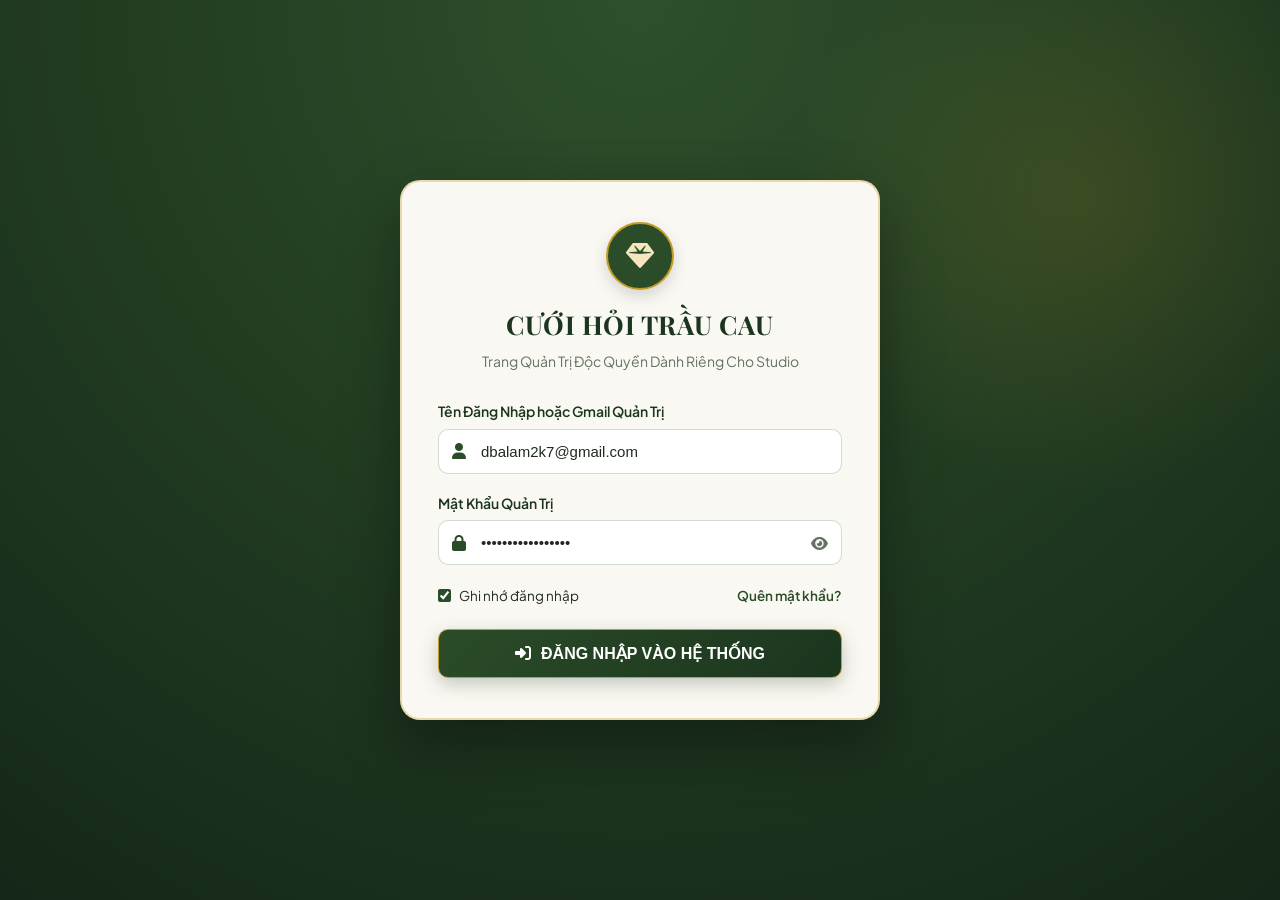
==== admin.html @ cc09a1e0 "feat: complete non-tech admin portal with dashboard, Excel export, Canva album editor, Gmail SMTP OT" ====
<!DOCTYPE html>
<html lang="vi">
<head>
    <meta charset="UTF-8">
    <meta name="viewport" content="width=device-width, initial-scale=1.0">
    <title>Trang Quản Trị Độc Quyền — Cưới Hỏi Trầu Cau Since 2012</title>
    <link rel="icon" href="https://cuoihoitraucau.com/favicon.ico" type="image/x-icon">

    <!-- Google Fonts -->
    <link rel="preconnect" href="https://fonts.googleapis.com">
    <link rel="preconnect" href="https://fonts.gstatic.com" crossorigin>
    <link href="https://fonts.googleapis.com/css2?family=Cinzel:wght@400;600;700;800&family=Playfair+Display:ital,wght@0,400;0,600;0,700;1,400&family=Plus+Jakarta+Sans:wght@300;400;500;600;700&display=swap" rel="stylesheet">

    <!-- FontAwesome 6 Icons -->
    <link rel="stylesheet" href="https://cdnjs.cloudflare.com/ajax/libs/font-awesome/6.5.1/css/all.min.css">

    <!-- SheetJS (XLSX) CDN for Excel Export -->
    <script src="https://cdn.jsdelivr.net/npm/xlsx@0.18.5/dist/xlsx.full.min.js"></script>

    <!-- Admin CSS -->
    <link rel="stylesheet" href="css/admin.css">
</head>
<body>

    <!-- ==========================================================================
         SCREEN 1: AUTHENTICATION (LOGIN & FORGOT PASSWORD VIA GMAIL OTP)
         ========================================================================== -->
    <div id="authScreen" class="auth-wrapper" style="display: flex;">
        <div class="auth-card">
            <!-- Box Đăng Nhập -->
            <div id="loginBox">
                <div class="auth-header">
                    <div class="auth-logo">
                        <i class="fas fa-gem"></i>
                    </div>
                    <h1 class="auth-title">CƯỚI HỎI TRẦU CAU</h1>
                    <p class="auth-subtitle">Trang Quản Trị Độc Quyền Dành Riêng Cho Studio</p>
                </div>

                <form id="loginForm">
                    <div class="auth-form-group">
                        <label class="auth-label" for="loginUsername">Tên Đăng Nhập hoặc Gmail Quản Trị</label>
                        <div class="auth-input-wrap">
                            <i class="fas fa-user auth-input-icon"></i>
                            <input type="text" id="loginUsername" class="auth-input" value="dbalam2k7@gmail.com" required placeholder="Nhập tên đăng nhập hoặc email">
                        </div>
                    </div>

                    <div class="auth-form-group">
                        <label class="auth-label" for="loginPassword">Mật Khẩu Quản Trị</label>
                        <div class="auth-input-wrap">
                            <i class="fas fa-lock auth-input-icon"></i>
                            <input type="password" id="loginPassword" class="auth-input" value="Admin@TrauCau2026" required placeholder="Nhập mật khẩu">
                            <button type="button" class="auth-toggle-pwd" onclick="togglePasswordVisibility('loginPassword', this)">
                                <i class="fas fa-eye"></i>
                            </button>
                        </div>
                    </div>

                    <div class="auth-footer-links" style="margin-bottom: 22px;">
                        <label style="display: flex; align-items: center; gap: 8px; font-size: 13.5px; cursor: pointer;">
                            <input type="checkbox" checked style="accent-color: var(--adm-green);"> Ghi nhớ đăng nhập
                        </label>
                        <a href="javascript:void(0)" onclick="showForgotStep('forgotStepEmail')" class="auth-link">Quên mật khẩu?</a>
                    </div>

                    <button type="submit" class="auth-btn-primary">
                        <i class="fas fa-sign-in-alt"></i> ĐĂNG NHẬP VÀO HỆ THỐNG
                    </button>
                </form>
            </div>

            <!-- Box Quên Mật Khẩu (Flow 3 Bước: Nhập Mail -> Nhập OTP -> Đổi MK) -->
            <div id="forgotBox" style="display: none;">
                <!-- Bước 1: Nhập Email -->
                <div id="forgotStepEmail">
                    <div class="auth-header">
                        <div class="auth-logo" style="background: #FAF3DE; color: var(--adm-gold-dark);">
                            <i class="fas fa-envelope-open-text"></i>
                        </div>
                        <h2 class="auth-title" style="font-size: 22px;">Khôi Phục Mật Khẩu</h2>
                        <p class="auth-subtitle">Mã OTP 6 số sẽ được gửi qua Gmail SMTP đến hộp thư của bạn</p>
                    </div>

                    <form id="forgotForm">
                        <div class="auth-form-group">
                            <label class="auth-label">Email Nhận Mã Xác Thực OTP</label>
                            <div class="auth-input-wrap">
                                <i class="fas fa-envelope auth-input-icon"></i>
                                <input type="email" id="forgotEmail" class="auth-input" value="dbalam2k7@gmail.com" required placeholder="Nhập hòm thư Gmail">
                            </div>
                            <small class="help-text"><i class="fas fa-info-circle"></i> Sử dụng tài khoản Gmail quản trị đang kết nối SMTP.</small>
                        </div>

                        <button type="submit" class="auth-btn-primary" style="margin-top: 20px;">
                            <i class="fas fa-paper-plane"></i> GỬI MÃ XÁC THỰC OTP
                        </button>

                        <div style="text-align: center; margin-top: 18px;">
                            <a href="javascript:void(0)" onclick="showForgotStep('login')" class="auth-link"><i class="fas fa-arrow-left"></i> Quay lại Đăng Nhập</a>
                        </div>
                    </form>
                </div>

                <!-- Bước 2: Nhập OTP -->
                <div id="forgotStepOTP" style="display: none;">
                    <div class="auth-header">
                        <div class="auth-logo" style="background: #E0F2FE; color: #0284C7;">
                            <i class="fas fa-shield-alt"></i>
                        </div>
                        <h2 class="auth-title" style="font-size: 22px;">Nhập Mã OTP 6 Số</h2>
                        <p class="auth-subtitle">Đã gửi mã đến: <strong id="otpTargetEmailSpan" style="color: var(--adm-green);">dbalam2k7@gmail.com</strong></p>
                    </div>

                    <form id="otpVerifyForm">
                        <div class="auth-form-group" style="text-align: center;">
                            <input type="text" id="otpInput" class="otp-digit-input" style="width: 220px; letter-spacing: 8px;" maxlength="6" placeholder="------" required autofocus>
                            <small class="help-text" style="display: block; margin-top: 10px;">Mã OTP có hiệu lực trong vòng 5 phút (300 giây).</small>
                        </div>

                        <button type="submit" class="auth-btn-primary">
                            <i class="fas fa-check-circle"></i> XÁC NHẬN MÃ OTP
                        </button>

                        <div style="text-align: center; margin-top: 18px;">
                            <a href="javascript:void(0)" onclick="showForgotStep('forgotStepEmail')" class="auth-link">Gửi lại mã khác</a>
                        </div>
                    </form>
                </div>

                <!-- Bước 3: Đặt Mật Khẩu Mới -->
                <div id="forgotStepNewPass" style="display: none;">
                    <div class="auth-header">
                        <div class="auth-logo" style="background: #DCFCE7; color: #16A34A;">
                            <i class="fas fa-key"></i>
                        </div>
                        <h2 class="auth-title" style="font-size: 22px;">Đặt Mật Khẩu Mới</h2>
                        <p class="auth-subtitle">Chọn mật khẩu dễ nhớ nhưng an toàn cho cô chủ</p>
                    </div>

                    <form id="resetPasswordForm">
                        <div class="auth-form-group">
                            <label class="auth-label">Mật Khẩu Mới</label>
                            <div class="auth-input-wrap">
                                <i class="fas fa-lock auth-input-icon"></i>
                                <input type="password" id="newPassword" class="auth-input" placeholder="Tối thiểu 6 ký tự" required>
                            </div>
                        </div>

                        <div class="auth-form-group">
                            <label class="auth-label">Xác Nhận Mật Khẩu Mới</label>
                            <div class="auth-input-wrap">
                                <i class="fas fa-check auth-input-icon"></i>
                                <input type="password" id="confirmNewPassword" class="auth-input" placeholder="Nhập lại mật khẩu mới" required>
                            </div>
                        </div>

                        <button type="submit" class="auth-btn-primary" style="margin-top: 16px;">
                            <i class="fas fa-save"></i> LƯU MẬT KHẨU & ĐĂNG NHẬP
                        </button>
                    </form>
                </div>
            </div>
        </div>
    </div>

    <!-- ==========================================================================
         SCREEN 2: MAIN ADMIN APPLICATION (SIDEBAR + DASHBOARD & WORKSPACES)
         ========================================================================== -->
    <div id="adminApp" class="admin-app" style="display: none;">
        <!-- Left Sidebar Navigation -->
        <aside class="admin-sidebar" id="adminSidebar">
            <div class="sidebar-brand">
                <div class="sidebar-logo-icon">
                    <i class="fas fa-ring"></i>
                </div>
                <div>
                    <div class="sidebar-title">TRẦU CAU</div>
                    <div class="sidebar-tagline">Quản Trị Studio Cưới</div>
                </div>
            </div>

            <div class="sidebar-user-card">
                <div class="sidebar-avatar">TC</div>
                <div>
                    <div class="sidebar-user-name">Cô Chủ Trầu Cau</div>
                    <div class="sidebar-user-status">Đang hoạt động</div>
                </div>
            </div>

            <nav class="sidebar-nav">
                <span class="nav-heading">Kinh Doanh & Khách Hàng</span>
                <button class="nav-item-btn active" onclick="switchTab('tabDashboard', this)">
                    <i class="fas fa-chart-pie"></i> Bàn Làm Việc
                </button>
                <button class="nav-item-btn" onclick="switchTab('tabLeads', this)">
                    <i class="fas fa-envelope-open-text"></i> Đơn Tư Vấn Của Khách
                    <span id="badgeLeadsCount" class="nav-badge" style="display: none;">0</span>
                </button>

                <span class="nav-heading" style="margin-top: 12px;">Sản Phẩm & Album</span>
                <button class="nav-item-btn" onclick="switchTab('tabProducts', this)">
                    <i class="fas fa-archway"></i> Mẫu Cưới Lookbook
                </button>
                <button class="nav-item-btn" onclick="switchTab('tabCanva', this)">
                    <i class="fas fa-palette"></i> Soạn Album Canva
                </button>
                <button class="nav-item-btn" onclick="switchTab('tabBlogs', this)">
                    <i class="fas fa-newspaper"></i> Cẩm Nang Cưới
                </button>

                <span class="nav-heading" style="margin-top: 12px;">Hệ Thống & Kết Nối</span>
                <button class="nav-item-btn" onclick="switchTab('tabSettings', this)">
                    <i class="fas fa-cog"></i> Cài Đặt, SMTP & Sheet
                </button>
            </nav>

            <div class="sidebar-footer">
                <button class="btn-sidebar-logout" onclick="handleLogout()">
                    <i class="fas fa-sign-out-alt"></i> Đăng xuất
                </button>
                <span style="font-size: 11px; color: rgba(255,255,255,0.4);">v2.4 Pro</span>
            </div>
        </aside>

        <!-- Main Workspace Area -->
        <main class="admin-main">
            <!-- Topbar Sticky Header -->
            <header class="admin-topbar">
                <div class="topbar-left">
                    <button class="mobile-menu-toggle" onclick="toggleMobileSidebar()">
                        <i class="fas fa-bars"></i>
                    </button>
                    <h2 id="topbarPageTitle" class="topbar-page-title">Bàn Làm Việc & Báo Cáo Kinh Doanh</h2>
                </div>

                <div class="topbar-right">
                    <button onclick="exportLeadsToExcel()" class="btn-topbar-action btn-excel-export" title="Xuất file Excel phân tích kinh doanh">
                        <i class="fas fa-file-excel"></i> Xuất Báo Cáo Excel
                    </button>
                    <button onclick="openGoogleSheet()" class="btn-topbar-action btn-gsheet-link" title="Mở bảng tính Google Sheets lưu trữ đơn">
                        <i class="fas fa-table"></i> Mở Google Sheet
                    </button>
                    <a href="index.html" target="_blank" class="btn-topbar-action btn-topbar-outline" title="Xem giao diện khách hàng">
                        <i class="fas fa-external-link-alt"></i> Xem Website
                    </a>
                </div>
            </header>

            <!-- Page Body / Dynamic Tabs -->
            <div class="admin-body">
                
                <!-- ==========================================
                     TAB 1: BÀN LÀM VIỆC & DASHBOARD
                     ========================================== -->
                <div id="tabDashboard" class="admin-tab-pane active">
                    <!-- KPI Cards Row -->
                    <div class="dashboard-kpi-grid">
                        <div class="kpi-card">
                            <div>
                                <div class="kpi-title">Tổng Đơn Đăng Ký</div>
                                <div class="kpi-value" id="kpiTotalLeads">0</div>
                                <div class="kpi-sub"><i class="fas fa-arrow-up"></i> Tăng 18% so với tháng trước</div>
                            </div>
                            <div class="kpi-icon blue"><i class="fas fa-inbox"></i></div>
                        </div>

                        <div class="kpi-card">
                            <div>
                                <div class="kpi-title">Đơn Mới Cần Gọi</div>
                                <div class="kpi-value" id="kpiNewLeads" style="color: #E11D48;">0</div>
                                <div class="kpi-sub" style="color: #E11D48;"><i class="fas fa-bell"></i> Ưu tiên gọi trong 30 phút</div>
                            </div>
                            <div class="kpi-icon rose"><i class="fas fa-phone-volume"></i></div>
                        </div>

                        <div class="kpi-card">
                            <div>
                                <div class="kpi-title">Đã Chốt Hợp Đồng / Cọc</div>
                                <div class="kpi-value" id="kpiDeposited" style="color: #16A34A;">0</div>
                                <div class="kpi-sub"><i class="fas fa-heart"></i> Tỷ lệ chốt cọc ~ 68%</div>
                            </div>
                            <div class="kpi-icon green"><i class="fas fa-handshake"></i></div>
                        </div>

                        <div class="kpi-card">
                            <div>
                                <div class="kpi-title">Mẫu Cưới Trưng Bày</div>
                                <div class="kpi-value">12</div>
                                <div class="kpi-sub" style="color: var(--adm-gold-dark);"><i class="fas fa-star"></i> Bộ sưu tập Lookbook</div>
                            </div>
                            <div class="kpi-icon gold"><i class="fas fa-award"></i></div>
                        </div>
                    </div>

                    <!-- Actions & Sync Bar -->
                    <div class="dashboard-actions-row">
                        <div class="actions-left">
                            <button onclick="exportLeadsToExcel()" class="btn-excel-export">
                                <i class="fas fa-file-excel"></i> Xuất Toàn Bộ Đơn Ra File Excel (.xlsx)
                            </button>
                            <button onclick="openGoogleSheet()" class="btn-gsheet-link">
                                <i class="fas fa-table"></i> Mở Bảng Google Sheet (1E1LB3...)
                            </button>
                        </div>
                        <div>
                            <span style="font-size: 13.5px; color: var(--adm-text-muted);">
                                <i class="fas fa-sync-alt"></i> Tự động đồng bộ: <strong>Google Sheets & Gmail SMTP</strong>
                            </span>
                        </div>
                    </div>

                    <!-- Charts Row -->
                    <div class="dashboard-charts-grid">
                        <!-- Chart 1: Xu Hướng Nhận Đơn -->
                        <div class="chart-card">
                            <div class="card-header">
                                <h3 class="card-title">Xu Hướng Khách Đặt Lịch (6 Tháng Gần Nhất)</h3>
                                <span style="font-size: 13px; color: var(--adm-text-muted);">Mùa cưới 2026</span>
                            </div>
                            <div class="chart-visual-box">
                                <div class="chart-bar-group">
                                    <div class="chart-bar-pill" style="height: 45%;"></div>
                                    <span class="chart-bar-label">T5</span>
                                </div>
                                <div class="chart-bar-group">
                                    <div class="chart-bar-pill" style="height: 60%;"></div>
                                    <span class="chart-bar-label">T6</span>
                                </div>
                                <div class="chart-bar-group">
                                    <div class="chart-bar-pill" style="height: 50%;"></div>
                                    <span class="chart-bar-label">T7</span>
                                </div>
                                <div class="chart-bar-group">
                                    <div class="chart-bar-pill" style="height: 75%;"></div>
                                    <span class="chart-bar-label">T8</span>
                                </div>
                                <div class="chart-bar-group">
                                    <div class="chart-bar-pill" style="height: 90%; background: linear-gradient(180deg, #E11D48 0%, #2B4C28 100%);"></div>
                                    <span class="chart-bar-label" style="font-weight:700; color:var(--adm-green);">T9 (Nay)</span>
                                </div>
                                <div class="chart-bar-group">
                                    <div class="chart-bar-pill" style="height: 85%; opacity: 0.5;"></div>
                                    <span class="chart-bar-label">T10 (Dự kiến)</span>
                                </div>
                            </div>
                        </div>

                        <!-- Chart 2: Phân Bố Dịch Vụ -->
                        <div class="chart-card">
                            <div class="card-header">
                                <h3 class="card-title">Gói Dịch Vụ Khách Quan Tâm</h3>
                            </div>
                            <div class="service-distribution-list">
                                <div class="distribution-item">
                                    <div class="distribution-header">
                                        <span>Trang Trí Gia Tiên</span>
                                        <strong id="distGiaTienCount">0 đơn</strong>
                                    </div>
                                    <div class="distribution-bar-bg">
                                        <div id="distGiaTien" class="distribution-bar-fill" style="width: 0%; background: #2B4C28;"></div>
                                    </div>
                                </div>

                                <div class="distribution-item">
                                    <div class="distribution-header">
                                        <span>Mâm Quả Cưới Hỏi</span>
                                        <strong id="distMamQuaCount">0 đơn</strong>
                                    </div>
                                    <div class="distribution-bar-bg">
                                        <div id="distMamQua" class="distribution-bar-fill" style="width: 0%; background: #C59B27;"></div>
                                    </div>
                                </div>

                                <div class="distribution-item">
                                    <div class="distribution-header">
                                        <span>Rạp Cưới & Bàn Ghế</span>
                                        <strong id="distRapCuoiCount">0 đơn</strong>
                                    </div>
                                    <div class="distribution-bar-bg">
                                        <div id="distRapCuoi" class="distribution-bar-fill" style="width: 0%; background: #0284C7;"></div>
                                    </div>
                                </div>

                                <div class="distribution-item">
                                    <div class="distribution-header">
                                        <span>Xe Hoa Rước Dâu</span>
                                        <strong id="distXeHoaCount">0 đơn</strong>
                                    </div>
                                    <div class="distribution-bar-bg">
                                        <div id="distXeHoa" class="distribution-bar-fill" style="width: 0%; background: #E11D48;"></div>
                                    </div>
                                </div>
                            </div>
                        </div>
                    </div>

                    <!-- 5 Đơn Gần Nhất -->
                    <div class="table-card">
                        <div class="table-toolbar">
                            <h3 class="card-title" style="margin: 0;"><i class="fas fa-clock"></i> Khách Đăng Ký Tư Vấn Gần Nhất</h3>
                            <button onclick="switchTab('tabLeads')" class="btn-topbar-action btn-topbar-outline">
                                Xem Tất Cả Đơn <i class="fas fa-arrow-right"></i>
                            </button>
                        </div>
                        <div class="table-responsive">
                            <table class="adm-table">
                                <thead>
                                    <tr>
                                        <th>Cặp Đôi / Ngày Nhận</th>
                                        <th>SĐT / Zalo</th>
                                        <th>Ngày Cưới</th>
                                        <th>Dịch Vụ Quan Tâm</th>
                                        <th>Trạng Thái</th>
                                        <th>Hành Động</th>
                                    </tr>
                                </thead>
                                <tbody id="dashboardRecentLeads">
                                    <!-- Render via JS -->
                                </tbody>
                            </table>
                        </div>
                    </div>
                </div>

                <!-- ==========================================
                     TAB 2: QUẢN LÝ ĐƠN TƯ VẤN (LEADS & BOOKING)
                     ========================================== -->
                <div id="tabLeads" class="admin-tab-pane">
                    <div class="table-card">
                        <div class="table-toolbar">
                            <div class="table-filter-pills">
                                <button class="filter-pill active" onclick="filterLeadsByStatus('all', this)">Tất Cả</button>
                                <button class="filter-pill" onclick="filterLeadsByStatus('Mới nhận', this)">Mới Nhận</button>
                                <button class="filter-pill" onclick="filterLeadsByStatus('Đang tư vấn', this)">Đang Tư Vấn</button>
                                <button class="filter-pill" onclick="filterLeadsByStatus('Đã chốt cọc', this)">Đã Chốt Cọc</button>
                                <button class="filter-pill" onclick="filterLeadsByStatus('Hoàn thành', this)">Hoàn Thành</button>
                            </div>

                            <div style="display: flex; gap: 12px; align-items: center;">
                                <div class="search-box">
                                    <i class="fas fa-search search-icon"></i>
                                    <input type="text" id="leadSearchInput" class="search-input" placeholder="Tìm tên, SĐT, quận..." oninput="renderLeadsTable()">
                                </div>
                                <button onclick="exportLeadsToExcel()" class="btn-excel-export" style="padding: 9px 16px; font-size: 13.5px;">
                                    <i class="fas fa-file-excel"></i> Xuất Excel
                                </button>
                            </div>
                        </div>

                        <div class="table-responsive">
                            <table class="adm-table">
                                <thead>
                                    <tr>
                                        <th>STT</th>
                                        <th>Cặp Đôi / Liên Hệ</th>
                                        <th>Số Điện Thoại / Zalo</th>
                                        <th>Ngày Cưới & Địa Điểm</th>
                                        <th>Dịch Vụ & Ngân Sách</th>
                                        <th>Trạng Thái</th>
                                        <th>Tâm Tình / Ghi Chú</th>
                                        <th>Xóa</th>
                                    </tr>
                                </thead>
                                <tbody id="leadsTableBody">
                                    <!-- Render qua js/admin.js -->
                                </tbody>
                            </table>
                        </div>
                    </div>
                </div>

                <!-- ==========================================
                     TAB 3: QUẢN LÝ MẪU CƯỚI (LOOKBOOK)
                     ========================================== -->
                <div id="tabProducts" class="admin-tab-pane">
                    <div class="table-card">
                        <div class="table-toolbar">
                            <div style="display: flex; gap: 12px; align-items: center;">
                                <h3 class="card-title" style="margin:0;">Bộ Sưu Tập Mẫu Cưới Đang Trưng Bày</h3>
                            </div>
                            <button onclick="editProductModal('new')" class="btn-topbar-action btn-topbar-gold">
                                <i class="fas fa-plus"></i> Thêm Mẫu Cưới Mới
                            </button>
                        </div>

                        <div class="table-responsive">
                            <table class="adm-table">
                                <thead>
                                    <tr>
                                        <th>Ảnh</th>
                                        <th>Tên Tác Phẩm</th>
                                        <th>Phân Loại</th>
                                        <th>Mức Giá Tham Khảo</th>
                                        <th>Không Gian Phù Hợp</th>
                                        <th>Thao Tác</th>
                                    </tr>
                                </thead>
                                <tbody id="productsTableBody">
                                    <!-- Render qua JS -->
                                </tbody>
                            </table>
                        </div>
                    </div>
                </div>

                <!-- ==========================================
                     TAB 4: SOẠN THẢO ALBUM ẢNH CANVA-STYLE
                     ========================================== -->
                <div id="tabCanva" class="admin-tab-pane">
                    <div class="canva-editor-card">
                        <div class="card-header" style="margin-bottom: 12px;">
                            <div>
                                <h3 class="card-title">Bộ Soạn Thảo Album Ảnh Cưới Phong Cách Canva</h3>
                                <p style="font-size: 13.5px; color: var(--adm-text-muted); margin-top: 4px;">
                                    Tự do chọn bố cục cao cấp, phóng to/thu nhỏ (Zoom), kéo tâm ảnh (Pan) và kéo thả ảnh mà không sợ vỡ giao diện website.
                                </p>
                            </div>
                            <button onclick="saveCanvaAlbum()" class="btn-topbar-action btn-topbar-gold" style="padding: 12px 24px;">
                                <i class="fas fa-save"></i> LƯU ALBUM & XUẤT BẢN
                            </button>
                        </div>

                        <!-- 1. Chọn Preset Bố Cục -->
                        <div style="font-weight: 700; font-size: 14px; margin-bottom: 10px; color: var(--adm-green-deep);">
                            1. Chọn Kiểu Bố Cục Album (Layout Preset):
                        </div>
                        <div class="preset-selector-row">
                            <button class="preset-btn active" onclick="selectCanvaPreset('magazine', this)">
                                <i class="fas fa-columns preset-icon"></i>
                                <div class="preset-name">Kiểu Tạp Chí 2 Cột</div>
                                <div class="preset-desc">1 ảnh chân dung 3:4 lớn bên trái + 2 ảnh chi tiết bên phải. Chuẩn tạp chí cưới cao cấp.</div>
                            </button>

                            <button class="preset-btn" onclick="selectCanvaPreset('grid2x2', this)">
                                <i class="fas fa-th-large preset-icon"></i>
                                <div class="preset-name">Kiểu Lưới Cân Đối 2x2</div>
                                <div class="preset-desc">4 ảnh vuông đối xứng hoàn hảo, phù hợp bộ ảnh mâm quả rồng phụng.</div>
                            </button>

                            <button class="preset-btn" onclick="selectCanvaPreset('mosaic', this)">
                                <i class="fas fa-cubes preset-icon"></i>
                                <div class="preset-name">Kiểu Nghệ Thuật Mosaic</div>
                                <div class="preset-desc">1 ảnh đại cảnh ngang 16:9 phía trên + 3 ảnh đứng nghệ thuật bên dưới.</div>
                            </button>

                            <button class="preset-btn" onclick="selectCanvaPreset('panorama', this)">
                                <i class="fas fa-image preset-icon"></i>
                                <div class="preset-name">Kiểu Toàn Cảnh Vòm Cong</div>
                                <div class="preset-desc">1 ảnh panorama 21:9 hoành tráng dành cho các đại tiệc tư gia biệt thự.</div>
                            </button>
                        </div>

                        <!-- 2. Khung Vẽ Canvas Trực Quan -->
                        <div style="font-weight: 700; font-size: 14px; margin-bottom: 10px; color: var(--adm-green-deep);">
                            2. Khung Căn Chỉnh Trực Quan (Kéo chuột chỉnh Zoom hoặc di chuyển tâm ảnh):
                        </div>
                        <div class="canva-board" id="canvaBoard">
                            <!-- Render dynamic layout via JS -->
                        </div>

                        <!-- 3. Thư Viện Ảnh (Kéo thả lên khung) -->
                        <div class="canva-library-wrap">
                            <div class="library-header">
                                <div class="library-title"><i class="fas fa-images"></i> Thư Viện Ảnh Của Cô (Nhấp giữ & kéo thả ảnh vào khung trên):</div>
                                <small style="color: var(--adm-text-muted);">Hỗ trợ file ảnh JPG, PNG, WEBP từ máy tính/điện thoại</small>
                            </div>
                            <div class="library-grid" id="canvaLibraryGrid">
                                <!-- Render qua JS -->
                            </div>
                        </div>
                    </div>
                </div>

                <!-- ==========================================
                     TAB 5: CẨM NANG CƯỚI (BLOGS)
                     ========================================== -->
                <div id="tabBlogs" class="admin-tab-pane">
                    <div class="table-card">
                        <div class="table-toolbar">
                            <h3 class="card-title" style="margin: 0;">Danh Sách Bài Viết Cẩm Nang Cưới</h3>
                            <button class="btn-topbar-action btn-topbar-gold" onclick="showToast('Mở trình soạn thảo bài viết mới', 'info')">
                                <i class="fas fa-pen-nib"></i> Viết Bài Mới
                            </button>
                        </div>
                        <div class="table-responsive">
                            <table class="adm-table">
                                <thead>
                                    <tr>
                                        <th>Ảnh Bìa</th>
                                        <th>Tiêu Đề Bài Viết</th>
                                        <th>Chuyên Mục</th>
                                        <th>Thời Gian Đọc</th>
                                        <th>Tác Giả</th>
                                        <th>Thao Tác</th>
                                    </tr>
                                </thead>
                                <tbody>
                                    <tr>
                                        <td><img src="https://images.unsplash.com/photo-1519741497674-611481863552?auto=format&fit=crop&w=120&q=80" style="width:70px; height:50px; object-fit:cover; border-radius:6px;"></td>
                                        <td><strong>Nghi thức Lễ Gia Tiên chuẩn phong tục Sài Gòn xưa và nay</strong></td>
                                        <td><span class="status-badge new">Nghi Lễ Gia Tiên</span></td>
                                        <td>6 phút đọc</td>
                                        <td>Nghệ Nhân Trầu Cau</td>
                                        <td>
                                            <button class="btn-table-action"><i class="fas fa-edit"></i></button>
                                        </td>
                                    </tr>
                                    <tr>
                                        <td><img src="https://images.unsplash.com/photo-1511285560929-80b456fea0bc?auto=format&fit=crop&w=120&q=80" style="width:70px; height:50px; object-fit:cover; border-radius:6px;"></td>
                                        <td><strong>Ý nghĩa 6 mâm quả cưới hỏi truyền thống Nam Bộ</strong></td>
                                        <td><span class="status-badge deposited">Mâm Quả</span></td>
                                        <td>5 phút đọc</td>
                                        <td>Nghệ Nhân Trầu Cau</td>
                                        <td>
                                            <button class="btn-table-action"><i class="fas fa-edit"></i></button>
                                        </td>
                                    </tr>
                                </tbody>
                            </table>
                        </div>
                    </div>
                </div>

                <!-- ==========================================
                     TAB 6: CÀI ĐẶT HỆ THỐNG, SMTP & GOOGLE SHEETS
                     ========================================== -->
                <div id="tabSettings" class="admin-tab-pane">
                    <form onsubmit="saveSettings(event)">
                        <div class="settings-grid">
                            <!-- Cột 1: Cấu Hình Gmail SMTP Gửi Thư -->
                            <div class="settings-card">
                                <h3 class="card-title" style="margin-bottom: 16px;">
                                    <i class="fas fa-envelope" style="color: var(--adm-gold);"></i> 1. Cấu Hình Gửi Mail (Gmail SMTP)
                                </h3>
                                <p style="font-size: 13px; color: var(--adm-text-muted); margin-bottom: 18px;">
                                    Hệ thống dùng tài khoản này để gửi mã OTP khôi phục mật khẩu và gửi email thông báo khi có khách đặt lịch.
                                </p>

                                <div class="form-group">
                                    <label class="form-label">Máy Chủ SMTP</label>
                                    <input type="text" id="cfgSmtpHost" class="form-control" value="smtp.gmail.com">
                                </div>

                                <div class="form-group">
                                    <label class="form-label">Cổng Kết Nối (Port)</label>
                                    <input type="text" id="cfgSmtpPort" class="form-control" value="465">
                                </div>

                                <div class="form-group">
                                    <label class="form-label">Tài Khoản Gmail Gửi Thư</label>
                                    <input type="email" id="cfgSmtpUser" class="form-control" value="dbalam2k7@gmail.com" required>
                                    <small class="help-text">Hiện đang dùng tài khoản tạm của bạn. Sau này có thể đổi sang email cô bất cứ lúc nào!</small>
                                </div>

                                <div class="form-group">
                                    <label class="form-label">Mật Khẩu Ứng Dụng Google (App Password)</label>
                                    <input type="password" id="cfgSmtpPass" class="form-control" placeholder="Mã 16 chữ số do Google cấp">
                                    <small class="help-text">Tạo tại: myaccount.google.com -> Bảo mật -> Mật khẩu ứng dụng.</small>
                                </div>

                                <div class="form-group">
                                    <label class="form-label">Email Nhận Thông Báo Khách Mới & Mã OTP</label>
                                    <input type="email" id="cfgNotifyEmail" class="form-control" value="dbalam2k7@gmail.com">
                                </div>

                                <div style="display: flex; gap: 10px; margin-top: 14px;">
                                    <button type="button" onclick="testSendSMTP()" class="btn-topbar-action btn-topbar-outline">
                                        <i class="fas fa-paper-plane"></i> Gửi Thử Email Nghiệm Thu
                                    </button>
                                </div>
                            </div>

                            <!-- Cột 2: Cấu Hình Google Sheets & Storage -->
                            <div class="settings-card">
                                <h3 class="card-title" style="margin-bottom: 16px;">
                                    <i class="fas fa-table" style="color: #0F9D58;"></i> 2. Cấu Hình Lưu Đơn Vào Google Sheets
                                </h3>

                                <div class="form-group">
                                    <label class="form-label">Đường Dẫn Bảng Tính Google Sheet</label>
                                    <input type="url" id="cfgGSheetUrl" class="form-control" value="https://docs.google.com/spreadsheets/d/1E1LB3DhIMPzQkCb49Ee9di4rhtuq1CWD36ItG5Y6gzE/edit?usp=sharing" readonly>
                                    <small class="help-text">File Google Sheet chính của bạn đã được gắn cố định.</small>
                                </div>

                                <div class="form-group">
                                    <label class="form-label">URL Ứng Dụng Web (Google Apps Script Webhook)</label>
                                    <input type="url" id="cfgGSheetWebhook" class="form-control" placeholder="https://script.google.com/macros/s/.../exec">
                                    <small class="help-text">Dán URL Webhook sau khi triển khai file <code>google-apps-script.js</code>.</small>
                                </div>

                                <div style="background: #F8FAFC; border: 1px solid #CBD5E1; border-radius: 8px; padding: 14px; margin-bottom: 18px;">
                                    <div style="font-weight: 700; font-size: 13px; color: #1E293B; margin-bottom: 6px;">
                                        <i class="fas fa-lightbulb" style="color: var(--adm-gold);"></i> Cách Kích Hoạt Trong 1 Phút:
                                    </div>
                                    <ol style="font-size: 12.5px; color: #475569; padding-left: 18px; line-height: 1.5;">
                                        <li>Mở file <code>google-apps-script.js</code> có sẵn trong thư mục dự án.</li>
                                        <li>Vào Google Sheet -> Tiện ích mở rộng -> Apps Script -> Dán mã vào.</li>
                                        <li>Bấm Triển khai (Deploy) -> Ứng dụng web (Web app) -> Chọn quyền "Bất kỳ ai".</li>
                                        <li>Copy link URL và dán vào ô bên trên!</li>
                                    </ol>
                                </div>

                                <hr style="border: 0; border-top: 1px solid var(--adm-border); margin: 20px 0;">

                                <h3 class="card-title" style="margin-bottom: 14px;">
                                    <i class="fas fa-cloud" style="color: var(--adm-green);"></i> 3. Phương Án Lưu Trữ Ảnh (Storage)
                                </h3>

                                <div class="form-group">
                                    <label class="form-label">Kho Lưu Trữ Hình Ảnh Album</label>
                                    <select id="cfgStorageMode" class="form-control">
                                        <option value="local">Lưu Trực Tiếp & Nén Thông Minh (Miễn phí 100% - Dùng Ngay)</option>
                                        <option value="cloudinary">Cloudinary CDN (Miễn phí 25GB vĩnh viễn - Tối ưu nhất cho ảnh cưới)</option>
                                        <option value="imgbb">ImgBB API (Miễn phí không giới hạn ảnh)</option>
                                    </select>
                                    <small class="help-text">Hiện đang chạy chế độ Lưu Trực Tiếp cực kỳ mượt mà.</small>
                                </div>
                            </div>
                        </div>

                        <!-- Nút Lưu Chung -->
                        <div style="margin-top: 24px; text-align: right;">
                            <button type="submit" class="btn-topbar-action btn-topbar-gold" style="padding: 12px 28px; font-size: 15px;">
                                <i class="fas fa-save"></i> LƯU TOÀN BỘ CÀI ĐẶT
                            </button>
                        </div>
                    </form>
                </div>

            </div>
        </main>
    </div>

    <!-- Modal Chỉnh Sửa Mẫu Cưới -->
    <div id="productEditModal" class="adm-modal-overlay" style="display: none;">
        <div class="adm-modal-box">
            <div class="modal-header">
                <h3 class="modal-title">Chỉnh Sửa Thông Số Mẫu Cưới</h3>
                <button class="modal-close-btn" onclick="closeProductModal()">&times;</button>
            </div>
            <div>
                <div class="form-group">
                    <label class="form-label">Tên Tác Phẩm Cưới</label>
                    <input type="text" class="form-control" value="Gia Tiên Song Hỷ Đỏ Nhung">
                </div>
                <div class="form-group">
                    <label class="form-label">Mức Giá Tham Khảo</label>
                    <input type="text" class="form-control" value="Chỉ từ 3.500.000đ">
                </div>
                <div class="form-group">
                    <label class="form-label">Không Gian Phù Hợp</label>
                    <input type="text" class="form-control" value="Tư gia nhà phố ngang 3.5m – 5.5m">
                </div>
                <div class="form-group">
                    <label class="form-label">Chất Liệu Hoa</label>
                    <input type="text" class="form-control" value="100% Hoa lụa cao cấp nhập khẩu hoặc Hoa tươi Đà Lạt tuyển chọn">
                </div>
                <div style="text-align: right; margin-top: 20px;">
                    <button class="btn-topbar-action btn-topbar-outline" onclick="closeProductModal()">Hủy Bỏ</button>
                    <button class="btn-topbar-action btn-topbar-gold" onclick="closeProductModal(); showToast('Đã lưu thông số mẫu cưới thành công!', 'success');">Lưu Lại</button>
                </div>
            </div>
        </div>
    </div>

    <!-- Scripts -->
    <script src="js/projects-data.js"></script>
    <script src="js/admin.js"></script>
</body>
</html>
---- css/admin.css ----
/**
 * =========================================================================
 * CƯỚI HỎI TRẦU CAU — ADMIN MANAGEMENT PANEL STYLESHEET
 * Luxury Royal Wedding Theme & Non-Tech Friendly High Usability
 * =========================================================================
 */

:root {
    --adm-green-deep: #1B351E;
    --adm-green: #2B4C28;
    --adm-green-light: #3D6639;
    --adm-green-subtle: #EBF2EA;
    --adm-gold: #C59B27;
    --adm-gold-light: #F4E7BF;
    --adm-gold-dark: #9A7618;
    --adm-ivory: #FAF8F2;
    --adm-bg: #F4F2EC;
    --adm-card-bg: #FFFFFF;
    --adm-text-main: #1F2A1E;
    --adm-text-muted: #667264;
    --adm-border: rgba(43, 76, 40, 0.12);
    --adm-border-focus: #C59B27;
    
    --adm-shadow-sm: 0 2px 8px rgba(27, 53, 30, 0.05);
    --adm-shadow-md: 0 8px 24px rgba(27, 53, 30, 0.08);
    --adm-shadow-lg: 0 16px 40px rgba(27, 53, 30, 0.12);
    --adm-radius: 12px;
    --adm-radius-lg: 18px;
    --adm-radius-pill: 50px;
    
    --adm-font-serif: 'Playfair Display', serif;
    --adm-font-sans: 'Plus Jakarta Sans', sans-serif;
}

* {
    margin: 0;
    padding: 0;
    box-sizing: border-box;
}

body {
    font-family: var(--adm-font-sans);
    background-color: var(--adm-bg);
    color: var(--adm-text-main);
    line-height: 1.6;
    font-size: 15px;
    -webkit-font-smoothing: antialiased;
}

/* ==========================================================================
   1. AUTHENTICATION & LOGIN / FORGOT PASSWORD MODAL SCREEN
   ========================================================================== */
.auth-wrapper {
    min-height: 100vh;
    display: flex;
    align-items: center;
    justify-content: center;
    padding: 24px;
    background: radial-gradient(circle at top, #2E502B 0%, #152718 100%);
    position: relative;
    overflow: hidden;
}

.auth-wrapper::before {
    content: '';
    position: absolute;
    width: 600px;
    height: 600px;
    background: radial-gradient(circle, rgba(197, 155, 39, 0.15) 0%, transparent 70%);
    top: -100px;
    right: -100px;
    pointer-events: none;
}

.auth-card {
    background: #FAF8F2;
    border: 2px solid rgba(197, 155, 39, 0.35);
    border-radius: 20px;
    width: 100%;
    max-width: 480px;
    padding: 40px 36px;
    box-shadow: 0 25px 60px rgba(0, 0, 0, 0.35);
    position: relative;
    z-index: 2;
}

.auth-header {
    text-align: center;
    margin-bottom: 28px;
}

.auth-logo {
    display: inline-flex;
    align-items: center;
    justify-content: center;
    width: 68px;
    height: 68px;
    background: var(--adm-green);
    color: var(--adm-gold-light);
    border-radius: 50%;
    font-size: 28px;
    margin-bottom: 14px;
    border: 2px solid var(--adm-gold);
    box-shadow: 0 6px 16px rgba(0,0,0,0.15);
}

.auth-title {
    font-family: var(--adm-font-serif);
    font-size: 26px;
    color: var(--adm-green-deep);
    font-weight: 700;
    letter-spacing: 0.5px;
}

.auth-subtitle {
    color: var(--adm-text-muted);
    font-size: 14px;
    margin-top: 4px;
}

.auth-form-group {
    margin-bottom: 18px;
}

.auth-label {
    display: block;
    font-weight: 600;
    color: var(--adm-green-deep);
    margin-bottom: 6px;
    font-size: 14px;
}

.auth-input-wrap {
    position: relative;
}

.auth-input {
    width: 100%;
    padding: 13px 16px;
    padding-left: 42px;
    border: 1.5px solid rgba(43, 76, 40, 0.2);
    border-radius: 10px;
    background: #FFFFFF;
    font-size: 15px;
    color: var(--adm-text-main);
    transition: all 0.25s ease;
}

.auth-input:focus {
    outline: none;
    border-color: var(--adm-gold);
    box-shadow: 0 0 0 3px rgba(197, 155, 39, 0.2);
}

.auth-input-icon {
    position: absolute;
    left: 14px;
    top: 50%;
    transform: translateY(-50%);
    color: var(--adm-green);
    font-size: 16px;
}

.auth-toggle-pwd {
    position: absolute;
    right: 14px;
    top: 50%;
    transform: translateY(-50%);
    background: none;
    border: none;
    color: var(--adm-text-muted);
    cursor: pointer;
    font-size: 15px;
}

.auth-btn-primary {
    width: 100%;
    padding: 14px;
    background: linear-gradient(135deg, var(--adm-green) 0%, var(--adm-green-deep) 100%);
    color: #FFFFFF;
    border: 1px solid var(--adm-gold);
    border-radius: 10px;
    font-size: 16px;
    font-weight: 600;
    cursor: pointer;
    box-shadow: 0 6px 18px rgba(27, 53, 30, 0.25);
    transition: all 0.25s ease;
    display: flex;
    align-items: center;
    justify-content: center;
    gap: 10px;
}

.auth-btn-primary:hover {
    background: linear-gradient(135deg, var(--adm-green-light) 0%, var(--adm-green) 100%);
    transform: translateY(-1px);
    box-shadow: 0 8px 22px rgba(27, 53, 30, 0.3);
}

.auth-footer-links {
    margin-top: 20px;
    display: flex;
    justify-content: space-between;
    align-items: center;
    font-size: 13.5px;
}

.auth-link {
    color: var(--adm-green);
    text-decoration: none;
    font-weight: 600;
    transition: color 0.2s;
}

.auth-link:hover {
    color: var(--adm-gold-dark);
    text-decoration: underline;
}

.otp-box-grid {
    display: flex;
    gap: 10px;
    justify-content: center;
    margin: 16px 0;
}

.otp-digit-input {
    width: 48px;
    height: 56px;
    text-align: center;
    font-size: 24px;
    font-weight: 700;
    color: var(--adm-green-deep);
    border: 2px solid rgba(43, 76, 40, 0.25);
    border-radius: 8px;
    background: #FFFFFF;
}

.otp-digit-input:focus {
    outline: none;
    border-color: var(--adm-gold);
    box-shadow: 0 0 0 3px rgba(197, 155, 39, 0.25);
}

/* ==========================================================================
   2. MAIN ADMIN APP LAYOUT (SIDEBAR + CONTENT)
   ========================================================================== */
.admin-app {
    display: flex;
    min-height: 100vh;
}

/* Sidebar */
.admin-sidebar {
    width: 275px;
    background: var(--adm-green-deep);
    color: #FFFFFF;
    display: flex;
    flex-direction: column;
    position: fixed;
    top: 0;
    bottom: 0;
    left: 0;
    z-index: 100;
    border-right: 1px solid rgba(197, 155, 39, 0.25);
    transition: transform 0.3s ease;
}

.sidebar-brand {
    padding: 24px 20px;
    display: flex;
    align-items: center;
    gap: 14px;
    border-bottom: 1px solid rgba(255, 255, 255, 0.08);
}

.sidebar-logo-icon {
    width: 44px;
    height: 44px;
    background: rgba(197, 155, 39, 0.2);
    border: 1.5px solid var(--adm-gold);
    border-radius: 10px;
    display: flex;
    align-items: center;
    justify-content: center;
    color: var(--adm-gold-light);
    font-size: 20px;
}

.sidebar-title {
    font-family: var(--adm-font-serif);
    font-size: 18px;
    font-weight: 700;
    letter-spacing: 0.5px;
    color: #FFFFFF;
}

.sidebar-tagline {
    font-size: 11.5px;
    color: var(--adm-gold-light);
    text-transform: uppercase;
    letter-spacing: 1px;
}

.sidebar-user-card {
    padding: 18px 20px;
    display: flex;
    align-items: center;
    gap: 12px;
    background: rgba(255, 255, 255, 0.04);
    border-bottom: 1px solid rgba(255, 255, 255, 0.06);
}

.sidebar-avatar {
    width: 42px;
    height: 42px;
    border-radius: 50%;
    background: #C59B27;
    color: #1B351E;
    display: flex;
    align-items: center;
    justify-content: center;
    font-weight: bold;
    font-size: 18px;
}

.sidebar-user-name {
    font-weight: 600;
    font-size: 14px;
    color: #FFFFFF;
}

.sidebar-user-status {
    font-size: 12px;
    color: #A3CF9D;
    display: flex;
    align-items: center;
    gap: 6px;
}

.sidebar-user-status::before {
    content: '';
    width: 8px;
    height: 8px;
    background: #4ADE80;
    border-radius: 50%;
}

.sidebar-nav {
    flex: 1;
    padding: 18px 12px;
    overflow-y: auto;
    display: flex;
    flex-direction: column;
    gap: 6px;
}

.nav-heading {
    font-size: 11px;
    text-transform: uppercase;
    letter-spacing: 1px;
    color: rgba(255, 255, 255, 0.4);
    padding: 10px 14px 4px;
    font-weight: 700;
}

.nav-item-btn {
    display: flex;
    align-items: center;
    gap: 14px;
    padding: 12px 16px;
    border-radius: 10px;
    color: rgba(255, 255, 255, 0.85);
    background: none;
    border: none;
    width: 100%;
    text-align: left;
    font-size: 14.5px;
    font-weight: 500;
    cursor: pointer;
    transition: all 0.2s ease;
}

.nav-item-btn i {
    font-size: 17px;
    width: 22px;
    color: var(--adm-gold-light);
    opacity: 0.85;
}

.nav-item-btn:hover {
    background: rgba(255, 255, 255, 0.08);
    color: #FFFFFF;
}

.nav-item-btn.active {
    background: linear-gradient(90deg, rgba(197, 155, 39, 0.25) 0%, rgba(197, 155, 39, 0.05) 100%);
    color: #FFFFFF;
    font-weight: 600;
    border-left: 3px solid var(--adm-gold);
}

.nav-item-btn.active i {
    color: var(--adm-gold);
    opacity: 1;
}

.nav-badge {
    margin-left: auto;
    padding: 3px 8px;
    border-radius: 20px;
    font-size: 11.5px;
    font-weight: 700;
    background: #E11D48;
    color: #FFFFFF;
}

.sidebar-footer {
    padding: 16px 20px;
    border-top: 1px solid rgba(255, 255, 255, 0.08);
    display: flex;
    align-items: center;
    justify-content: space-between;
}

.btn-sidebar-logout {
    display: flex;
    align-items: center;
    gap: 8px;
    background: none;
    border: none;
    color: rgba(255, 255, 255, 0.7);
    font-size: 13.5px;
    cursor: pointer;
    transition: color 0.2s;
}

.btn-sidebar-logout:hover {
    color: #FF8080;
}

/* Main Content Wrapper */
.admin-main {
    flex: 1;
    margin-left: 275px;
    display: flex;
    flex-direction: column;
    min-height: 100vh;
}

/* Topbar */
.admin-topbar {
    height: 72px;
    background: #FFFFFF;
    border-bottom: 1px solid var(--adm-border);
    padding: 0 32px;
    display: flex;
    align-items: center;
    justify-content: space-between;
    position: sticky;
    top: 0;
    z-index: 90;
}

.topbar-left {
    display: flex;
    align-items: center;
    gap: 16px;
}

.mobile-menu-toggle {
    display: none;
    background: none;
    border: none;
    font-size: 20px;
    color: var(--adm-green-deep);
    cursor: pointer;
}

.topbar-page-title {
    font-family: var(--adm-font-serif);
    font-size: 22px;
    font-weight: 700;
    color: var(--adm-green-deep);
}

.topbar-right {
    display: flex;
    align-items: center;
    gap: 16px;
}

.btn-topbar-action {
    display: inline-flex;
    align-items: center;
    gap: 8px;
    padding: 9px 18px;
    border-radius: 8px;
    font-size: 13.5px;
    font-weight: 600;
    text-decoration: none;
    cursor: pointer;
    transition: all 0.2s;
}

.btn-topbar-outline {
    border: 1.5px solid var(--adm-green);
    color: var(--adm-green);
    background: transparent;
}

.btn-topbar-outline:hover {
    background: var(--adm-green-subtle);
}

.btn-topbar-gold {
    background: var(--adm-gold);
    color: #1B351E;
    border: 1px solid var(--adm-gold-dark);
}

.btn-topbar-gold:hover {
    background: #D4AF37;
}

/* Page Content Body */
.admin-body {
    padding: 32px;
    flex: 1;
}

.admin-tab-pane {
    display: none;
}

.admin-tab-pane.active {
    display: block;
    animation: fadeIn 0.3s ease;
}

@keyframes fadeIn {
    from { opacity: 0; transform: translateY(6px); }
    to { opacity: 1; transform: translateY(0); }
}

/* ==========================================================================
   3. DASHBOARD STATS & KPI CARDS
   ========================================================================== */
.dashboard-kpi-grid {
    display: grid;
    grid-template-columns: repeat(4, 1fr);
    gap: 20px;
    margin-bottom: 28px;
}

.kpi-card {
    background: #FFFFFF;
    border: 1px solid var(--adm-border);
    border-radius: var(--adm-radius);
    padding: 22px;
    box-shadow: var(--adm-shadow-sm);
    display: flex;
    align-items: flex-start;
    justify-content: space-between;
    transition: transform 0.2s, box-shadow 0.2s;
}

.kpi-card:hover {
    transform: translateY(-2px);
    box-shadow: var(--adm-shadow-md);
}

.kpi-title {
    font-size: 13.5px;
    color: var(--adm-text-muted);
    font-weight: 600;
    margin-bottom: 8px;
    text-transform: uppercase;
    letter-spacing: 0.5px;
}

.kpi-value {
    font-size: 32px;
    font-family: var(--adm-font-serif);
    font-weight: 700;
    color: var(--adm-green-deep);
    line-height: 1.1;
}

.kpi-sub {
    font-size: 12.5px;
    margin-top: 8px;
    color: #16A34A;
    display: flex;
    align-items: center;
    gap: 4px;
    font-weight: 500;
}

.kpi-icon {
    width: 48px;
    height: 48px;
    border-radius: 12px;
    display: flex;
    align-items: center;
    justify-content: center;
    font-size: 22px;
}

.kpi-icon.green { background: #EBF2EA; color: #2B4C28; }
.kpi-icon.gold { background: #FAF3DE; color: #9A7618; }
.kpi-icon.blue { background: #E0F2FE; color: #0284C7; }
.kpi-icon.rose { background: #FFE4E6; color: #E11D48; }

/* Dashboard Actions Bar */
.dashboard-actions-row {
    background: #FFFFFF;
    border: 1px solid var(--adm-border);
    border-radius: var(--adm-radius);
    padding: 16px 20px;
    display: flex;
    align-items: center;
    justify-content: space-between;
    margin-bottom: 28px;
    box-shadow: var(--adm-shadow-sm);
    flex-wrap: wrap;
    gap: 14px;
}

.actions-left {
    display: flex;
    align-items: center;
    gap: 12px;
}

.btn-excel-export {
    display: inline-flex;
    align-items: center;
    gap: 9px;
    background: #107C41;
    color: #FFFFFF;
    border: none;
    padding: 11px 20px;
    border-radius: 8px;
    font-size: 14.5px;
    font-weight: 600;
    cursor: pointer;
    box-shadow: 0 4px 12px rgba(16, 124, 65, 0.25);
    transition: all 0.2s;
}

.btn-excel-export:hover {
    background: #0B6A36;
    transform: translateY(-1px);
    box-shadow: 0 6px 16px rgba(16, 124, 65, 0.35);
}

.btn-gsheet-link {
    display: inline-flex;
    align-items: center;
    gap: 9px;
    background: #F8FAFC;
    color: #0F172A;
    border: 1.5px solid #CBD5E1;
    padding: 10px 18px;
    border-radius: 8px;
    font-size: 14px;
    font-weight: 600;
    text-decoration: none;
    cursor: pointer;
    transition: all 0.2s;
}

.btn-gsheet-link:hover {
    background: #F1F5F9;
    border-color: #94A3B8;
}

.btn-gsheet-link i {
    color: #0F9D58;
    font-size: 17px;
}

/* Charts Grid */
.dashboard-charts-grid {
    display: grid;
    grid-template-columns: 2fr 1fr;
    gap: 24px;
    margin-bottom: 28px;
}

.chart-card {
    background: #FFFFFF;
    border: 1px solid var(--adm-border);
    border-radius: var(--adm-radius);
    padding: 24px;
    box-shadow: var(--adm-shadow-sm);
}

.card-header {
    display: flex;
    align-items: center;
    justify-content: space-between;
    margin-bottom: 18px;
}

.card-title {
    font-family: var(--adm-font-serif);
    font-size: 18px;
    color: var(--adm-green-deep);
    font-weight: 700;
}

.chart-visual-box {
    height: 220px;
    display: flex;
    align-items: flex-end;
    gap: 16px;
    padding: 16px 0;
    border-bottom: 1px solid #E2E8F0;
}

.chart-bar-group {
    flex: 1;
    display: flex;
    flex-direction: column;
    align-items: center;
    height: 100%;
    justify-content: flex-end;
    gap: 8px;
}

.chart-bar-pill {
    width: 100%;
    max-width: 38px;
    background: linear-gradient(180deg, var(--adm-gold) 0%, var(--adm-green) 100%);
    border-radius: 6px 6px 0 0;
    transition: height 0.5s ease;
}

.chart-bar-label {
    font-size: 12px;
    color: var(--adm-text-muted);
    font-weight: 500;
}

.service-distribution-list {
    display: flex;
    flex-direction: column;
    gap: 14px;
}

.distribution-item {
    display: flex;
    flex-direction: column;
    gap: 6px;
}

.distribution-header {
    display: flex;
    justify-content: space-between;
    font-size: 13.5px;
    font-weight: 600;
}

.distribution-bar-bg {
    height: 9px;
    background: #E2E8F0;
    border-radius: 6px;
    overflow: hidden;
}

.distribution-bar-fill {
    height: 100%;
    border-radius: 6px;
    background: var(--adm-green);
    transition: width 0.4s ease;
}

/* ==========================================================================
   4. DATA TABLES (CONSULTATION LEADS & PROJECTS)
   ========================================================================== */
.table-card {
    background: #FFFFFF;
    border: 1px solid var(--adm-border);
    border-radius: var(--adm-radius);
    box-shadow: var(--adm-shadow-sm);
    overflow: hidden;
}

.table-toolbar {
    padding: 18px 24px;
    display: flex;
    align-items: center;
    justify-content: space-between;
    border-bottom: 1px solid var(--adm-border);
    gap: 14px;
    flex-wrap: wrap;
}

.table-filter-pills {
    display: flex;
    gap: 8px;
    flex-wrap: wrap;
}

.filter-pill {
    padding: 7px 16px;
    border-radius: 20px;
    border: 1px solid var(--adm-border);
    background: #FFFFFF;
    color: var(--adm-text-main);
    font-size: 13.5px;
    font-weight: 500;
    cursor: pointer;
    transition: all 0.2s;
}

.filter-pill.active {
    background: var(--adm-green);
    color: #FFFFFF;
    border-color: var(--adm-green);
}

.search-box {
    position: relative;
    width: 260px;
}

.search-input {
    width: 100%;
    padding: 8px 14px 8px 36px;
    border: 1px solid var(--adm-border);
    border-radius: 8px;
    font-size: 13.5px;
}

.search-icon {
    position: absolute;
    left: 12px;
    top: 50%;
    transform: translateY(-50%);
    color: var(--adm-text-muted);
}

.table-responsive {
    width: 100%;
    overflow-x: auto;
}

.adm-table {
    width: 100%;
    border-collapse: collapse;
    text-align: left;
}

.adm-table th {
    background: #FAF8F2;
    padding: 14px 18px;
    font-size: 13px;
    font-weight: 700;
    color: var(--adm-green-deep);
    border-bottom: 1.5px solid var(--adm-border);
    text-transform: uppercase;
    letter-spacing: 0.5px;
}

.adm-table td {
    padding: 16px 18px;
    border-bottom: 1px solid #F1EFE9;
    font-size: 14px;
    vertical-align: middle;
}

.adm-table tbody tr:hover {
    background-color: #FBF9F4;
}

/* Status Badges */
.status-badge {
    display: inline-flex;
    align-items: center;
    gap: 6px;
    padding: 5px 12px;
    border-radius: 20px;
    font-size: 12px;
    font-weight: 600;
}

.status-badge.new { background: #E0F2FE; color: #0369A1; }
.status-badge.contacting { background: #FEF3C7; color: #B45309; }
.status-badge.deposited { background: #DCFCE7; color: #15803D; }
.status-badge.completed { background: #F3E8FF; color: #7E22CE; }
.status-badge.cancelled { background: #F1F5F9; color: #64748B; }

.status-select {
    padding: 5px 10px;
    border-radius: 8px;
    border: 1px solid var(--adm-border);
    font-size: 13px;
    font-weight: 500;
    background: #FFFFFF;
    cursor: pointer;
}

.btn-table-action {
    display: inline-flex;
    align-items: center;
    justify-content: center;
    width: 34px;
    height: 34px;
    border-radius: 8px;
    border: 1px solid var(--adm-border);
    background: #FFFFFF;
    color: var(--adm-text-main);
    cursor: pointer;
    text-decoration: none;
    transition: all 0.2s;
}

.btn-table-action:hover {
    background: var(--adm-green);
    color: #FFFFFF;
    border-color: var(--adm-green);
}

.btn-table-action.delete:hover {
    background: #E11D48;
    color: #FFFFFF;
    border-color: #E11D48;
}

/* ==========================================================================
   5. CANVA-STYLE PHOTO ALBUM EDITOR
   ========================================================================== */
.canva-editor-card {
    background: #FFFFFF;
    border: 1px solid var(--adm-border);
    border-radius: var(--adm-radius-lg);
    padding: 28px;
    box-shadow: var(--adm-shadow-md);
    margin-bottom: 30px;
}

.preset-selector-row {
    display: grid;
    grid-template-columns: repeat(4, 1fr);
    gap: 16px;
    margin-bottom: 24px;
}

.preset-btn {
    border: 2px solid var(--adm-border);
    border-radius: 12px;
    padding: 16px;
    background: #FFFFFF;
    text-align: left;
    cursor: pointer;
    transition: all 0.25s ease;
    display: flex;
    flex-direction: column;
    gap: 8px;
}

.preset-btn:hover {
    border-color: var(--adm-gold);
    background: #FAF8F2;
}

.preset-btn.active {
    border-color: var(--adm-green);
    background: #EBF2EA;
    box-shadow: 0 4px 14px rgba(43, 76, 40, 0.15);
}

.preset-icon {
    font-size: 24px;
    color: var(--adm-green);
}

.preset-name {
    font-weight: 700;
    font-size: 14.5px;
    color: var(--adm-green-deep);
}

.preset-desc {
    font-size: 12px;
    color: var(--adm-text-muted);
}

/* Canvas Board Area */
.canva-board {
    background: #232B22;
    border: 2px dashed rgba(197, 155, 39, 0.4);
    border-radius: 14px;
    padding: 30px;
    min-height: 480px;
    position: relative;
    margin-bottom: 24px;
}

/* Layout 1: Magazine Split (1 Lớn Trái 3:4 + 2 Nhỏ Phải) */
.canva-layout-magazine {
    display: grid;
    grid-template-columns: 1.2fr 1fr;
    gap: 20px;
    max-width: 900px;
    margin: 0 auto;
}

.canva-layout-magazine .magazine-col-right {
    display: flex;
    flex-direction: column;
    gap: 20px;
}

/* Layout 2: Curated 2x2 Grid */
.canva-layout-grid2x2 {
    display: grid;
    grid-template-columns: 1fr 1fr;
    gap: 20px;
    max-width: 850px;
    margin: 0 auto;
}

/* Layout 3: Mosaic Dynamic (1 Ngang 16:9 + 3 Đứng) */
.canva-layout-mosaic {
    display: flex;
    flex-direction: column;
    gap: 20px;
    max-width: 900px;
    margin: 0 auto;
}

.mosaic-row-bottom {
    display: grid;
    grid-template-columns: repeat(3, 1fr);
    gap: 16px;
}

/* Layout 4: Panorama Hero */
.canva-layout-panorama {
    max-width: 900px;
    margin: 0 auto;
}

/* Photo Frames Inside Canvas */
.canva-frame {
    background: #192019;
    border: 2px dashed rgba(255, 255, 255, 0.2);
    border-radius: 12px;
    position: relative;
    overflow: hidden;
    display: flex;
    align-items: center;
    justify-content: center;
    cursor: move;
    box-shadow: 0 8px 24px rgba(0,0,0,0.4);
    transition: border-color 0.2s, transform 0.2s;
}

.canva-frame.aspect-3-4 { aspect-ratio: 3 / 4; }
.canva-frame.aspect-16-9 { aspect-ratio: 16 / 9; }
.canva-frame.aspect-1-1 { aspect-ratio: 1 / 1; }
.canva-frame.aspect-21-9 { aspect-ratio: 21 / 9; }

.canva-frame.drag-over {
    border-color: var(--adm-gold);
    transform: scale(1.02);
}

.frame-img {
    width: 100%;
    height: 100%;
    object-fit: cover;
    pointer-events: none;
    transition: transform 0.1s ease-out;
}

.frame-empty-state {
    display: flex;
    flex-direction: column;
    align-items: center;
    gap: 10px;
    color: rgba(255, 255, 255, 0.5);
    text-align: center;
    padding: 20px;
}

.frame-empty-state i {
    font-size: 32px;
    color: var(--adm-gold);
}

/* Floating Controls Toolbar on Frame */
.frame-toolbar {
    position: absolute;
    bottom: 12px;
    left: 12px;
    right: 12px;
    background: rgba(20, 30, 20, 0.88);
    backdrop-filter: blur(8px);
    border: 1px solid rgba(197, 155, 39, 0.35);
    border-radius: 8px;
    padding: 8px 12px;
    display: flex;
    align-items: center;
    justify-content: space-between;
    gap: 10px;
    opacity: 0;
    transition: opacity 0.2s;
    z-index: 10;
}

.canva-frame:hover .frame-toolbar {
    opacity: 1;
}

.toolbar-zoom-slider {
    flex: 1;
    height: 5px;
    accent-color: var(--adm-gold);
}

.toolbar-btn {
    background: none;
    border: none;
    color: #FFFFFF;
    font-size: 14px;
    cursor: pointer;
    padding: 4px 6px;
    border-radius: 4px;
    transition: color 0.2s;
}

.toolbar-btn:hover {
    color: var(--adm-gold);
}

/* Media Library Strip */
.canva-library-wrap {
    background: #FAF8F2;
    border: 1px solid var(--adm-border);
    border-radius: 12px;
    padding: 18px;
}

.library-header {
    display: flex;
    align-items: center;
    justify-content: space-between;
    margin-bottom: 14px;
}

.library-title {
    font-weight: 700;
    font-size: 15px;
    color: var(--adm-green-deep);
}

.library-grid {
    display: flex;
    gap: 14px;
    overflow-x: auto;
    padding-bottom: 8px;
}

.library-item {
    width: 100px;
    height: 120px;
    border-radius: 8px;
    border: 2px solid #CBD5E1;
    overflow: hidden;
    flex-shrink: 0;
    cursor: grab;
    position: relative;
    transition: transform 0.2s, border-color 0.2s;
}

.library-item:hover {
    transform: translateY(-2px);
    border-color: var(--adm-gold);
}

.library-item img {
    width: 100%;
    height: 100%;
    object-fit: cover;
}

.library-upload-card {
    width: 100px;
    height: 120px;
    border-radius: 8px;
    border: 2px dashed var(--adm-gold);
    display: flex;
    flex-direction: column;
    align-items: center;
    justify-content: center;
    gap: 6px;
    color: var(--adm-gold-dark);
    font-size: 12px;
    font-weight: 600;
    text-align: center;
    cursor: pointer;
    background: #FFFFFF;
    flex-shrink: 0;
}

/* ==========================================================================
   6. SETTINGS & CONFIGURATION FORMS
   ========================================================================== */
.settings-grid {
    display: grid;
    grid-template-columns: 1fr 1fr;
    gap: 24px;
}

.settings-card {
    background: #FFFFFF;
    border: 1px solid var(--adm-border);
    border-radius: var(--adm-radius);
    padding: 26px;
    box-shadow: var(--adm-shadow-sm);
}

.form-group {
    margin-bottom: 18px;
}

.form-label {
    display: block;
    font-weight: 600;
    font-size: 14px;
    color: var(--adm-green-deep);
    margin-bottom: 6px;
}

.form-control {
    width: 100%;
    padding: 11px 14px;
    border: 1.5px solid rgba(43, 76, 40, 0.2);
    border-radius: 8px;
    font-size: 14.5px;
    color: var(--adm-text-main);
    background: #FFFFFF;
}

.form-control:focus {
    outline: none;
    border-color: var(--adm-gold);
    box-shadow: 0 0 0 3px rgba(197, 155, 39, 0.15);
}

.help-text {
    font-size: 12.5px;
    color: var(--adm-text-muted);
    margin-top: 5px;
}

/* Modal Windows */
.adm-modal-overlay {
    position: fixed;
    top: 0;
    left: 0;
    right: 0;
    bottom: 0;
    background: rgba(15, 23, 15, 0.65);
    backdrop-filter: blur(4px);
    display: flex;
    align-items: center;
    justify-content: center;
    z-index: 1000;
    padding: 20px;
}

.adm-modal-box {
    background: #FFFFFF;
    border: 1.5px solid var(--adm-gold);
    border-radius: 16px;
    width: 100%;
    max-width: 640px;
    max-height: 90vh;
    overflow-y: auto;
    padding: 30px;
    box-shadow: 0 20px 50px rgba(0, 0, 0, 0.3);
    animation: modalPop 0.25s ease;
}

@keyframes modalPop {
    from { opacity: 0; transform: scale(0.95); }
    to { opacity: 1; transform: scale(1); }
}

.modal-header {
    display: flex;
    align-items: center;
    justify-content: space-between;
    margin-bottom: 20px;
    border-bottom: 1px solid var(--adm-border);
    padding-bottom: 12px;
}

.modal-title {
    font-family: var(--adm-font-serif);
    font-size: 20px;
    color: var(--adm-green-deep);
    font-weight: 700;
}

.modal-close-btn {
    background: none;
    border: none;
    font-size: 22px;
    color: var(--adm-text-muted);
    cursor: pointer;
}

/* Toast Notifications */
.adm-toast-container {
    position: fixed;
    top: 24px;
    right: 24px;
    z-index: 2000;
    display: flex;
    flex-direction: column;
    gap: 10px;
}

.adm-toast {
    background: #FFFFFF;
    border-left: 4px solid var(--adm-green);
    box-shadow: 0 10px 30px rgba(0, 0, 0, 0.15);
    border-radius: 8px;
    padding: 14px 18px;
    display: flex;
    align-items: center;
    gap: 12px;
    min-width: 300px;
    animation: slideInRight 0.3s ease;
}

.adm-toast.success { border-left-color: #16A34A; }
.adm-toast.error { border-left-color: #E11D48; }
.adm-toast.info { border-left-color: #0284C7; }

@keyframes slideInRight {
    from { transform: translateX(100%); opacity: 0; }
    to { transform: translateX(0); opacity: 1; }
}

/* Responsive */
@media (max-width: 1024px) {
    .admin-sidebar {
        transform: translateX(-100%);
    }
    .admin-sidebar.open {
        transform: translateX(0);
    }
    .admin-main {
        margin-left: 0;
    }
    .mobile-menu-toggle {
        display: block;
    }
    .dashboard-kpi-grid {
        grid-template-columns: repeat(2, 1fr);
    }
    .dashboard-charts-grid {
        grid-template-columns: 1fr;
    }
    .settings-grid {
        grid-template-columns: 1fr;
    }
    .preset-selector-row {
        grid-template-columns: repeat(2, 1fr);
    }
}

@media (max-width: 640px) {
    .dashboard-kpi-grid {
        grid-template-columns: 1fr;
    }
    .preset-selector-row {
        grid-template-columns: 1fr;
    }
}
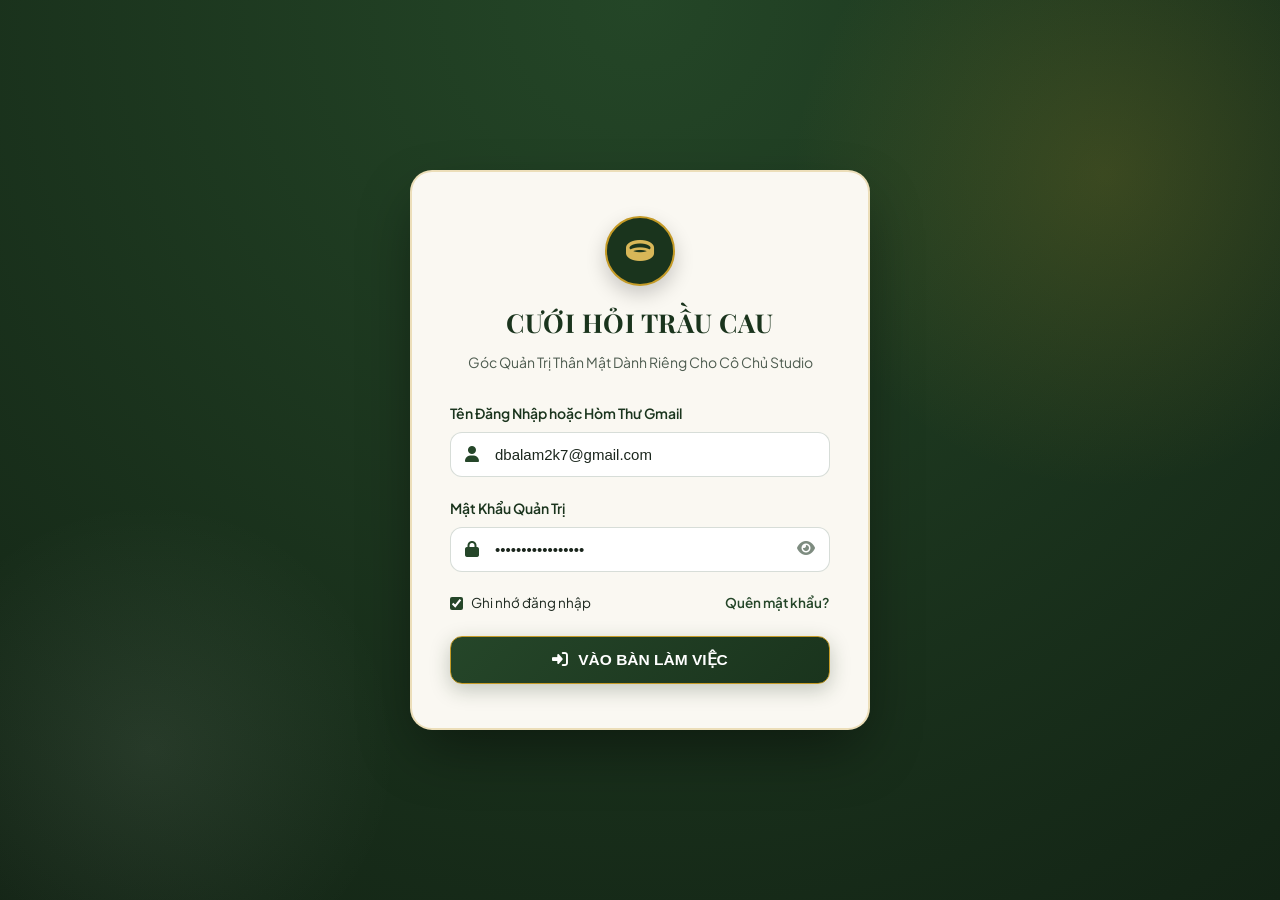
==== commit d7638c69: "feat: humanize admin UI into warm boutique atelier and add full-site CMS technical JSON editor" ====
--- a/admin.html
+++ b/admin.html
@@ -3,10 +3,10 @@
 <head>
     <meta charset="UTF-8">
     <meta name="viewport" content="width=device-width, initial-scale=1.0">
-    <title>Trang Quản Trị Độc Quyền — Cưới Hỏi Trầu Cau Since 2012</title>
+    <title>Xưởng Cưới Trầu Cau — Góc Quản Trị Dành Cho Cô Chủ</title>
     <link rel="icon" href="https://cuoihoitraucau.com/favicon.ico" type="image/x-icon">
 
-    <!-- Google Fonts -->
+    <!-- Google Fonts: Playfair Display + Plus Jakarta Sans + Cinzel -->
     <link rel="preconnect" href="https://fonts.googleapis.com">
     <link rel="preconnect" href="https://fonts.gstatic.com" crossorigin>
     <link href="https://fonts.googleapis.com/css2?family=Cinzel:wght@400;600;700;800&family=Playfair+Display:ital,wght@0,400;0,600;0,700;1,400&family=Plus+Jakarta+Sans:wght@300;400;500;600;700&display=swap" rel="stylesheet">
@@ -31,18 +31,18 @@
             <div id="loginBox">
                 <div class="auth-header">
                     <div class="auth-logo">
-                        <i class="fas fa-gem"></i>
+                        <i class="fas fa-ring"></i>
                     </div>
                     <h1 class="auth-title">CƯỚI HỎI TRẦU CAU</h1>
-                    <p class="auth-subtitle">Trang Quản Trị Độc Quyền Dành Riêng Cho Studio</p>
+                    <p class="auth-subtitle">Góc Quản Trị Thân Mật Dành Riêng Cho Cô Chủ Studio</p>
                 </div>
 
                 <form id="loginForm">
                     <div class="auth-form-group">
-                        <label class="auth-label" for="loginUsername">Tên Đăng Nhập hoặc Gmail Quản Trị</label>
+                        <label class="auth-label" for="loginUsername">Tên Đăng Nhập hoặc Hòm Thư Gmail</label>
                         <div class="auth-input-wrap">
                             <i class="fas fa-user auth-input-icon"></i>
-                            <input type="text" id="loginUsername" class="auth-input" value="dbalam2k7@gmail.com" required placeholder="Nhập tên đăng nhập hoặc email">
+                            <input type="text" id="loginUsername" class="auth-input" value="dbalam2k7@gmail.com" required placeholder="Nhập tài khoản hoặc email">
                         </div>
                     </div>
 
@@ -59,41 +59,41 @@
 
                     <div class="auth-footer-links" style="margin-bottom: 22px;">
                         <label style="display: flex; align-items: center; gap: 8px; font-size: 13.5px; cursor: pointer;">
-                            <input type="checkbox" checked style="accent-color: var(--adm-green);"> Ghi nhớ đăng nhập
+                            <input type="checkbox" checked style="accent-color: var(--tc-green);"> Ghi nhớ đăng nhập
                         </label>
                         <a href="javascript:void(0)" onclick="showForgotStep('forgotStepEmail')" class="auth-link">Quên mật khẩu?</a>
                     </div>
 
                     <button type="submit" class="auth-btn-primary">
-                        <i class="fas fa-sign-in-alt"></i> ĐĂNG NHẬP VÀO HỆ THỐNG
+                        <i class="fas fa-sign-in-alt"></i> VÀO BÀN LÀM VIỆC
                     </button>
                 </form>
             </div>
 
-            <!-- Box Quên Mật Khẩu (Flow 3 Bước: Nhập Mail -> Nhập OTP -> Đổi MK) -->
+            <!-- Box Quên Mật Khẩu -->
             <div id="forgotBox" style="display: none;">
                 <!-- Bước 1: Nhập Email -->
                 <div id="forgotStepEmail">
                     <div class="auth-header">
-                        <div class="auth-logo" style="background: #FAF3DE; color: var(--adm-gold-dark);">
+                        <div class="auth-logo" style="background: #FAF3DE; color: var(--tc-gold);">
                             <i class="fas fa-envelope-open-text"></i>
                         </div>
                         <h2 class="auth-title" style="font-size: 22px;">Khôi Phục Mật Khẩu</h2>
-                        <p class="auth-subtitle">Mã OTP 6 số sẽ được gửi qua Gmail SMTP đến hộp thư của bạn</p>
+                        <p class="auth-subtitle">Mã xác thực OTP 6 số sẽ được gửi qua Gmail SMTP</p>
                     </div>
 
                     <form id="forgotForm">
                         <div class="auth-form-group">
-                            <label class="auth-label">Email Nhận Mã Xác Thực OTP</label>
+                            <label class="auth-label">Hòm Thư Gmail Nhận Mã OTP</label>
                             <div class="auth-input-wrap">
                                 <i class="fas fa-envelope auth-input-icon"></i>
-                                <input type="email" id="forgotEmail" class="auth-input" value="dbalam2k7@gmail.com" required placeholder="Nhập hòm thư Gmail">
-                            </div>
-                            <small class="help-text"><i class="fas fa-info-circle"></i> Sử dụng tài khoản Gmail quản trị đang kết nối SMTP.</small>
-                        </div>
-
-                        <button type="submit" class="auth-btn-primary" style="margin-top: 20px;">
-                            <i class="fas fa-paper-plane"></i> GỬI MÃ XÁC THỰC OTP
+                                <input type="email" id="forgotEmail" class="auth-input" value="dbalam2k7@gmail.com" required placeholder="Nhập email">
+                            </div>
+                            <small class="help-text"><i class="fas fa-info-circle"></i> Đang kết nối gửi qua máy chủ Gmail của bạn.</small>
+                        </div>
+
+                        <button type="submit" class="auth-btn-primary" style="margin-top: 18px;">
+                            <i class="fas fa-paper-plane"></i> GỬI MÃ OTP VỀ GMAIL
                         </button>
 
                         <div style="text-align: center; margin-top: 18px;">
@@ -109,12 +109,12 @@
                             <i class="fas fa-shield-alt"></i>
                         </div>
                         <h2 class="auth-title" style="font-size: 22px;">Nhập Mã OTP 6 Số</h2>
-                        <p class="auth-subtitle">Đã gửi mã đến: <strong id="otpTargetEmailSpan" style="color: var(--adm-green);">dbalam2k7@gmail.com</strong></p>
+                        <p class="auth-subtitle">Đã gửi mã đến: <strong id="otpTargetEmailSpan" style="color: var(--tc-green);">dbalam2k7@gmail.com</strong></p>
                     </div>
 
                     <form id="otpVerifyForm">
                         <div class="auth-form-group" style="text-align: center;">
-                            <input type="text" id="otpInput" class="otp-digit-input" style="width: 220px; letter-spacing: 8px;" maxlength="6" placeholder="------" required autofocus>
+                            <input type="text" id="otpInput" class="otp-digit-input" maxlength="6" placeholder="------" required autofocus>
                             <small class="help-text" style="display: block; margin-top: 10px;">Mã OTP có hiệu lực trong vòng 5 phút (300 giây).</small>
                         </div>
 
@@ -156,7 +156,7 @@
                         </div>
 
                         <button type="submit" class="auth-btn-primary" style="margin-top: 16px;">
-                            <i class="fas fa-save"></i> LƯU MẬT KHẨU & ĐĂNG NHẬP
+                            <i class="fas fa-save"></i> LƯU MẬT KHẨU & VÀO LÀM VIỆC
                         </button>
                     </form>
                 </div>
@@ -165,7 +165,7 @@
     </div>
 
     <!-- ==========================================================================
-         SCREEN 2: MAIN ADMIN APPLICATION (SIDEBAR + DASHBOARD & WORKSPACES)
+         SCREEN 2: ATELIER WORKSPACE (ORGANIC ARTISANAL ADMIN)
          ========================================================================== -->
     <div id="adminApp" class="admin-app" style="display: none;">
         <!-- Left Sidebar Navigation -->
@@ -176,7 +176,7 @@
                 </div>
                 <div>
                     <div class="sidebar-title">TRẦU CAU</div>
-                    <div class="sidebar-tagline">Quản Trị Studio Cưới</div>
+                    <div class="sidebar-tagline">Xưởng Cưới Nghệ Nhân</div>
                 </div>
             </div>
 
@@ -184,21 +184,21 @@
                 <div class="sidebar-avatar">TC</div>
                 <div>
                     <div class="sidebar-user-name">Cô Chủ Trầu Cau</div>
-                    <div class="sidebar-user-status">Đang hoạt động</div>
+                    <div class="sidebar-user-status">Đang mở cửa studio</div>
                 </div>
             </div>
 
             <nav class="sidebar-nav">
-                <span class="nav-heading">Kinh Doanh & Khách Hàng</span>
+                <span class="nav-heading">Chăm Sóc Khách Hàng</span>
                 <button class="nav-item-btn active" onclick="switchTab('tabDashboard', this)">
-                    <i class="fas fa-chart-pie"></i> Bàn Làm Việc
+                    <i class="fas fa-book-open"></i> Sổ Tay & Tổng Quan
                 </button>
                 <button class="nav-item-btn" onclick="switchTab('tabLeads', this)">
-                    <i class="fas fa-envelope-open-text"></i> Đơn Tư Vấn Của Khách
+                    <i class="fas fa-envelope-open-text"></i> Khách Gửi Tâm Thư
                     <span id="badgeLeadsCount" class="nav-badge" style="display: none;">0</span>
                 </button>
 
-                <span class="nav-heading" style="margin-top: 12px;">Sản Phẩm & Album</span>
+                <span class="nav-heading">Trưng Bày & Album</span>
                 <button class="nav-item-btn" onclick="switchTab('tabProducts', this)">
                     <i class="fas fa-archway"></i> Mẫu Cưới Lookbook
                 </button>
@@ -206,24 +206,27 @@
                     <i class="fas fa-palette"></i> Soạn Album Canva
                 </button>
                 <button class="nav-item-btn" onclick="switchTab('tabBlogs', this)">
-                    <i class="fas fa-newspaper"></i> Cẩm Nang Cưới
+                    <i class="fas fa-newspaper"></i> Cẩm Nang & Chuyện Nghề
                 </button>
 
-                <span class="nav-heading" style="margin-top: 12px;">Hệ Thống & Kết Nối</span>
+                <span class="nav-heading">Điều Chỉnh Toàn Web</span>
+                <button class="nav-item-btn" onclick="switchTab('tabSiteEditor', this)">
+                    <i class="fas fa-globe-asia"></i> Chỉnh Nội Dung Web (CMS)
+                </button>
                 <button class="nav-item-btn" onclick="switchTab('tabSettings', this)">
-                    <i class="fas fa-cog"></i> Cài Đặt, SMTP & Sheet
+                    <i class="fas fa-sliders-h"></i> Cài Đặt, SMTP & Sheet
                 </button>
             </nav>
 
             <div class="sidebar-footer">
                 <button class="btn-sidebar-logout" onclick="handleLogout()">
-                    <i class="fas fa-sign-out-alt"></i> Đăng xuất
+                    <i class="fas fa-sign-out-alt"></i> Nghỉ tay (Đăng xuất)
                 </button>
-                <span style="font-size: 11px; color: rgba(255,255,255,0.4);">v2.4 Pro</span>
+                <span style="font-size: 11px; color: rgba(255,255,255,0.4);">Trầu Cau Studio</span>
             </div>
         </aside>
 
-        <!-- Main Workspace Area -->
+        <!-- Main Atelier Space -->
         <main class="admin-main">
             <!-- Topbar Sticky Header -->
             <header class="admin-topbar">
@@ -231,192 +234,161 @@
                     <button class="mobile-menu-toggle" onclick="toggleMobileSidebar()">
                         <i class="fas fa-bars"></i>
                     </button>
-                    <h2 id="topbarPageTitle" class="topbar-page-title">Bàn Làm Việc & Báo Cáo Kinh Doanh</h2>
+                    <h2 id="topbarPageTitle" class="topbar-page-title">Sổ Tay & Tổng Quan Xưởng Cưới</h2>
                 </div>
 
                 <div class="topbar-right">
-                    <button onclick="exportLeadsToExcel()" class="btn-topbar-action btn-excel-export" title="Xuất file Excel phân tích kinh doanh">
-                        <i class="fas fa-file-excel"></i> Xuất Báo Cáo Excel
+                    <button onclick="exportLeadsToExcel()" class="btn-topbar-action btn-excel-export" title="Xuất toàn bộ sổ tay sang Excel">
+                        <i class="fas fa-file-excel"></i> Xuất Sổ Ra Excel
                     </button>
-                    <button onclick="openGoogleSheet()" class="btn-topbar-action btn-gsheet-link" title="Mở bảng tính Google Sheets lưu trữ đơn">
-                        <i class="fas fa-table"></i> Mở Google Sheet
+                    <button onclick="openGoogleSheet()" class="btn-topbar-action btn-gsheet-link" title="Mở bảng Google Sheet trực tiếp">
+                        <i class="fas fa-table"></i> Google Sheet
                     </button>
-                    <a href="index.html" target="_blank" class="btn-topbar-action btn-topbar-outline" title="Xem giao diện khách hàng">
-                        <i class="fas fa-external-link-alt"></i> Xem Website
+                    <a href="index.html" target="_blank" class="btn-topbar-action btn-topbar-outline" title="Xem trang chủ khách thấy">
+                        <i class="fas fa-external-link-alt"></i> Xem Trang Chủ
                     </a>
                 </div>
             </header>
 
-            <!-- Page Body / Dynamic Tabs -->
+            <!-- Page Body -->
             <div class="admin-body">
                 
                 <!-- ==========================================
-                     TAB 1: BÀN LÀM VIỆC & DASHBOARD
+                     TAB 1: BÀN LÀM VIỆC & SỔ TAY TỔNG QUAN
                      ========================================== -->
                 <div id="tabDashboard" class="admin-tab-pane active">
-                    <!-- KPI Cards Row -->
-                    <div class="dashboard-kpi-grid">
-                        <div class="kpi-card">
-                            <div>
-                                <div class="kpi-title">Tổng Đơn Đăng Ký</div>
-                                <div class="kpi-value" id="kpiTotalLeads">0</div>
-                                <div class="kpi-sub"><i class="fas fa-arrow-up"></i> Tăng 18% so với tháng trước</div>
-                            </div>
-                            <div class="kpi-icon blue"><i class="fas fa-inbox"></i></div>
-                        </div>
-
-                        <div class="kpi-card">
-                            <div>
-                                <div class="kpi-title">Đơn Mới Cần Gọi</div>
-                                <div class="kpi-value" id="kpiNewLeads" style="color: #E11D48;">0</div>
-                                <div class="kpi-sub" style="color: #E11D48;"><i class="fas fa-bell"></i> Ưu tiên gọi trong 30 phút</div>
-                            </div>
-                            <div class="kpi-icon rose"><i class="fas fa-phone-volume"></i></div>
-                        </div>
-
-                        <div class="kpi-card">
-                            <div>
-                                <div class="kpi-title">Đã Chốt Hợp Đồng / Cọc</div>
-                                <div class="kpi-value" id="kpiDeposited" style="color: #16A34A;">0</div>
-                                <div class="kpi-sub"><i class="fas fa-heart"></i> Tỷ lệ chốt cọc ~ 68%</div>
-                            </div>
-                            <div class="kpi-icon green"><i class="fas fa-handshake"></i></div>
-                        </div>
-
-                        <div class="kpi-card">
-                            <div>
-                                <div class="kpi-title">Mẫu Cưới Trưng Bày</div>
-                                <div class="kpi-value">12</div>
-                                <div class="kpi-sub" style="color: var(--adm-gold-dark);"><i class="fas fa-star"></i> Bộ sưu tập Lookbook</div>
-                            </div>
-                            <div class="kpi-icon gold"><i class="fas fa-award"></i></div>
-                        </div>
-                    </div>
-
-                    <!-- Actions & Sync Bar -->
-                    <div class="dashboard-actions-row">
-                        <div class="actions-left">
-                            <button onclick="exportLeadsToExcel()" class="btn-excel-export">
-                                <i class="fas fa-file-excel"></i> Xuất Toàn Bộ Đơn Ra File Excel (.xlsx)
-                            </button>
-                            <button onclick="openGoogleSheet()" class="btn-gsheet-link">
-                                <i class="fas fa-table"></i> Mở Bảng Google Sheet (1E1LB3...)
-                            </button>
-                        </div>
+                    <!-- Lời Chào Thân Mật Thay Cho 4 Box Nhập Khuôn AI -->
+                    <div class="atelier-welcome-banner">
                         <div>
-                            <span style="font-size: 13.5px; color: var(--adm-text-muted);">
-                                <i class="fas fa-sync-alt"></i> Tự động đồng bộ: <strong>Google Sheets & Gmail SMTP</strong>
-                            </span>
-                        </div>
-                    </div>
-
-                    <!-- Charts Row -->
-                    <div class="dashboard-charts-grid">
-                        <!-- Chart 1: Xu Hướng Nhận Đơn -->
-                        <div class="chart-card">
-                            <div class="card-header">
-                                <h3 class="card-title">Xu Hướng Khách Đặt Lịch (6 Tháng Gần Nhất)</h3>
-                                <span style="font-size: 13px; color: var(--adm-text-muted);">Mùa cưới 2026</span>
-                            </div>
-                            <div class="chart-visual-box">
-                                <div class="chart-bar-group">
-                                    <div class="chart-bar-pill" style="height: 45%;"></div>
-                                    <span class="chart-bar-label">T5</span>
-                                </div>
-                                <div class="chart-bar-group">
-                                    <div class="chart-bar-pill" style="height: 60%;"></div>
-                                    <span class="chart-bar-label">T6</span>
-                                </div>
-                                <div class="chart-bar-group">
-                                    <div class="chart-bar-pill" style="height: 50%;"></div>
-                                    <span class="chart-bar-label">T7</span>
-                                </div>
-                                <div class="chart-bar-group">
-                                    <div class="chart-bar-pill" style="height: 75%;"></div>
-                                    <span class="chart-bar-label">T8</span>
-                                </div>
-                                <div class="chart-bar-group">
-                                    <div class="chart-bar-pill" style="height: 90%; background: linear-gradient(180deg, #E11D48 0%, #2B4C28 100%);"></div>
-                                    <span class="chart-bar-label" style="font-weight:700; color:var(--adm-green);">T9 (Nay)</span>
-                                </div>
-                                <div class="chart-bar-group">
-                                    <div class="chart-bar-pill" style="height: 85%; opacity: 0.5;"></div>
-                                    <span class="chart-bar-label">T10 (Dự kiến)</span>
-                                </div>
-                            </div>
-                        </div>
-
-                        <!-- Chart 2: Phân Bố Dịch Vụ -->
-                        <div class="chart-card">
-                            <div class="card-header">
-                                <h3 class="card-title">Gói Dịch Vụ Khách Quan Tâm</h3>
-                            </div>
-                            <div class="service-distribution-list">
-                                <div class="distribution-item">
-                                    <div class="distribution-header">
+                            <div style="font-size: 13px; color: var(--tc-gold); font-weight: 700; text-transform: uppercase; letter-spacing: 1px; margin-bottom: 4px;">
+                                ✦ Góc Chăm Chút Hôn Lễ Của Cô Chủ
+                            </div>
+                            <h3 class="welcome-lead-title">Kính Chúc Cô Chủ Ngày Mới An Lành & Chu Toàn</h3>
+                            <p class="welcome-lead-sub">
+                                Mùa cưới 2026 đang rộn ràng. Hiện đang có <strong id="summaryNewLeadsBadge" style="color: #BE123C;">1 đơn mới</strong> từ các cặp đôi gửi gắm ngày vui cần cô xem qua và hồi âm.
+                            </p>
+                            <div class="welcome-summary-pills">
+                                <span class="summary-pill urgent">
+                                    <i class="fas fa-bell"></i> Đơn cần gọi gấp: <strong id="kpiNewLeads">0</strong>
+                                </span>
+                                <span class="summary-pill">
+                                    <i class="fas fa-inbox"></i> Tổng tâm thư đã nhận: <strong id="kpiTotalLeads">0</strong>
+                                </span>
+                                <span class="summary-pill">
+                                    <i class="fas fa-heart" style="color: #16A34A;"></i> Đã chốt cọc trọn gói: <strong id="kpiDeposited">0</strong>
+                                </span>
+                                <span class="summary-pill">
+                                    <i class="fas fa-archway" style="color: var(--tc-gold);"></i> Mẫu đang trưng bày: <strong>12</strong>
+                                </span>
+                            </div>
+                        </div>
+                    </div>
+
+                    <!-- Layout Tự Nhiên (Biểu Đồ Mềm Mại & Phân Bố Dịch Vụ) -->
+                    <div class="dashboard-organic-grid">
+                        <div class="organic-card">
+                            <div class="card-atelier-header">
+                                <h4 class="card-atelier-title"><i class="fas fa-chart-line"></i> Nhịp Điệu Đặt Lịch (6 Tháng Mùa Cưới)</h4>
+                                <span style="font-size: 13px; color: var(--tc-ink-muted);">Xu hướng 2026</span>
+                            </div>
+                            <div class="chart-soft-box">
+                                <div class="chart-soft-col">
+                                    <div class="chart-soft-pill" style="height: 45%;"></div>
+                                    <span style="font-size: 12px; color: var(--tc-ink-muted);">Tháng 5</span>
+                                </div>
+                                <div class="chart-soft-col">
+                                    <div class="chart-soft-pill" style="height: 60%;"></div>
+                                    <span style="font-size: 12px; color: var(--tc-ink-muted);">Tháng 6</span>
+                                </div>
+                                <div class="chart-soft-col">
+                                    <div class="chart-soft-pill" style="height: 52%;"></div>
+                                    <span style="font-size: 12px; color: var(--tc-ink-muted);">Tháng 7</span>
+                                </div>
+                                <div class="chart-soft-col">
+                                    <div class="chart-soft-pill" style="height: 75%;"></div>
+                                    <span style="font-size: 12px; color: var(--tc-ink-muted);">Tháng 8</span>
+                                </div>
+                                <div class="chart-soft-col">
+                                    <div class="chart-soft-pill current" style="height: 92%;"></div>
+                                    <span style="font-size: 12px; font-weight:700; color: var(--tc-forest);">Tháng 9 (Nay)</span>
+                                </div>
+                                <div class="chart-soft-col">
+                                    <div class="chart-soft-pill" style="height: 85%; opacity: 0.5;"></div>
+                                    <span style="font-size: 12px; color: var(--tc-ink-muted);">Tháng 10</span>
+                                </div>
+                            </div>
+                        </div>
+
+                        <div class="organic-card">
+                            <div class="card-atelier-header">
+                                <h4 class="card-atelier-title"><i class="fas fa-heart"></i> Dịch Vụ Khách Quan Tâm Nhiều Nhất</h4>
+                            </div>
+                            <div class="service-flow-list">
+                                <div class="service-flow-item">
+                                    <div class="service-flow-head">
                                         <span>Trang Trí Gia Tiên</span>
-                                        <strong id="distGiaTienCount">0 đơn</strong>
-                                    </div>
-                                    <div class="distribution-bar-bg">
-                                        <div id="distGiaTien" class="distribution-bar-fill" style="width: 0%; background: #2B4C28;"></div>
-                                    </div>
-                                </div>
-
-                                <div class="distribution-item">
-                                    <div class="distribution-header">
-                                        <span>Mâm Quả Cưới Hỏi</span>
-                                        <strong id="distMamQuaCount">0 đơn</strong>
-                                    </div>
-                                    <div class="distribution-bar-bg">
-                                        <div id="distMamQua" class="distribution-bar-fill" style="width: 0%; background: #C59B27;"></div>
-                                    </div>
-                                </div>
-
-                                <div class="distribution-item">
-                                    <div class="distribution-header">
-                                        <span>Rạp Cưới & Bàn Ghế</span>
-                                        <strong id="distRapCuoiCount">0 đơn</strong>
-                                    </div>
-                                    <div class="distribution-bar-bg">
-                                        <div id="distRapCuoi" class="distribution-bar-fill" style="width: 0%; background: #0284C7;"></div>
-                                    </div>
-                                </div>
-
-                                <div class="distribution-item">
-                                    <div class="distribution-header">
+                                        <span id="distGiaTienCount" style="color: var(--tc-forest);">0 cặp đôi</span>
+                                    </div>
+                                    <div class="service-flow-track">
+                                        <div id="distGiaTien" class="service-flow-bar" style="width: 0%; background: var(--tc-forest);"></div>
+                                    </div>
+                                </div>
+
+                                <div class="service-flow-item">
+                                    <div class="service-flow-head">
+                                        <span>Mâm Quả Rồng Phụng</span>
+                                        <span id="distMamQuaCount" style="color: var(--tc-gold);">0 cặp đôi</span>
+                                    </div>
+                                    <div class="service-flow-track">
+                                        <div id="distMamQua" class="service-flow-bar" style="width: 0%; background: var(--tc-gold);"></div>
+                                    </div>
+                                </div>
+
+                                <div class="service-flow-item">
+                                    <div class="service-flow-head">
+                                        <span>Rạp Cưới & Bàn Ghế Lụa</span>
+                                        <span id="distRapCuoiCount" style="color: #0284C7;">0 cặp đôi</span>
+                                    </div>
+                                    <div class="service-flow-track">
+                                        <div id="distRapCuoi" class="service-flow-bar" style="width: 0%; background: #0284C7;"></div>
+                                    </div>
+                                </div>
+
+                                <div class="service-flow-item">
+                                    <div class="service-flow-head">
                                         <span>Xe Hoa Rước Dâu</span>
-                                        <strong id="distXeHoaCount">0 đơn</strong>
-                                    </div>
-                                    <div class="distribution-bar-bg">
-                                        <div id="distXeHoa" class="distribution-bar-fill" style="width: 0%; background: #E11D48;"></div>
-                                    </div>
-                                </div>
-                            </div>
-                        </div>
-                    </div>
-
-                    <!-- 5 Đơn Gần Nhất -->
+                                        <span id="distXeHoaCount" style="color: #E11D48;">0 cặp đôi</span>
+                                    </div>
+                                    <div class="service-flow-track">
+                                        <div id="distXeHoa" class="service-flow-bar" style="width: 0%; background: #E11D48;"></div>
+                                    </div>
+                                </div>
+                            </div>
+                        </div>
+                    </div>
+
+                    <!-- Sổ Ký Tên 5 Khách Gần Nhất -->
                     <div class="table-card">
                         <div class="table-toolbar">
-                            <h3 class="card-title" style="margin: 0;"><i class="fas fa-clock"></i> Khách Đăng Ký Tư Vấn Gần Nhất</h3>
+                            <h4 class="card-atelier-title" style="margin: 0;"><i class="fas fa-envelope-open"></i> Đôi Bạn Trẻ Gần Nhất Vừa Đăng Ký Tư Vấn</h4>
                             <button onclick="switchTab('tabLeads')" class="btn-topbar-action btn-topbar-outline">
-                                Xem Tất Cả Đơn <i class="fas fa-arrow-right"></i>
-                            </button>
-                        </div>
-                        <div class="table-responsive">
+                                Mở Toàn Bộ Sổ Tay <i class="fas fa-arrow-right"></i>
+                            </button>
+                        </div>
+                        <div style="overflow-x: auto;">
                             <table class="adm-table">
                                 <thead>
                                     <tr>
-                                        <th>Cặp Đôi / Ngày Nhận</th>
-                                        <th>SĐT / Zalo</th>
-                                        <th>Ngày Cưới</th>
-                                        <th>Dịch Vụ Quan Tâm</th>
+                                        <th>Cặp Đôi / Thời Gian</th>
+                                        <th>Số Điện Thoại / Zalo</th>
+                                        <th>Ngày Lành Dự Kiến</th>
+                                        <th>Gói Quan Tâm</th>
                                         <th>Trạng Thái</th>
-                                        <th>Hành Động</th>
+                                        <th>Thao Tác</th>
                                     </tr>
                                 </thead>
                                 <tbody id="dashboardRecentLeads">
-                                    <!-- Render via JS -->
+                                    <!-- Render qua JS -->
                                 </tbody>
                             </table>
                         </div>
@@ -424,7 +396,7 @@
                 </div>
 
                 <!-- ==========================================
-                     TAB 2: QUẢN LÝ ĐƠN TƯ VẤN (LEADS & BOOKING)
+                     TAB 2: QUẢN LÝ ĐƠN TƯ VẤN (SỔ TAY KHÁCH HÀNG)
                      ========================================== -->
                 <div id="tabLeads" class="admin-tab-pane">
                     <div class="table-card">
@@ -442,28 +414,28 @@
                                     <i class="fas fa-search search-icon"></i>
                                     <input type="text" id="leadSearchInput" class="search-input" placeholder="Tìm tên, SĐT, quận..." oninput="renderLeadsTable()">
                                 </div>
-                                <button onclick="exportLeadsToExcel()" class="btn-excel-export" style="padding: 9px 16px; font-size: 13.5px;">
-                                    <i class="fas fa-file-excel"></i> Xuất Excel
+                                <button onclick="exportLeadsToExcel()" class="btn-excel-export">
+                                    <i class="fas fa-file-excel"></i> Xuất File Excel (.xlsx)
                                 </button>
                             </div>
                         </div>
 
-                        <div class="table-responsive">
+                        <div style="overflow-x: auto;">
                             <table class="adm-table">
                                 <thead>
                                     <tr>
                                         <th>STT</th>
                                         <th>Cặp Đôi / Liên Hệ</th>
                                         <th>Số Điện Thoại / Zalo</th>
-                                        <th>Ngày Cưới & Địa Điểm</th>
+                                        <th>Ngày Cưới & Nơi Tổ Chức</th>
                                         <th>Dịch Vụ & Ngân Sách</th>
-                                        <th>Trạng Thái</th>
-                                        <th>Tâm Tình / Ghi Chú</th>
+                                        <th>Tiến Độ Xử Lý</th>
+                                        <th>Tâm Tình / Ghi Chú Riêng</th>
                                         <th>Xóa</th>
                                     </tr>
                                 </thead>
                                 <tbody id="leadsTableBody">
-                                    <!-- Render qua js/admin.js -->
+                                    <!-- Render qua JS -->
                                 </tbody>
                             </table>
                         </div>
@@ -476,24 +448,22 @@
                 <div id="tabProducts" class="admin-tab-pane">
                     <div class="table-card">
                         <div class="table-toolbar">
-                            <div style="display: flex; gap: 12px; align-items: center;">
-                                <h3 class="card-title" style="margin:0;">Bộ Sưu Tập Mẫu Cưới Đang Trưng Bày</h3>
-                            </div>
+                            <h4 class="card-atelier-title" style="margin:0;"><i class="fas fa-archway"></i> Các Mẫu Cưới Đang Trưng Bày Cho Khách</h4>
                             <button onclick="editProductModal('new')" class="btn-topbar-action btn-topbar-gold">
-                                <i class="fas fa-plus"></i> Thêm Mẫu Cưới Mới
-                            </button>
-                        </div>
-
-                        <div class="table-responsive">
+                                <i class="fas fa-plus"></i> Thêm Mẫu Mới
+                            </button>
+                        </div>
+
+                        <div style="overflow-x: auto;">
                             <table class="adm-table">
                                 <thead>
                                     <tr>
                                         <th>Ảnh</th>
-                                        <th>Tên Tác Phẩm</th>
+                                        <th>Tên Tác Phẩm Cưới</th>
                                         <th>Phân Loại</th>
-                                        <th>Mức Giá Tham Khảo</th>
+                                        <th>Mức Đầu Tư Tham Khảo</th>
                                         <th>Không Gian Phù Hợp</th>
-                                        <th>Thao Tác</th>
+                                        <th>Chỉnh Sửa</th>
                                     </tr>
                                 </thead>
                                 <tbody id="productsTableBody">
@@ -505,37 +475,36 @@
                 </div>
 
                 <!-- ==========================================
-                     TAB 4: SOẠN THẢO ALBUM ẢNH CANVA-STYLE
+                     TAB 4: SOẠN ALBUM CANVA
                      ========================================== -->
                 <div id="tabCanva" class="admin-tab-pane">
                     <div class="canva-editor-card">
-                        <div class="card-header" style="margin-bottom: 12px;">
+                        <div class="card-atelier-header" style="margin-bottom: 14px;">
                             <div>
-                                <h3 class="card-title">Bộ Soạn Thảo Album Ảnh Cưới Phong Cách Canva</h3>
-                                <p style="font-size: 13.5px; color: var(--adm-text-muted); margin-top: 4px;">
-                                    Tự do chọn bố cục cao cấp, phóng to/thu nhỏ (Zoom), kéo tâm ảnh (Pan) và kéo thả ảnh mà không sợ vỡ giao diện website.
+                                <h3 class="card-atelier-title"><i class="fas fa-palette"></i> Xưởng Chế Tác Album Ảnh Phong Cách Canva</h3>
+                                <p style="font-size: 13.5px; color: var(--tc-ink-soft); margin-top: 4px;">
+                                    Cô chọn kiểu bố cục yêu thích, kéo ảnh vào khung, trượt thanh Zoom để căn đúng gương mặt cô dâu chú rể nhé!
                                 </p>
                             </div>
-                            <button onclick="saveCanvaAlbum()" class="btn-topbar-action btn-topbar-gold" style="padding: 12px 24px;">
-                                <i class="fas fa-save"></i> LƯU ALBUM & XUẤT BẢN
-                            </button>
-                        </div>
-
-                        <!-- 1. Chọn Preset Bố Cục -->
-                        <div style="font-weight: 700; font-size: 14px; margin-bottom: 10px; color: var(--adm-green-deep);">
-                            1. Chọn Kiểu Bố Cục Album (Layout Preset):
+                            <button onclick="saveCanvaAlbum()" class="btn-topbar-action btn-topbar-gold" style="padding: 12px 26px;">
+                                <i class="fas fa-save"></i> LƯU & XUẤT BẢN ALBUM
+                            </button>
+                        </div>
+
+                        <div style="font-weight: 700; font-size: 14px; margin-bottom: 10px; color: var(--tc-forest);">
+                            1. Chọn Kiểu Bố Cục Album Mong Muốn:
                         </div>
                         <div class="preset-selector-row">
                             <button class="preset-btn active" onclick="selectCanvaPreset('magazine', this)">
                                 <i class="fas fa-columns preset-icon"></i>
                                 <div class="preset-name">Kiểu Tạp Chí 2 Cột</div>
-                                <div class="preset-desc">1 ảnh chân dung 3:4 lớn bên trái + 2 ảnh chi tiết bên phải. Chuẩn tạp chí cưới cao cấp.</div>
+                                <div class="preset-desc">1 ảnh chân dung 3:4 lớn bên trái + 2 ảnh chi tiết bên phải. Sang trọng chuẩn tạp chí.</div>
                             </button>
 
                             <button class="preset-btn" onclick="selectCanvaPreset('grid2x2', this)">
                                 <i class="fas fa-th-large preset-icon"></i>
                                 <div class="preset-name">Kiểu Lưới Cân Đối 2x2</div>
-                                <div class="preset-desc">4 ảnh vuông đối xứng hoàn hảo, phù hợp bộ ảnh mâm quả rồng phụng.</div>
+                                <div class="preset-desc">4 ảnh vuông đối xứng hoàn hảo, phù hợp mâm quả rồng phụng.</div>
                             </button>
 
                             <button class="preset-btn" onclick="selectCanvaPreset('mosaic', this)">
@@ -547,23 +516,21 @@
                             <button class="preset-btn" onclick="selectCanvaPreset('panorama', this)">
                                 <i class="fas fa-image preset-icon"></i>
                                 <div class="preset-name">Kiểu Toàn Cảnh Vòm Cong</div>
-                                <div class="preset-desc">1 ảnh panorama 21:9 hoành tráng dành cho các đại tiệc tư gia biệt thự.</div>
-                            </button>
-                        </div>
-
-                        <!-- 2. Khung Vẽ Canvas Trực Quan -->
-                        <div style="font-weight: 700; font-size: 14px; margin-bottom: 10px; color: var(--adm-green-deep);">
-                            2. Khung Căn Chỉnh Trực Quan (Kéo chuột chỉnh Zoom hoặc di chuyển tâm ảnh):
+                                <div class="preset-desc">1 bức panorama 21:9 hoành tráng dành cho hôn lễ biệt thự tư gia.</div>
+                            </button>
+                        </div>
+
+                        <div style="font-weight: 700; font-size: 14px; margin-bottom: 10px; color: var(--tc-forest);">
+                            2. Khung Bố Cục Đang Soạn Thảo (Rê chuột lên ảnh để kéo thanh Zoom):
                         </div>
                         <div class="canva-board" id="canvaBoard">
-                            <!-- Render dynamic layout via JS -->
-                        </div>
-
-                        <!-- 3. Thư Viện Ảnh (Kéo thả lên khung) -->
+                            <!-- Render qua JS -->
+                        </div>
+
                         <div class="canva-library-wrap">
                             <div class="library-header">
-                                <div class="library-title"><i class="fas fa-images"></i> Thư Viện Ảnh Của Cô (Nhấp giữ & kéo thả ảnh vào khung trên):</div>
-                                <small style="color: var(--adm-text-muted);">Hỗ trợ file ảnh JPG, PNG, WEBP từ máy tính/điện thoại</small>
+                                <div class="library-title"><i class="fas fa-images"></i> Thư Viện Ảnh (Bấm giữ & kéo thả ảnh vào khung trên):</div>
+                                <small style="color: var(--tc-ink-muted);">Hỗ trợ mọi ảnh cưới từ điện thoại/máy ảnh của cô</small>
                             </div>
                             <div class="library-grid" id="canvaLibraryGrid">
                                 <!-- Render qua JS -->
@@ -573,26 +540,279 @@
                 </div>
 
                 <!-- ==========================================
-                     TAB 5: CẨM NANG CƯỚI (BLOGS)
+                     TAB 5: TÙY BIẾN TOÀN BỘ WEBSITE & TECHNICAL CMS (MỤC MỚI YÊU CẦU)
+                     ========================================== -->
+                <div id="tabSiteEditor" class="admin-tab-pane">
+                    <div class="site-editor-container">
+                        
+                        <!-- Thanh Chuyển Mục Con -->
+                        <div class="cms-nav-tabs">
+                            <button class="cms-tab-btn active" onclick="switchCmsTab('cmsTabHeader', this)">
+                                <i class="fas fa-heading"></i> 1. Đầu Trang & Thương Hiệu
+                            </button>
+                            <button class="cms-tab-btn" onclick="switchCmsTab('cmsTabHero', this)">
+                                <i class="fas fa-star"></i> 2. Lời Mở Đầu (Hero)
+                            </button>
+                            <button class="cms-tab-btn" onclick="switchCmsTab('cmsTabAbout', this)">
+                                <i class="fas fa-history"></i> 3. Chuyện Nghề 14 Năm
+                            </button>
+                            <button class="cms-tab-btn" onclick="switchCmsTab('cmsTabFooter', this)">
+                                <i class="fas fa-shoe-prints"></i> 4. Chân Trang & Địa Chỉ
+                            </button>
+                            <button class="cms-tab-btn tech-mode" onclick="switchCmsTab('cmsTabTechnical', this)">
+                                <i class="fas fa-code"></i> 5. Chế Độ Technical (JSON Editor)
+                            </button>
+                        </div>
+
+                        <!-- Mục 1: Header & Thương Hiệu -->
+                        <div id="cmsTabHeader" class="cms-tab-pane active">
+                            <div class="cms-card">
+                                <h3 class="cms-card-title">Đầu Trang (Header) & Thông Tin Liên Lạc</h3>
+                                <p class="cms-card-desc">Chỉnh sửa tên thương hiệu, số điện thoại Hotline và các liên kết mạng xã hội xuất hiện trên toàn bộ website.</p>
+
+                                <div class="cms-grid-2">
+                                    <div class="form-group">
+                                        <label class="form-label">Tên Thương Hiệu (Logo Text)</label>
+                                        <input type="text" id="cmsBrandName" class="form-control" value="TRẦU CAU">
+                                    </div>
+                                    <div class="form-group">
+                                        <label class="form-label">Khẩu Hiệu Dưới Logo (Tagline)</label>
+                                        <input type="text" id="cmsBrandTagline" class="form-control" value="Dịch Vụ Cưới Hỏi Trọn Gói">
+                                    </div>
+                                </div>
+
+                                <div class="cms-grid-2">
+                                    <div class="form-group">
+                                        <label class="form-label">Số Điện Thoại Hotline & Zalo Chính</label>
+                                        <input type="text" id="cmsHotline" class="form-control" value="093 200 57 38">
+                                    </div>
+                                    <div class="form-group">
+                                        <label class="form-label">Số Điện Thoại Hotline Phụ</label>
+                                        <input type="text" id="cmsHotlineSub" class="form-control" value="0908 248 359">
+                                    </div>
+                                </div>
+
+                                <div class="cms-grid-2">
+                                    <div class="form-group">
+                                        <label class="form-label">Giờ Mở Cửa Studio Hàng Ngày</label>
+                                        <input type="text" id="cmsOpeningHours" class="form-control" value="08:00 — 21:00 (Hàng ngày)">
+                                    </div>
+                                    <div class="form-group">
+                                        <label class="form-label">Hòm Thư Email Khách Liên Hệ</label>
+                                        <input type="email" id="cmsEmail" class="form-control" value="traucau746@gmail.com">
+                                    </div>
+                                </div>
+
+                                <div class="cms-grid-2">
+                                    <div class="form-group">
+                                        <label class="form-label">Đường Dẫn Chat Zalo Trực Tiếp</label>
+                                        <input type="url" id="cmsZaloUrl" class="form-control" value="https://zalo.me/0932005738">
+                                    </div>
+                                    <div class="form-group">
+                                        <label class="form-label">Đường Dẫn Trang Facebook Fanpage</label>
+                                        <input type="url" id="cmsFacebookUrl" class="form-control" value="https://www.facebook.com/cuoihoitraucau746">
+                                    </div>
+                                </div>
+
+                                <div style="text-align: right; margin-top: 10px;">
+                                    <button onclick="saveVisualSiteEditor(event)" class="btn-topbar-action btn-topbar-gold" style="padding: 11px 26px;">
+                                        <i class="fas fa-save"></i> Lưu Thông Tin Đầu Trang
+                                    </button>
+                                </div>
+                            </div>
+                        </div>
+
+                        <!-- Mục 2: Hero Section -->
+                        <div id="cmsTabHero" class="cms-tab-pane">
+                            <div class="cms-card">
+                                <h3 class="cms-card-title">Lời Mở Đầu Trang Chủ (Hero Section)</h3>
+                                <p class="cms-card-desc">Đoạn văn ấn tượng đầu tiên khi các cặp đôi vừa mở trang web của Trầu Cau.</p>
+
+                                <div class="form-group">
+                                    <label class="form-label">Huy Hiệu Phía Trên Tiêu Đề (Badge)</label>
+                                    <input type="text" id="cmsHeroBadge" class="form-control" value="Di Sản Cưới Hỏi Sài Gòn Since 2012">
+                                </div>
+
+                                <div class="form-group">
+                                    <label class="form-label">Tiêu Đề Lớn Giữa Trang (Hero Title)</label>
+                                    <input type="text" id="cmsHeroTitle" class="form-control" value="Trọn Vẹn Ngày Lành Khởi Nguồn Từ Tâm Ý">
+                                </div>
+
+                                <div class="form-group">
+                                    <label class="form-label">Đoạn Thơ / Lời Tự Sự Dẫn Dắt (Subtitle)</label>
+                                    <textarea id="cmsHeroSubtitle" rows="3" class="form-control">Hơn 14 năm tỉ mỉ chăm chút từng lễ vật gia tiên, mâm quả rồng phụng và không gian hôn lễ hoàng gia cho các gia tộc.</textarea>
+                                </div>
+
+                                <div class="cms-grid-2">
+                                    <div class="form-group">
+                                        <label class="form-label">Chữ Trên Nút Bấm Chính</label>
+                                        <input type="text" id="cmsHeroBtnPrimary" class="form-control" value="Đặt Lịch Tư Vấn">
+                                    </div>
+                                    <div class="form-group">
+                                        <label class="form-label">Chữ Trên Nút Bấm Phụ</label>
+                                        <input type="text" id="cmsHeroBtnSecondary" class="form-control" value="Khám Phá Kiệt Tác">
+                                    </div>
+                                </div>
+
+                                <div style="text-align: right; margin-top: 10px;">
+                                    <button onclick="saveVisualSiteEditor(event)" class="btn-topbar-action btn-topbar-gold" style="padding: 11px 26px;">
+                                        <i class="fas fa-save"></i> Lưu Lời Mở Đầu
+                                    </button>
+                                </div>
+                            </div>
+                        </div>
+
+                        <!-- Mục 3: About 14 Năm -->
+                        <div id="cmsTabAbout" class="cms-tab-pane">
+                            <div class="cms-card">
+                                <h3 class="cms-card-title">Chuyện Nghề & 3 Con Số Tự Hào (About Studio)</h3>
+                                <p class="cms-card-desc">Kể về cái tâm làm nghề và các mốc son 14 năm gìn giữ phong tục của studio.</p>
+
+                                <div class="form-group">
+                                    <label class="form-label">Tiêu Đề Phân Khu</label>
+                                    <input type="text" id="cmsAboutHeading" class="form-control" value="Chuyện Nghề 14 Năm Chăm Chút Ngày Trọng Đại">
+                                </div>
+
+                                <div class="form-group">
+                                    <label class="form-label">Câu Nói Triết Lý Cốt Lõi</label>
+                                    <input type="text" id="cmsAboutQuote" class="form-control" value="Một ngày cưới vẹn tròn khởi nguồn từ Sự Tận Tâm & Chăm Chút Tỉ Mỉ">
+                                </div>
+
+                                <div class="form-group">
+                                    <label class="form-label">Đoạn Văn Tâm Tình Chia Sẻ</label>
+                                    <textarea id="cmsAboutDesc" rows="4" class="form-control">Khởi nguồn từ năm 2012 tại căn nhà số 746 đường Nguyễn Đình Chiểu, Cưới Hỏi Trầu Cau ra đời với một tâm niệm giản dị: Giữ trọn sự trang nghiêm, ấm cúng và tôn ti trật tự của phong tục cưới hỏi truyền thống Việt Nam.</textarea>
+                                </div>
+
+                                <div style="font-weight: 700; margin: 20px 0 10px; color: var(--tc-forest);">
+                                    Ba Con Số Tự Hào Của Trầu Cau:
+                                </div>
+                                <div class="cms-grid-2" style="grid-template-columns: repeat(3, 1fr);">
+                                    <div class="form-group">
+                                        <label class="form-label">Số 1 (Giá trị & Nhãn)</label>
+                                        <input type="text" id="cmsStat1Val" class="form-control" value="14+" style="font-weight: 700; margin-bottom: 6px;">
+                                        <input type="text" id="cmsStat1Label" class="form-control" value="Năm Uy Tín Tinh Hoa">
+                                    </div>
+                                    <div class="form-group">
+                                        <label class="form-label">Số 2 (Giá trị & Nhãn)</label>
+                                        <input type="text" id="cmsStat2Val" class="form-control" value="100%" style="font-weight: 700; margin-bottom: 6px;">
+                                        <input type="text" id="cmsStat2Label" class="form-control" value="Hoa Tươi & Gấm Thượng Hạng">
+                                    </div>
+                                    <div class="form-group">
+                                        <label class="form-label">Số 3 (Giá trị & Nhãn)</label>
+                                        <input type="text" id="cmsStat3Val" class="form-control" value="1000+" style="font-weight: 700; margin-bottom: 6px;">
+                                        <input type="text" id="cmsStat3Label" class="form-control" value="Đại Lễ Viên Mãn">
+                                    </div>
+                                </div>
+
+                                <div style="text-align: right; margin-top: 10px;">
+                                    <button onclick="saveVisualSiteEditor(event)" class="btn-topbar-action btn-topbar-gold" style="padding: 11px 26px;">
+                                        <i class="fas fa-save"></i> Lưu Chuyện Nghề & Số Liệu
+                                    </button>
+                                </div>
+                            </div>
+                        </div>
+
+                        <!-- Mục 4: Footer & Địa Chỉ -->
+                        <div id="cmsTabFooter" class="cms-tab-pane">
+                            <div class="cms-card">
+                                <h3 class="cms-card-title">Chân Trang (Footer) & Địa Chỉ Studio</h3>
+                                <p class="cms-card-desc">Nơi khắc ghi câu nói tâm đắc của cô chủ và địa chỉ mới nhất của showroom.</p>
+
+                                <div class="form-group">
+                                    <label class="form-label">Địa Chỉ Showroom Chính Thức</label>
+                                    <input type="text" id="cmsFooterAddress" class="form-control" value="746 Nguyễn Đình Chiểu, Phường Bàn Cờ, Q.3, TP.HCM" style="font-weight: 600;">
+                                    <small class="help-text">Đã cập nhật đúng chuẩn: <strong>Phường Bàn Cờ, Q.3, TP.HCM</strong>.</small>
+                                </div>
+
+                                <div class="form-group">
+                                    <label class="form-label">Tiêu Đề Câu Triết Lý Chân Trang</label>
+                                    <input type="text" id="cmsFooterQuoteTitle" class="form-control" value="Một ngày cưới vẹn tròn khởi nguồn từ">
+                                </div>
+
+                                <div class="form-group">
+                                    <label class="form-label">Điểm Nhấn In Đậm Của Câu Nói</label>
+                                    <input type="text" id="cmsFooterQuoteHighlight" class="form-control" value="Sự Tận Tâm & Chăm Chút Tỉ Mỉ" style="font-weight: 700; color: var(--tc-forest);">
+                                </div>
+
+                                <div class="form-group">
+                                    <label class="form-label">Lời Dặn Dò Dưới Chân Trang (Quote Sub)</label>
+                                    <input type="text" id="cmsFooterQuoteSub" class="form-control" value="Làm việc bằng cái tâm để mỗi chi tiết dù nhỏ nhất đều chu toàn cho ngày vui hai họ.">
+                                </div>
+
+                                <div class="form-group">
+                                    <label class="form-label">Dòng Chữ Bản Quyền</label>
+                                    <input type="text" id="cmsFooterCopyright" class="form-control" value="© 2012 - 2026 Trầu Cau Wedding. All Rights Reserved.">
+                                </div>
+
+                                <div style="text-align: right; margin-top: 10px;">
+                                    <button onclick="saveVisualSiteEditor(event)" class="btn-topbar-action btn-topbar-gold" style="padding: 11px 26px;">
+                                        <i class="fas fa-save"></i> Lưu Chân Trang & Địa Chỉ
+                                    </button>
+                                </div>
+                            </div>
+                        </div>
+
+                        <!-- Mục 5: CHẾ ĐỘ TECHNICAL DÀNH CHO DÂN KỸ THUẬT (RAW JSON CMS) -->
+                        <div id="cmsTabTechnical" class="cms-tab-pane">
+                            <div class="technical-editor-wrap">
+                                <div class="technical-toolbar">
+                                    <div style="display: flex; align-items: center; gap: 10px;">
+                                        <span class="tech-badge"><i class="fas fa-terminal"></i> Technical Mode</span>
+                                        <span style="font-size: 13.5px; color: #94A3B8;">Cấu hình dữ liệu gốc JSON của toàn bộ website</span>
+                                    </div>
+                                    <div style="display: flex; gap: 8px;">
+                                        <button type="button" onclick="prettifyJsonEditor()" class="btn-topbar-action btn-topbar-outline" style="border-color: #475569; color:#E2E8F0; padding:6px 14px; font-size:12.5px;">
+                                            <i class="fas fa-magic"></i> Căn Code Đẹp
+                                        </button>
+                                        <button type="button" onclick="copyTechnicalJson()" class="btn-topbar-action btn-topbar-outline" style="border-color: #475569; color:#E2E8F0; padding:6px 14px; font-size:12.5px;">
+                                            <i class="fas fa-copy"></i> Sao Chép Mã
+                                        </button>
+                                        <button type="button" onclick="downloadConfigFile()" class="btn-topbar-action btn-topbar-outline" style="border-color: #475569; color:#E2E8F0; padding:6px 14px; font-size:12.5px;">
+                                            <i class="fas fa-download"></i> Tải File .json
+                                        </button>
+                                        <button type="button" onclick="resetSiteContentDefaults()" class="btn-topbar-action btn-topbar-outline" style="border-color: #E11D48; color:#FFA4B2; padding:6px 14px; font-size:12.5px;">
+                                            <i class="fas fa-undo"></i> Khôi Phục Gốc
+                                        </button>
+                                    </div>
+                                </div>
+
+                                <textarea id="techJsonTextarea" class="tech-json-textarea" spellcheck="false"></textarea>
+
+                                <div style="display: flex; justify-content: space-between; align-items: center; margin-top: 16px;">
+                                    <span style="font-size: 12.5px; color: #94A3B8;">
+                                        <i class="fas fa-shield-alt"></i> Lưu ý: Cú pháp JSON cần có dấu phẩy và ngoặc nhọn chuẩn xác trước khi áp dụng.
+                                    </span>
+                                    <button type="button" onclick="saveTechnicalJson()" class="btn-topbar-action btn-topbar-gold" style="padding: 12px 30px; font-size: 15px;">
+                                        <i class="fas fa-rocket"></i> ÁP DỤNG THAY ĐỔI LÊN HỆ THỐNG NGAY
+                                    </button>
+                                </div>
+                            </div>
+                        </div>
+
+                    </div>
+                </div>
+
+                <!-- ==========================================
+                     TAB 6: CẨM NANG CƯỚI (BLOGS)
                      ========================================== -->
                 <div id="tabBlogs" class="admin-tab-pane">
                     <div class="table-card">
                         <div class="table-toolbar">
-                            <h3 class="card-title" style="margin: 0;">Danh Sách Bài Viết Cẩm Nang Cưới</h3>
-                            <button class="btn-topbar-action btn-topbar-gold" onclick="showToast('Mở trình soạn thảo bài viết mới', 'info')">
+                            <h4 class="card-atelier-title" style="margin: 0;"><i class="fas fa-newspaper"></i> Sổ Tay Cẩm Nang Cưới & Nghi Lễ Gia Tiên</h4>
+                            <button class="btn-topbar-action btn-topbar-gold" onclick="showToast('Mở trình soạn bài viết mới', 'info')">
                                 <i class="fas fa-pen-nib"></i> Viết Bài Mới
                             </button>
                         </div>
-                        <div class="table-responsive">
+                        <div style="overflow-x: auto;">
                             <table class="adm-table">
                                 <thead>
                                     <tr>
                                         <th>Ảnh Bìa</th>
-                                        <th>Tiêu Đề Bài Viết</th>
+                                        <th>Tựa Đề Bài Viết</th>
                                         <th>Chuyên Mục</th>
-                                        <th>Thời Gian Đọc</th>
+                                        <th>Thời Lượng Đọc</th>
                                         <th>Tác Giả</th>
-                                        <th>Thao Tác</th>
+                                        <th>Sửa</th>
                                     </tr>
                                 </thead>
                                 <tbody>
@@ -602,9 +822,7 @@
                                         <td><span class="status-badge new">Nghi Lễ Gia Tiên</span></td>
                                         <td>6 phút đọc</td>
                                         <td>Nghệ Nhân Trầu Cau</td>
-                                        <td>
-                                            <button class="btn-table-action"><i class="fas fa-edit"></i></button>
-                                        </td>
+                                        <td><button class="btn-table-action"><i class="fas fa-edit"></i></button></td>
                                     </tr>
                                     <tr>
                                         <td><img src="https://images.unsplash.com/photo-1511285560929-80b456fea0bc?auto=format&fit=crop&w=120&q=80" style="width:70px; height:50px; object-fit:cover; border-radius:6px;"></td>
@@ -612,9 +830,7 @@
                                         <td><span class="status-badge deposited">Mâm Quả</span></td>
                                         <td>5 phút đọc</td>
                                         <td>Nghệ Nhân Trầu Cau</td>
-                                        <td>
-                                            <button class="btn-table-action"><i class="fas fa-edit"></i></button>
-                                        </td>
+                                        <td><button class="btn-table-action"><i class="fas fa-edit"></i></button></td>
                                     </tr>
                                 </tbody>
                             </table>
@@ -623,18 +839,18 @@
                 </div>
 
                 <!-- ==========================================
-                     TAB 6: CÀI ĐẶT HỆ THỐNG, SMTP & GOOGLE SHEETS
+                     TAB 7: CÀI ĐẶT HỆ THỐNG, GMAIL SMTP & GOOGLE SHEETS
                      ========================================== -->
                 <div id="tabSettings" class="admin-tab-pane">
                     <form onsubmit="saveSettings(event)">
                         <div class="settings-grid">
-                            <!-- Cột 1: Cấu Hình Gmail SMTP Gửi Thư -->
-                            <div class="settings-card">
-                                <h3 class="card-title" style="margin-bottom: 16px;">
-                                    <i class="fas fa-envelope" style="color: var(--adm-gold);"></i> 1. Cấu Hình Gửi Mail (Gmail SMTP)
+                            <!-- Cột 1: Gmail SMTP -->
+                            <div class="cms-card">
+                                <h3 class="card-atelier-title" style="margin-bottom: 14px;">
+                                    <i class="fas fa-envelope"></i> 1. Cấu Hình Gửi Mail (Gmail SMTP)
                                 </h3>
-                                <p style="font-size: 13px; color: var(--adm-text-muted); margin-bottom: 18px;">
-                                    Hệ thống dùng tài khoản này để gửi mã OTP khôi phục mật khẩu và gửi email thông báo khi có khách đặt lịch.
+                                <p class="cms-card-desc">
+                                    Dùng để gửi mã xác thực OTP khôi phục mật khẩu và thông báo có khách đặt lịch mới.
                                 </p>
 
                                 <div class="form-group">
@@ -650,7 +866,7 @@
                                 <div class="form-group">
                                     <label class="form-label">Tài Khoản Gmail Gửi Thư</label>
                                     <input type="email" id="cfgSmtpUser" class="form-control" value="dbalam2k7@gmail.com" required>
-                                    <small class="help-text">Hiện đang dùng tài khoản tạm của bạn. Sau này có thể đổi sang email cô bất cứ lúc nào!</small>
+                                    <small class="help-text">Hiện đang dùng tài khoản tạm của bạn. Sau này đổi sang email cô bất kỳ lúc nào!</small>
                                 </div>
 
                                 <div class="form-group">
@@ -664,64 +880,50 @@
                                     <input type="email" id="cfgNotifyEmail" class="form-control" value="dbalam2k7@gmail.com">
                                 </div>
 
-                                <div style="display: flex; gap: 10px; margin-top: 14px;">
+                                <div style="margin-top: 14px;">
                                     <button type="button" onclick="testSendSMTP()" class="btn-topbar-action btn-topbar-outline">
                                         <i class="fas fa-paper-plane"></i> Gửi Thử Email Nghiệm Thu
                                     </button>
                                 </div>
                             </div>
 
-                            <!-- Cột 2: Cấu Hình Google Sheets & Storage -->
-                            <div class="settings-card">
-                                <h3 class="card-title" style="margin-bottom: 16px;">
-                                    <i class="fas fa-table" style="color: #0F9D58;"></i> 2. Cấu Hình Lưu Đơn Vào Google Sheets
+                            <!-- Cột 2: Google Sheets & Storage -->
+                            <div class="cms-card">
+                                <h3 class="card-atelier-title" style="margin-bottom: 14px;">
+                                    <i class="fas fa-table" style="color: #0F9D58;"></i> 2. Cấu Hình Google Sheets & Storage
                                 </h3>
 
                                 <div class="form-group">
                                     <label class="form-label">Đường Dẫn Bảng Tính Google Sheet</label>
                                     <input type="url" id="cfgGSheetUrl" class="form-control" value="https://docs.google.com/spreadsheets/d/1E1LB3DhIMPzQkCb49Ee9di4rhtuq1CWD36ItG5Y6gzE/edit?usp=sharing" readonly>
-                                    <small class="help-text">File Google Sheet chính của bạn đã được gắn cố định.</small>
+                                    <small class="help-text">Bảng tính chính của bạn đã được liên kết cố định.</small>
                                 </div>
 
                                 <div class="form-group">
                                     <label class="form-label">URL Ứng Dụng Web (Google Apps Script Webhook)</label>
                                     <input type="url" id="cfgGSheetWebhook" class="form-control" placeholder="https://script.google.com/macros/s/.../exec">
-                                    <small class="help-text">Dán URL Webhook sau khi triển khai file <code>google-apps-script.js</code>.</small>
-                                </div>
-
-                                <div style="background: #F8FAFC; border: 1px solid #CBD5E1; border-radius: 8px; padding: 14px; margin-bottom: 18px;">
-                                    <div style="font-weight: 700; font-size: 13px; color: #1E293B; margin-bottom: 6px;">
-                                        <i class="fas fa-lightbulb" style="color: var(--adm-gold);"></i> Cách Kích Hoạt Trong 1 Phút:
-                                    </div>
-                                    <ol style="font-size: 12.5px; color: #475569; padding-left: 18px; line-height: 1.5;">
-                                        <li>Mở file <code>google-apps-script.js</code> có sẵn trong thư mục dự án.</li>
-                                        <li>Vào Google Sheet -> Tiện ích mở rộng -> Apps Script -> Dán mã vào.</li>
-                                        <li>Bấm Triển khai (Deploy) -> Ứng dụng web (Web app) -> Chọn quyền "Bất kỳ ai".</li>
-                                        <li>Copy link URL và dán vào ô bên trên!</li>
-                                    </ol>
-                                </div>
-
-                                <hr style="border: 0; border-top: 1px solid var(--adm-border); margin: 20px 0;">
-
-                                <h3 class="card-title" style="margin-bottom: 14px;">
-                                    <i class="fas fa-cloud" style="color: var(--adm-green);"></i> 3. Phương Án Lưu Trữ Ảnh (Storage)
+                                    <small class="help-text">Dán link Webhook nhận được từ <code>google-apps-script.js</code>.</small>
+                                </div>
+
+                                <hr style="border:0; border-top:1px solid var(--tc-border-soft); margin: 20px 0;">
+
+                                <h3 class="card-atelier-title" style="margin-bottom: 12px;">
+                                    <i class="fas fa-cloud"></i> 3. Phương Án Lưu Trữ Ảnh (Storage)
                                 </h3>
 
                                 <div class="form-group">
                                     <label class="form-label">Kho Lưu Trữ Hình Ảnh Album</label>
                                     <select id="cfgStorageMode" class="form-control">
-                                        <option value="local">Lưu Trực Tiếp & Nén Thông Minh (Miễn phí 100% - Dùng Ngay)</option>
-                                        <option value="cloudinary">Cloudinary CDN (Miễn phí 25GB vĩnh viễn - Tối ưu nhất cho ảnh cưới)</option>
+                                        <option value="local">Lưu Trực Tiếp & Nén Thông Minh (Miễn phí 100% - Đang hoạt động)</option>
+                                        <option value="cloudinary">Cloudinary CDN (Miễn phí 25GB vĩnh viễn - Chuẩn quốc tế)</option>
                                         <option value="imgbb">ImgBB API (Miễn phí không giới hạn ảnh)</option>
                                     </select>
-                                    <small class="help-text">Hiện đang chạy chế độ Lưu Trực Tiếp cực kỳ mượt mà.</small>
-                                </div>
-                            </div>
-                        </div>
-
-                        <!-- Nút Lưu Chung -->
+                                </div>
+                            </div>
+                        </div>
+
                         <div style="margin-top: 24px; text-align: right;">
-                            <button type="submit" class="btn-topbar-action btn-topbar-gold" style="padding: 12px 28px; font-size: 15px;">
+                            <button type="submit" class="btn-topbar-action btn-topbar-gold" style="padding: 12px 30px; font-size: 15px;">
                                 <i class="fas fa-save"></i> LƯU TOÀN BỘ CÀI ĐẶT
                             </button>
                         </div>
@@ -732,12 +934,12 @@
         </main>
     </div>
 
-    <!-- Modal Chỉnh Sửa Mẫu Cưới -->
-    <div id="productEditModal" class="adm-modal-overlay" style="display: none;">
-        <div class="adm-modal-box">
-            <div class="modal-header">
-                <h3 class="modal-title">Chỉnh Sửa Thông Số Mẫu Cưới</h3>
-                <button class="modal-close-btn" onclick="closeProductModal()">&times;</button>
+    <!-- Modal Sửa Mẫu Cưới -->
+    <div id="productEditModal" class="adm-modal-overlay" style="display: none; position: fixed; inset: 0; background: rgba(18,26,19,0.7); backdrop-filter: blur(4px); z-index: 1000; align-items: center; justify-content: center; padding: 20px;">
+        <div class="cms-card" style="max-width: 600px; width: 100%; border: 2px solid var(--tc-gold); box-shadow: 0 20px 50px rgba(0,0,0,0.3); margin:0;">
+            <div style="display: flex; justify-content: space-between; align-items: center; margin-bottom: 18px;">
+                <h3 class="card-atelier-title" style="margin:0;">Chỉnh Sửa Thông Số Mẫu Cưới</h3>
+                <button onclick="closeProductModal()" style="background:none; border:none; font-size:24px; color:#888; cursor:pointer;">&times;</button>
             </div>
             <div>
                 <div class="form-group">
--- a/css/admin.css
+++ b/css/admin.css
@@ -1,35 +1,46 @@
 /**
  * =========================================================================
- * CƯỚI HỎI TRẦU CAU — ADMIN MANAGEMENT PANEL STYLESHEET
- * Luxury Royal Wedding Theme & Non-Tech Friendly High Usability
+ * CƯỚI HỎI TRẦU CAU — ATELIER ADMIN SUITE (LUXURY ARTISANAL THEME)
+ * Handcrafted, Warm, Non-Tech Friendly & Zero "AI Boxy Vibe"
  * =========================================================================
  */
 
 :root {
-    --adm-green-deep: #1B351E;
-    --adm-green: #2B4C28;
-    --adm-green-light: #3D6639;
-    --adm-green-subtle: #EBF2EA;
-    --adm-gold: #C59B27;
-    --adm-gold-light: #F4E7BF;
-    --adm-gold-dark: #9A7618;
-    --adm-ivory: #FAF8F2;
-    --adm-bg: #F4F2EC;
-    --adm-card-bg: #FFFFFF;
-    --adm-text-main: #1F2A1E;
-    --adm-text-muted: #667264;
-    --adm-border: rgba(43, 76, 40, 0.12);
-    --adm-border-focus: #C59B27;
+    /* Bản Sắc Màu Cưới Hoàng Gia Nam Bộ */
+    --tc-forest: #1A341D;
+    --tc-green: #254629;
+    --tc-green-soft: #385E3D;
+    --tc-green-light: #EBF2EB;
+    --tc-green-mist: #F4F7F4;
     
-    --adm-shadow-sm: 0 2px 8px rgba(27, 53, 30, 0.05);
-    --adm-shadow-md: 0 8px 24px rgba(27, 53, 30, 0.08);
-    --adm-shadow-lg: 0 16px 40px rgba(27, 53, 30, 0.12);
-    --adm-radius: 12px;
-    --adm-radius-lg: 18px;
-    --adm-radius-pill: 50px;
+    --tc-gold: #C59B27;
+    --tc-gold-champagne: #D8B758;
+    --tc-gold-light: #FBF4DE;
+    --tc-gold-foil: linear-gradient(135deg, #C59B27 0%, #E8D18C 50%, #C59B27 100%);
     
-    --adm-font-serif: 'Playfair Display', serif;
-    --adm-font-sans: 'Plus Jakarta Sans', sans-serif;
+    --tc-paper: #FAF8F2;
+    --tc-paper-warm: #F4EFE6;
+    --tc-paper-card: #FFFFFF;
+    --tc-ink: #1B261D;
+    --tc-ink-soft: #4E5C50;
+    --tc-ink-muted: #7E8C80;
+    
+    --tc-gold-line: rgba(197, 155, 39, 0.28);
+    --tc-border-soft: rgba(37, 70, 41, 0.08);
+    
+    /* Đổ bóng tự nhiên như chất liệu giấy mộc & lụa tơ tằm */
+    --tc-shadow-soft: 0 4px 18px rgba(26, 52, 29, 0.04);
+    --tc-shadow-card: 0 10px 30px -5px rgba(26, 52, 29, 0.06), 0 2px 6px rgba(0,0,0,0.02);
+    --tc-shadow-hover: 0 16px 36px -8px rgba(26, 52, 29, 0.12);
+    
+    --tc-radius-sm: 8px;
+    --tc-radius: 14px;
+    --tc-radius-lg: 22px;
+    --tc-radius-pill: 50px;
+    
+    --tc-font-serif: 'Playfair Display', Georgia, serif;
+    --tc-font-sans: 'Plus Jakarta Sans', -apple-system, sans-serif;
+    --tc-font-cinzel: 'Cinzel', serif;
 }
 
 * {
@@ -39,24 +50,26 @@
 }
 
 body {
-    font-family: var(--adm-font-sans);
-    background-color: var(--adm-bg);
-    color: var(--adm-text-main);
-    line-height: 1.6;
+    font-family: var(--tc-font-sans);
+    background-color: var(--tc-paper-warm);
+    background-image: radial-gradient(rgba(197, 155, 39, 0.05) 1px, transparent 1px);
+    background-size: 24px 24px;
+    color: var(--tc-ink);
+    line-height: 1.65;
     font-size: 15px;
     -webkit-font-smoothing: antialiased;
 }
 
 /* ==========================================================================
-   1. AUTHENTICATION & LOGIN / FORGOT PASSWORD MODAL SCREEN
+   1. MÀN HÌNH ĐĂNG NHẬP / XÁC THỰC THIỆP CƯỚI (AUTH SCREEN)
    ========================================================================== */
 .auth-wrapper {
     min-height: 100vh;
     display: flex;
     align-items: center;
     justify-content: center;
-    padding: 24px;
-    background: radial-gradient(circle at top, #2E502B 0%, #152718 100%);
+    padding: 30px 20px;
+    background: radial-gradient(circle at top center, #244627 0%, #132415 100%);
     position: relative;
     overflow: hidden;
 }
@@ -64,22 +77,33 @@
 .auth-wrapper::before {
     content: '';
     position: absolute;
-    width: 600px;
-    height: 600px;
-    background: radial-gradient(circle, rgba(197, 155, 39, 0.15) 0%, transparent 70%);
-    top: -100px;
-    right: -100px;
+    width: 650px;
+    height: 650px;
+    background: radial-gradient(circle, rgba(197, 155, 39, 0.18) 0%, transparent 68%);
+    top: -150px;
+    right: -150px;
+    pointer-events: none;
+}
+
+.auth-wrapper::after {
+    content: '';
+    position: absolute;
+    width: 500px;
+    height: 500px;
+    background: radial-gradient(circle, rgba(235, 242, 235, 0.08) 0%, transparent 70%);
+    bottom: -100px;
+    left: -100px;
     pointer-events: none;
 }
 
 .auth-card {
     background: #FAF8F2;
-    border: 2px solid rgba(197, 155, 39, 0.35);
-    border-radius: 20px;
+    border: 2px solid var(--tc-gold-line);
+    border-radius: var(--tc-radius-lg);
     width: 100%;
-    max-width: 480px;
-    padding: 40px 36px;
-    box-shadow: 0 25px 60px rgba(0, 0, 0, 0.35);
+    max-width: 460px;
+    padding: 44px 38px;
+    box-shadow: 0 25px 60px -10px rgba(0, 0, 0, 0.45);
     position: relative;
     z-index: 2;
 }
@@ -93,40 +117,40 @@
     display: inline-flex;
     align-items: center;
     justify-content: center;
-    width: 68px;
-    height: 68px;
-    background: var(--adm-green);
-    color: var(--adm-gold-light);
+    width: 70px;
+    height: 70px;
+    background: var(--tc-forest);
+    color: var(--tc-gold-champagne);
     border-radius: 50%;
     font-size: 28px;
-    margin-bottom: 14px;
-    border: 2px solid var(--adm-gold);
-    box-shadow: 0 6px 16px rgba(0,0,0,0.15);
+    margin-bottom: 16px;
+    border: 2px solid var(--tc-gold);
+    box-shadow: 0 8px 20px rgba(0,0,0,0.2);
 }
 
 .auth-title {
-    font-family: var(--adm-font-serif);
+    font-family: var(--tc-font-serif);
     font-size: 26px;
-    color: var(--adm-green-deep);
+    color: var(--tc-forest);
     font-weight: 700;
     letter-spacing: 0.5px;
 }
 
 .auth-subtitle {
-    color: var(--adm-text-muted);
+    color: var(--tc-ink-soft);
     font-size: 14px;
-    margin-top: 4px;
+    margin-top: 6px;
 }
 
 .auth-form-group {
-    margin-bottom: 18px;
+    margin-bottom: 20px;
 }
 
 .auth-label {
     display: block;
     font-weight: 600;
-    color: var(--adm-green-deep);
-    margin-bottom: 6px;
+    color: var(--tc-forest);
+    margin-bottom: 7px;
     font-size: 14px;
 }
 
@@ -136,54 +160,53 @@
 
 .auth-input {
     width: 100%;
-    padding: 13px 16px;
-    padding-left: 42px;
-    border: 1.5px solid rgba(43, 76, 40, 0.2);
-    border-radius: 10px;
+    padding: 13px 16px 13px 44px;
+    border: 1.5px solid rgba(37, 70, 41, 0.18);
+    border-radius: 12px;
     background: #FFFFFF;
     font-size: 15px;
-    color: var(--adm-text-main);
+    color: var(--tc-ink);
     transition: all 0.25s ease;
 }
 
 .auth-input:focus {
     outline: none;
-    border-color: var(--adm-gold);
+    border-color: var(--tc-gold);
     box-shadow: 0 0 0 3px rgba(197, 155, 39, 0.2);
 }
 
 .auth-input-icon {
     position: absolute;
-    left: 14px;
+    left: 15px;
     top: 50%;
     transform: translateY(-50%);
-    color: var(--adm-green);
+    color: var(--tc-green);
     font-size: 16px;
 }
 
 .auth-toggle-pwd {
     position: absolute;
-    right: 14px;
+    right: 15px;
     top: 50%;
     transform: translateY(-50%);
     background: none;
     border: none;
-    color: var(--adm-text-muted);
+    color: var(--tc-ink-muted);
     cursor: pointer;
-    font-size: 15px;
+    font-size: 16px;
 }
 
 .auth-btn-primary {
     width: 100%;
-    padding: 14px;
-    background: linear-gradient(135deg, var(--adm-green) 0%, var(--adm-green-deep) 100%);
+    padding: 14px 20px;
+    background: linear-gradient(135deg, var(--tc-green) 0%, var(--tc-forest) 100%);
     color: #FFFFFF;
-    border: 1px solid var(--adm-gold);
-    border-radius: 10px;
-    font-size: 16px;
+    border: 1px solid var(--tc-gold);
+    border-radius: 12px;
+    font-size: 15.5px;
     font-weight: 600;
     cursor: pointer;
-    box-shadow: 0 6px 18px rgba(27, 53, 30, 0.25);
+    box-shadow: 0 6px 20px rgba(26, 52, 29, 0.25);
     transition: all 0.25s ease;
     display: flex;
     align-items: center;
@@ -192,9 +215,9 @@
 }
 
 .auth-btn-primary:hover {
-    background: linear-gradient(135deg, var(--adm-green-light) 0%, var(--adm-green) 100%);
+    background: linear-gradient(135deg, var(--tc-green-soft) 0%, var(--tc-green) 100%);
     transform: translateY(-1px);
-    box-shadow: 0 8px 22px rgba(27, 53, 30, 0.3);
+    box-shadow: 0 8px 24px rgba(26, 52, 29, 0.32);
 }
 
 .auth-footer-links {
@@ -206,54 +229,43 @@
 }
 
 .auth-link {
-    color: var(--adm-green);
+    color: var(--tc-green);
     text-decoration: none;
     font-weight: 600;
     transition: color 0.2s;
 }
 
 .auth-link:hover {
-    color: var(--adm-gold-dark);
+    color: var(--tc-gold);
     text-decoration: underline;
 }
 
-.otp-box-grid {
-    display: flex;
-    gap: 10px;
-    justify-content: center;
-    margin: 16px 0;
-}
-
 .otp-digit-input {
-    width: 48px;
-    height: 56px;
+    width: 100%;
+    max-width: 240px;
+    height: 58px;
     text-align: center;
-    font-size: 24px;
+    font-size: 26px;
     font-weight: 700;
-    color: var(--adm-green-deep);
-    border: 2px solid rgba(43, 76, 40, 0.25);
-    border-radius: 8px;
-    background: #FFFFFF;
-}
-
-.otp-digit-input:focus {
-    outline: none;
-    border-color: var(--adm-gold);
-    box-shadow: 0 0 0 3px rgba(197, 155, 39, 0.25);
+    color: var(--tc-forest);
+    border: 2px solid var(--tc-gold-line);
+    border-radius: 12px;
+    background: #FFFFFF;
+    letter-spacing: 8px;
 }
 
 /* ==========================================================================
-   2. MAIN ADMIN APP LAYOUT (SIDEBAR + CONTENT)
+   2. KHUNG GIAO DIỆN QUẢN TRỊ (ORGANIC ATELIER LAYOUT)
    ========================================================================== */
 .admin-app {
     display: flex;
     min-height: 100vh;
 }
 
-/* Sidebar */
+/* Thanh Sidebar Nghệ Nhân */
 .admin-sidebar {
-    width: 275px;
-    background: var(--adm-green-deep);
+    width: 280px;
+    background: linear-gradient(180deg, #18311B 0%, #122414 100%);
     color: #FFFFFF;
     display: flex;
     flex-direction: column;
@@ -262,66 +274,70 @@
     bottom: 0;
     left: 0;
     z-index: 100;
-    border-right: 1px solid rgba(197, 155, 39, 0.25);
-    transition: transform 0.3s ease;
+    border-right: 1px solid var(--tc-gold-line);
+    transition: transform 0.3s cubic-bezier(0.16, 1, 0.3, 1);
 }
 
 .sidebar-brand {
-    padding: 24px 20px;
+    padding: 26px 22px;
     display: flex;
     align-items: center;
     gap: 14px;
-    border-bottom: 1px solid rgba(255, 255, 255, 0.08);
+    border-bottom: 1px solid rgba(255, 255, 255, 0.07);
 }
 
 .sidebar-logo-icon {
     width: 44px;
     height: 44px;
-    background: rgba(197, 155, 39, 0.2);
-    border: 1.5px solid var(--adm-gold);
-    border-radius: 10px;
+    background: rgba(197, 155, 39, 0.18);
+    border: 1.5px solid var(--tc-gold);
+    border-radius: 12px;
     display: flex;
     align-items: center;
     justify-content: center;
-    color: var(--adm-gold-light);
+    color: var(--tc-gold-champagne);
     font-size: 20px;
 }
 
 .sidebar-title {
-    font-family: var(--adm-font-serif);
-    font-size: 18px;
+    font-family: var(--tc-font-serif);
+    font-size: 19px;
     font-weight: 700;
     letter-spacing: 0.5px;
     color: #FFFFFF;
 }
 
 .sidebar-tagline {
-    font-size: 11.5px;
-    color: var(--adm-gold-light);
+    font-size: 11px;
+    color: var(--tc-gold-champagne);
     text-transform: uppercase;
-    letter-spacing: 1px;
-}
-
+    letter-spacing: 1.2px;
+}
+
+/* Thẻ cô chủ */
 .sidebar-user-card {
-    padding: 18px 20px;
+    margin: 16px 14px 8px;
+    padding: 14px 16px;
     display: flex;
     align-items: center;
     gap: 12px;
-    background: rgba(255, 255, 255, 0.04);
-    border-bottom: 1px solid rgba(255, 255, 255, 0.06);
+    background: rgba(255, 255, 255, 0.05);
+    border: 1px solid rgba(197, 155, 39, 0.2);
+    border-radius: 14px;
 }
 
 .sidebar-avatar {
-    width: 42px;
-    height: 42px;
+    width: 40px;
+    height: 40px;
     border-radius: 50%;
-    background: #C59B27;
-    color: #1B351E;
+    background: var(--tc-gold-foil);
+    color: var(--tc-forest);
     display: flex;
     align-items: center;
     justify-content: center;
-    font-weight: bold;
-    font-size: 18px;
+    font-weight: 700;
+    font-size: 16px;
+    flex-shrink: 0;
 }
 
 .sidebar-user-name {
@@ -340,27 +356,28 @@
 
 .sidebar-user-status::before {
     content: '';
-    width: 8px;
-    height: 8px;
+    width: 7px;
+    height: 7px;
     background: #4ADE80;
     border-radius: 50%;
+    box-shadow: 0 0 8px #4ADE80;
 }
 
 .sidebar-nav {
     flex: 1;
-    padding: 18px 12px;
+    padding: 12px 14px;
     overflow-y: auto;
     display: flex;
     flex-direction: column;
-    gap: 6px;
+    gap: 4px;
 }
 
 .nav-heading {
     font-size: 11px;
     text-transform: uppercase;
-    letter-spacing: 1px;
+    letter-spacing: 1.2px;
     color: rgba(255, 255, 255, 0.4);
-    padding: 10px 14px 4px;
+    padding: 12px 14px 4px;
     font-weight: 700;
 }
 
@@ -369,45 +386,46 @@
     align-items: center;
     gap: 14px;
     padding: 12px 16px;
-    border-radius: 10px;
+    border-radius: 12px;
     color: rgba(255, 255, 255, 0.85);
-    background: none;
+    background: transparent;
     border: none;
     width: 100%;
     text-align: left;
-    font-size: 14.5px;
+    font-size: 14px;
     font-weight: 500;
     cursor: pointer;
-    transition: all 0.2s ease;
+    transition: all 0.22s ease;
 }
 
 .nav-item-btn i {
-    font-size: 17px;
+    font-size: 16px;
     width: 22px;
-    color: var(--adm-gold-light);
+    color: var(--tc-gold-champagne);
     opacity: 0.85;
 }
 
 .nav-item-btn:hover {
-    background: rgba(255, 255, 255, 0.08);
+    background: rgba(255, 255, 255, 0.07);
     color: #FFFFFF;
+    transform: translateX(3px);
 }
 
 .nav-item-btn.active {
-    background: linear-gradient(90deg, rgba(197, 155, 39, 0.25) 0%, rgba(197, 155, 39, 0.05) 100%);
+    background: linear-gradient(90deg, rgba(197, 155, 39, 0.28) 0%, rgba(197, 155, 39, 0.08) 100%);
     color: #FFFFFF;
     font-weight: 600;
-    border-left: 3px solid var(--adm-gold);
+    border-left: 3px solid var(--tc-gold);
 }
 
 .nav-item-btn.active i {
-    color: var(--adm-gold);
+    color: var(--tc-gold);
     opacity: 1;
 }
 
 .nav-badge {
     margin-left: auto;
-    padding: 3px 8px;
+    padding: 3px 9px;
     border-radius: 20px;
     font-size: 11.5px;
     font-weight: 700;
@@ -439,21 +457,21 @@
     color: #FF8080;
 }
 
-/* Main Content Wrapper */
+/* Phần Thân Trang Chính */
 .admin-main {
     flex: 1;
-    margin-left: 275px;
+    margin-left: 280px;
     display: flex;
     flex-direction: column;
     min-height: 100vh;
 }
 
-/* Topbar */
 .admin-topbar {
-    height: 72px;
-    background: #FFFFFF;
-    border-bottom: 1px solid var(--adm-border);
-    padding: 0 32px;
+    height: 74px;
+    background: rgba(250, 248, 242, 0.92);
+    backdrop-filter: blur(10px);
+    border-bottom: 1px solid var(--tc-border-soft);
+    padding: 0 36px;
     display: flex;
     align-items: center;
     justify-content: space-between;
@@ -473,21 +491,21 @@
     background: none;
     border: none;
     font-size: 20px;
-    color: var(--adm-green-deep);
+    color: var(--tc-forest);
     cursor: pointer;
 }
 
 .topbar-page-title {
-    font-family: var(--adm-font-serif);
+    font-family: var(--tc-font-serif);
     font-size: 22px;
     font-weight: 700;
-    color: var(--adm-green-deep);
+    color: var(--tc-forest);
 }
 
 .topbar-right {
     display: flex;
     align-items: center;
-    gap: 16px;
+    gap: 14px;
 }
 
 .btn-topbar-action {
@@ -495,7 +513,344 @@
     align-items: center;
     gap: 8px;
     padding: 9px 18px;
-    border-radius: 8px;
+    border-radius: var(--tc-radius-pill);
+    font-size: 13.5px;
+    font-weight: 600;
+    text-decoration: none;
+    cursor: pointer;
+    transition: all 0.2s ease;
+}
+
+.btn-topbar-outline {
+    border: 1.5px solid var(--tc-green);
+    color: var(--tc-green);
+    background: transparent;
+}
+
+.btn-topbar-outline:hover {
+    background: var(--tc-green-light);
+}
+
+.btn-topbar-gold {
+    background: var(--tc-gold-foil);
+    color: var(--tc-forest);
+    border: 1px solid rgba(197, 155, 39, 0.4);
+    box-shadow: 0 3px 12px rgba(197, 155, 39, 0.25);
+}
+
+.btn-topbar-gold:hover {
+    transform: translateY(-1px);
+    box-shadow: 0 5px 16px rgba(197, 155, 39, 0.35);
+}
+
+.admin-body {
+    padding: 36px;
+    flex: 1;
+}
+
+.admin-tab-pane {
+    display: none;
+}
+
+.admin-tab-pane.active {
+    display: block;
+    animation: atelierFadeIn 0.3s ease;
+}
+
+@keyframes atelierFadeIn {
+    from { opacity: 0; transform: translateY(6px); }
+    to { opacity: 1; transform: translateY(0); }
+}
+
+/* ==========================================================================
+   3. KHÔNG KHÍ THỦ CÔNG: BÀN LÀM VIỆC & SỔ TAY KHÁCH HÀNG (UNBOXED)
+   ========================================================================== */
+
+/* Lời Chào Thân Mật Thay Cho Thẻ KPI Cứng Nhắc */
+.atelier-welcome-banner {
+    background: linear-gradient(135deg, #FAF8F2 0%, #F5EFE3 100%);
+    border: 1px solid var(--tc-gold-line);
+    border-radius: var(--tc-radius-lg);
+    padding: 28px 32px;
+    margin-bottom: 30px;
+    box-shadow: var(--tc-shadow-card);
+    display: flex;
+    align-items: center;
+    justify-content: space-between;
+    position: relative;
+    overflow: hidden;
+}
+
+.atelier-welcome-banner::after {
+    content: '❦';
+    position: absolute;
+    right: 24px;
+    top: 50%;
+    transform: translateY(-50%);
+    font-size: 110px;
+    color: rgba(197, 155, 39, 0.07);
+    pointer-events: none;
+    font-family: serif;
+}
+
+.welcome-lead-title {
+    font-family: var(--tc-font-serif);
+    font-size: 24px;
+    color: var(--tc-forest);
+    font-weight: 700;
+    margin-bottom: 6px;
+}
+
+.welcome-lead-sub {
+    color: var(--tc-ink-soft);
+    font-size: 14.5px;
+    max-width: 620px;
+}
+
+.welcome-summary-pills {
+    display: flex;
+    gap: 14px;
+    margin-top: 18px;
+    flex-wrap: wrap;
+}
+
+.summary-pill {
+    background: #FFFFFF;
+    border: 1px solid var(--tc-border-soft);
+    padding: 8px 18px;
+    border-radius: var(--tc-radius-pill);
+    font-size: 13.5px;
+    display: inline-flex;
+    align-items: center;
+    gap: 8px;
+    box-shadow: var(--tc-shadow-soft);
+}
+
+.summary-pill strong {
+    color: var(--tc-forest);
+    font-size: 16px;
+}
+
+.summary-pill.urgent {
+    background: #FFF1F2;
+    border-color: #FECDD3;
+    color: #BE123C;
+}
+
+.summary-pill.urgent strong {
+    color: #BE123C;
+}
+
+/* Thẻ Dịch Vụ & Xu Hướng Dạng Tự Nhiên */
+.dashboard-organic-grid {
+    display: grid;
+    grid-template-columns: 1.6fr 1fr;
+    gap: 28px;
+    margin-bottom: 30px;
+}
+
+.organic-card {
+    background: #FFFFFF;
+    border: 1px solid var(--tc-border-soft);
+    border-radius: var(--tc-radius-lg);
+    padding: 28px;
+    box-shadow: var(--tc-shadow-card);
+}
+
+.card-atelier-header {
+    display: flex;
+    align-items: center;
+    justify-content: space-between;
+    margin-bottom: 20px;
+}
+
+.card-atelier-title {
+    font-family: var(--tc-font-serif);
+    font-size: 19px;
+    color: var(--tc-forest);
+    font-weight: 700;
+    display: flex;
+    align-items: center;
+    gap: 10px;
+}
+
+.card-atelier-title i {
+    color: var(--tc-gold);
+    font-size: 17px;
+}
+
+/* Thanh Xu Hướng Mềm Mại */
+.chart-soft-box {
+    display: flex;
+    align-items: flex-end;
+    gap: 16px;
+    height: 190px;
+    padding: 10px 0;
+}
+
+.chart-soft-col {
+    flex: 1;
+    display: flex;
+    flex-direction: column;
+    align-items: center;
+    justify-content: flex-end;
+    height: 100%;
+    gap: 8px;
+}
+
+.chart-soft-pill {
+    width: 100%;
+    max-width: 32px;
+    background: linear-gradient(180deg, rgba(197, 155, 39, 0.6) 0%, rgba(37, 70, 41, 0.8) 100%);
+    border-radius: 20px 20px 0 0;
+    transition: height 0.5s cubic-bezier(0.16, 1, 0.3, 1);
+}
+
+.chart-soft-pill.current {
+    background: linear-gradient(180deg, var(--tc-gold) 0%, var(--tc-green) 100%);
+    box-shadow: 0 4px 14px rgba(197, 155, 39, 0.3);
+}
+
+/* Danh Sách Phân Bố Dịch Vụ */
+.service-flow-list {
+    display: flex;
+    flex-direction: column;
+    gap: 16px;
+}
+
+.service-flow-item {
+    display: flex;
+    flex-direction: column;
+    gap: 6px;
+}
+
+.service-flow-head {
+    display: flex;
+    justify-content: space-between;
+    font-size: 14px;
+    font-weight: 600;
+}
+
+.service-flow-track {
+    height: 8px;
+    background: #F1ECE3;
+    border-radius: 10px;
+    overflow: hidden;
+}
+
+.service-flow-bar {
+    height: 100%;
+    border-radius: 10px;
+    background: var(--tc-green);
+    transition: width 0.4s ease;
+}
+
+/* ==========================================================================
+   4. BẢNG SỔ TAY TƯ VẤN (CALLIGRAPHY GUEST REGISTER)
+   ========================================================================== */
+.table-card {
+    background: #FFFFFF;
+    border: 1px solid var(--tc-border-soft);
+    border-radius: var(--tc-radius-lg);
+    box-shadow: var(--tc-shadow-card);
+    overflow: hidden;
+}
+
+.table-toolbar {
+    padding: 20px 28px;
+    display: flex;
+    align-items: center;
+    justify-content: space-between;
+    border-bottom: 1px solid rgba(37, 70, 41, 0.06);
+    gap: 16px;
+    flex-wrap: wrap;
+}
+
+.table-filter-pills {
+    display: flex;
+    gap: 8px;
+    flex-wrap: wrap;
+}
+
+.filter-pill {
+    padding: 7px 18px;
+    border-radius: var(--tc-radius-pill);
+    border: 1px solid rgba(37, 70, 41, 0.12);
+    background: #FFFFFF;
+    color: var(--tc-ink);
+    font-size: 13.5px;
+    font-weight: 500;
+    cursor: pointer;
+    transition: all 0.2s;
+}
+
+.filter-pill.active {
+    background: var(--tc-green);
+    color: #FFFFFF;
+    border-color: var(--tc-green);
+    box-shadow: 0 3px 10px rgba(37, 70, 41, 0.2);
+}
+
+.search-box {
+    position: relative;
+    width: 250px;
+}
+
+.search-input {
+    width: 100%;
+    padding: 9px 14px 9px 38px;
+    border: 1.5px solid rgba(37, 70, 41, 0.14);
+    border-radius: var(--tc-radius-pill);
+    font-size: 13.5px;
+    background: #FAF8F2;
+    transition: all 0.2s;
+}
+
+.search-input:focus {
+    outline: none;
+    border-color: var(--tc-gold);
+    background: #FFFFFF;
+    box-shadow: 0 0 0 3px rgba(197, 155, 39, 0.15);
+}
+
+.search-icon {
+    position: absolute;
+    left: 14px;
+    top: 50%;
+    transform: translateY(-50%);
+    color: var(--tc-ink-muted);
+}
+
+.btn-excel-export {
+    display: inline-flex;
+    align-items: center;
+    gap: 8px;
+    background: #147A46;
+    color: #FFFFFF;
+    border: none;
+    padding: 10px 20px;
+    border-radius: var(--tc-radius-pill);
+    font-size: 14px;
+    font-weight: 600;
+    cursor: pointer;
+    box-shadow: 0 4px 14px rgba(20, 122, 70, 0.25);
+    transition: all 0.2s;
+}
+
+.btn-excel-export:hover {
+    background: #0E6237;
+    transform: translateY(-1px);
+}
+
+.btn-gsheet-link {
+    display: inline-flex;
+    align-items: center;
+    gap: 8px;
+    background: #FFFFFF;
+    color: #1E293B;
+    border: 1.5px solid #CBD5E1;
+    padding: 9px 18px;
+    border-radius: var(--tc-radius-pill);
     font-size: 13.5px;
     font-weight: 600;
     text-decoration: none;
@@ -503,349 +858,9 @@
     transition: all 0.2s;
 }
 
-.btn-topbar-outline {
-    border: 1.5px solid var(--adm-green);
-    color: var(--adm-green);
-    background: transparent;
-}
-
-.btn-topbar-outline:hover {
-    background: var(--adm-green-subtle);
-}
-
-.btn-topbar-gold {
-    background: var(--adm-gold);
-    color: #1B351E;
-    border: 1px solid var(--adm-gold-dark);
-}
-
-.btn-topbar-gold:hover {
-    background: #D4AF37;
-}
-
-/* Page Content Body */
-.admin-body {
-    padding: 32px;
-    flex: 1;
-}
-
-.admin-tab-pane {
-    display: none;
-}
-
-.admin-tab-pane.active {
-    display: block;
-    animation: fadeIn 0.3s ease;
-}
-
-@keyframes fadeIn {
-    from { opacity: 0; transform: translateY(6px); }
-    to { opacity: 1; transform: translateY(0); }
-}
-
-/* ==========================================================================
-   3. DASHBOARD STATS & KPI CARDS
-   ========================================================================== */
-.dashboard-kpi-grid {
-    display: grid;
-    grid-template-columns: repeat(4, 1fr);
-    gap: 20px;
-    margin-bottom: 28px;
-}
-
-.kpi-card {
-    background: #FFFFFF;
-    border: 1px solid var(--adm-border);
-    border-radius: var(--adm-radius);
-    padding: 22px;
-    box-shadow: var(--adm-shadow-sm);
-    display: flex;
-    align-items: flex-start;
-    justify-content: space-between;
-    transition: transform 0.2s, box-shadow 0.2s;
-}
-
-.kpi-card:hover {
-    transform: translateY(-2px);
-    box-shadow: var(--adm-shadow-md);
-}
-
-.kpi-title {
-    font-size: 13.5px;
-    color: var(--adm-text-muted);
-    font-weight: 600;
-    margin-bottom: 8px;
-    text-transform: uppercase;
-    letter-spacing: 0.5px;
-}
-
-.kpi-value {
-    font-size: 32px;
-    font-family: var(--adm-font-serif);
-    font-weight: 700;
-    color: var(--adm-green-deep);
-    line-height: 1.1;
-}
-
-.kpi-sub {
-    font-size: 12.5px;
-    margin-top: 8px;
-    color: #16A34A;
-    display: flex;
-    align-items: center;
-    gap: 4px;
-    font-weight: 500;
-}
-
-.kpi-icon {
-    width: 48px;
-    height: 48px;
-    border-radius: 12px;
-    display: flex;
-    align-items: center;
-    justify-content: center;
-    font-size: 22px;
-}
-
-.kpi-icon.green { background: #EBF2EA; color: #2B4C28; }
-.kpi-icon.gold { background: #FAF3DE; color: #9A7618; }
-.kpi-icon.blue { background: #E0F2FE; color: #0284C7; }
-.kpi-icon.rose { background: #FFE4E6; color: #E11D48; }
-
-/* Dashboard Actions Bar */
-.dashboard-actions-row {
-    background: #FFFFFF;
-    border: 1px solid var(--adm-border);
-    border-radius: var(--adm-radius);
-    padding: 16px 20px;
-    display: flex;
-    align-items: center;
-    justify-content: space-between;
-    margin-bottom: 28px;
-    box-shadow: var(--adm-shadow-sm);
-    flex-wrap: wrap;
-    gap: 14px;
-}
-
-.actions-left {
-    display: flex;
-    align-items: center;
-    gap: 12px;
-}
-
-.btn-excel-export {
-    display: inline-flex;
-    align-items: center;
-    gap: 9px;
-    background: #107C41;
-    color: #FFFFFF;
-    border: none;
-    padding: 11px 20px;
-    border-radius: 8px;
-    font-size: 14.5px;
-    font-weight: 600;
-    cursor: pointer;
-    box-shadow: 0 4px 12px rgba(16, 124, 65, 0.25);
-    transition: all 0.2s;
-}
-
-.btn-excel-export:hover {
-    background: #0B6A36;
-    transform: translateY(-1px);
-    box-shadow: 0 6px 16px rgba(16, 124, 65, 0.35);
-}
-
-.btn-gsheet-link {
-    display: inline-flex;
-    align-items: center;
-    gap: 9px;
+.btn-gsheet-link:hover {
     background: #F8FAFC;
-    color: #0F172A;
-    border: 1.5px solid #CBD5E1;
-    padding: 10px 18px;
-    border-radius: 8px;
-    font-size: 14px;
-    font-weight: 600;
-    text-decoration: none;
-    cursor: pointer;
-    transition: all 0.2s;
-}
-
-.btn-gsheet-link:hover {
-    background: #F1F5F9;
     border-color: #94A3B8;
-}
-
-.btn-gsheet-link i {
-    color: #0F9D58;
-    font-size: 17px;
-}
-
-/* Charts Grid */
-.dashboard-charts-grid {
-    display: grid;
-    grid-template-columns: 2fr 1fr;
-    gap: 24px;
-    margin-bottom: 28px;
-}
-
-.chart-card {
-    background: #FFFFFF;
-    border: 1px solid var(--adm-border);
-    border-radius: var(--adm-radius);
-    padding: 24px;
-    box-shadow: var(--adm-shadow-sm);
-}
-
-.card-header {
-    display: flex;
-    align-items: center;
-    justify-content: space-between;
-    margin-bottom: 18px;
-}
-
-.card-title {
-    font-family: var(--adm-font-serif);
-    font-size: 18px;
-    color: var(--adm-green-deep);
-    font-weight: 700;
-}
-
-.chart-visual-box {
-    height: 220px;
-    display: flex;
-    align-items: flex-end;
-    gap: 16px;
-    padding: 16px 0;
-    border-bottom: 1px solid #E2E8F0;
-}
-
-.chart-bar-group {
-    flex: 1;
-    display: flex;
-    flex-direction: column;
-    align-items: center;
-    height: 100%;
-    justify-content: flex-end;
-    gap: 8px;
-}
-
-.chart-bar-pill {
-    width: 100%;
-    max-width: 38px;
-    background: linear-gradient(180deg, var(--adm-gold) 0%, var(--adm-green) 100%);
-    border-radius: 6px 6px 0 0;
-    transition: height 0.5s ease;
-}
-
-.chart-bar-label {
-    font-size: 12px;
-    color: var(--adm-text-muted);
-    font-weight: 500;
-}
-
-.service-distribution-list {
-    display: flex;
-    flex-direction: column;
-    gap: 14px;
-}
-
-.distribution-item {
-    display: flex;
-    flex-direction: column;
-    gap: 6px;
-}
-
-.distribution-header {
-    display: flex;
-    justify-content: space-between;
-    font-size: 13.5px;
-    font-weight: 600;
-}
-
-.distribution-bar-bg {
-    height: 9px;
-    background: #E2E8F0;
-    border-radius: 6px;
-    overflow: hidden;
-}
-
-.distribution-bar-fill {
-    height: 100%;
-    border-radius: 6px;
-    background: var(--adm-green);
-    transition: width 0.4s ease;
-}
-
-/* ==========================================================================
-   4. DATA TABLES (CONSULTATION LEADS & PROJECTS)
-   ========================================================================== */
-.table-card {
-    background: #FFFFFF;
-    border: 1px solid var(--adm-border);
-    border-radius: var(--adm-radius);
-    box-shadow: var(--adm-shadow-sm);
-    overflow: hidden;
-}
-
-.table-toolbar {
-    padding: 18px 24px;
-    display: flex;
-    align-items: center;
-    justify-content: space-between;
-    border-bottom: 1px solid var(--adm-border);
-    gap: 14px;
-    flex-wrap: wrap;
-}
-
-.table-filter-pills {
-    display: flex;
-    gap: 8px;
-    flex-wrap: wrap;
-}
-
-.filter-pill {
-    padding: 7px 16px;
-    border-radius: 20px;
-    border: 1px solid var(--adm-border);
-    background: #FFFFFF;
-    color: var(--adm-text-main);
-    font-size: 13.5px;
-    font-weight: 500;
-    cursor: pointer;
-    transition: all 0.2s;
-}
-
-.filter-pill.active {
-    background: var(--adm-green);
-    color: #FFFFFF;
-    border-color: var(--adm-green);
-}
-
-.search-box {
-    position: relative;
-    width: 260px;
-}
-
-.search-input {
-    width: 100%;
-    padding: 8px 14px 8px 36px;
-    border: 1px solid var(--adm-border);
-    border-radius: 8px;
-    font-size: 13.5px;
-}
-
-.search-icon {
-    position: absolute;
-    left: 12px;
-    top: 50%;
-    transform: translateY(-50%);
-    color: var(--adm-text-muted);
-}
-
-.table-responsive {
-    width: 100%;
-    overflow-x: auto;
 }
 
 .adm-table {
@@ -856,33 +871,33 @@
 
 .adm-table th {
     background: #FAF8F2;
-    padding: 14px 18px;
+    padding: 14px 22px;
     font-size: 13px;
     font-weight: 700;
-    color: var(--adm-green-deep);
-    border-bottom: 1.5px solid var(--adm-border);
+    color: var(--tc-forest);
+    border-bottom: 1.5px solid rgba(197, 155, 39, 0.2);
     text-transform: uppercase;
-    letter-spacing: 0.5px;
+    letter-spacing: 0.6px;
 }
 
 .adm-table td {
-    padding: 16px 18px;
-    border-bottom: 1px solid #F1EFE9;
+    padding: 18px 22px;
+    border-bottom: 1px solid #F3EFE6;
     font-size: 14px;
     vertical-align: middle;
 }
 
 .adm-table tbody tr:hover {
-    background-color: #FBF9F4;
-}
-
-/* Status Badges */
+    background-color: #FAF8F2;
+}
+
+/* Nhãn Trạng Thái */
 .status-badge {
     display: inline-flex;
     align-items: center;
     gap: 6px;
     padding: 5px 12px;
-    border-radius: 20px;
+    border-radius: var(--tc-radius-pill);
     font-size: 12px;
     font-weight: 600;
 }
@@ -894,12 +909,12 @@
 .status-badge.cancelled { background: #F1F5F9; color: #64748B; }
 
 .status-select {
-    padding: 5px 10px;
-    border-radius: 8px;
-    border: 1px solid var(--adm-border);
+    padding: 6px 12px;
+    border-radius: var(--tc-radius-pill);
+    border: 1px solid var(--tc-border-soft);
     font-size: 13px;
     font-weight: 500;
-    background: #FFFFFF;
+    background: #FAF8F2;
     cursor: pointer;
 }
 
@@ -907,38 +922,36 @@
     display: inline-flex;
     align-items: center;
     justify-content: center;
-    width: 34px;
-    height: 34px;
-    border-radius: 8px;
-    border: 1px solid var(--adm-border);
-    background: #FFFFFF;
-    color: var(--adm-text-main);
+    width: 36px;
+    height: 36px;
+    border-radius: 50%;
+    border: 1px solid var(--tc-border-soft);
+    background: #FFFFFF;
+    color: var(--tc-ink);
     cursor: pointer;
     text-decoration: none;
     transition: all 0.2s;
 }
 
 .btn-table-action:hover {
-    background: var(--adm-green);
+    background: var(--tc-green);
     color: #FFFFFF;
-    border-color: var(--adm-green);
 }
 
 .btn-table-action.delete:hover {
     background: #E11D48;
     color: #FFFFFF;
-    border-color: #E11D48;
 }
 
 /* ==========================================================================
-   5. CANVA-STYLE PHOTO ALBUM EDITOR
+   5. BỘ SOẠN THẢO ALBUM CANVA (ATELIER STYLE)
    ========================================================================== */
 .canva-editor-card {
     background: #FFFFFF;
-    border: 1px solid var(--adm-border);
-    border-radius: var(--adm-radius-lg);
-    padding: 28px;
-    box-shadow: var(--adm-shadow-md);
+    border: 1px solid var(--tc-border-soft);
+    border-radius: var(--tc-radius-lg);
+    padding: 32px;
+    box-shadow: var(--tc-shadow-card);
     margin-bottom: 30px;
 }
 
@@ -946,14 +959,14 @@
     display: grid;
     grid-template-columns: repeat(4, 1fr);
     gap: 16px;
-    margin-bottom: 24px;
+    margin-bottom: 26px;
 }
 
 .preset-btn {
-    border: 2px solid var(--adm-border);
-    border-radius: 12px;
-    padding: 16px;
-    background: #FFFFFF;
+    border: 1.5px solid var(--tc-border-soft);
+    border-radius: 16px;
+    padding: 18px;
+    background: #FAF8F2;
     text-align: left;
     cursor: pointer;
     transition: all 0.25s ease;
@@ -963,44 +976,44 @@
 }
 
 .preset-btn:hover {
-    border-color: var(--adm-gold);
-    background: #FAF8F2;
+    border-color: var(--tc-gold);
+    background: #FFFFFF;
+    transform: translateY(-2px);
 }
 
 .preset-btn.active {
-    border-color: var(--adm-green);
-    background: #EBF2EA;
-    box-shadow: 0 4px 14px rgba(43, 76, 40, 0.15);
+    border-color: var(--tc-green);
+    background: #EBF2EB;
+    box-shadow: 0 6px 18px rgba(37, 70, 41, 0.12);
 }
 
 .preset-icon {
     font-size: 24px;
-    color: var(--adm-green);
+    color: var(--tc-green);
 }
 
 .preset-name {
     font-weight: 700;
-    font-size: 14.5px;
-    color: var(--adm-green-deep);
+    font-size: 15px;
+    color: var(--tc-forest);
 }
 
 .preset-desc {
     font-size: 12px;
-    color: var(--adm-text-muted);
-}
-
-/* Canvas Board Area */
+    color: var(--tc-ink-soft);
+}
+
+/* Khung Vẽ Canvas Trực Quan */
 .canva-board {
-    background: #232B22;
-    border: 2px dashed rgba(197, 155, 39, 0.4);
-    border-radius: 14px;
-    padding: 30px;
+    background: #1C271E;
+    border: 2px dashed rgba(197, 155, 39, 0.35);
+    border-radius: 18px;
+    padding: 32px;
     min-height: 480px;
     position: relative;
     margin-bottom: 24px;
 }
 
-/* Layout 1: Magazine Split (1 Lớn Trái 3:4 + 2 Nhỏ Phải) */
 .canva-layout-magazine {
     display: grid;
     grid-template-columns: 1.2fr 1fr;
@@ -1015,7 +1028,6 @@
     gap: 20px;
 }
 
-/* Layout 2: Curated 2x2 Grid */
 .canva-layout-grid2x2 {
     display: grid;
     grid-template-columns: 1fr 1fr;
@@ -1024,7 +1036,6 @@
     margin: 0 auto;
 }
 
-/* Layout 3: Mosaic Dynamic (1 Ngang 16:9 + 3 Đứng) */
 .canva-layout-mosaic {
     display: flex;
     flex-direction: column;
@@ -1039,25 +1050,23 @@
     gap: 16px;
 }
 
-/* Layout 4: Panorama Hero */
 .canva-layout-panorama {
     max-width: 900px;
     margin: 0 auto;
 }
 
-/* Photo Frames Inside Canvas */
 .canva-frame {
-    background: #192019;
+    background: #121A13;
     border: 2px dashed rgba(255, 255, 255, 0.2);
-    border-radius: 12px;
+    border-radius: 14px;
     position: relative;
     overflow: hidden;
     display: flex;
     align-items: center;
     justify-content: center;
     cursor: move;
-    box-shadow: 0 8px 24px rgba(0,0,0,0.4);
-    transition: border-color 0.2s, transform 0.2s;
+    box-shadow: 0 10px 25px rgba(0,0,0,0.4);
+    transition: all 0.2s ease;
 }
 
 .canva-frame.aspect-3-4 { aspect-ratio: 3 / 4; }
@@ -1066,7 +1075,7 @@
 .canva-frame.aspect-21-9 { aspect-ratio: 21 / 9; }
 
 .canva-frame.drag-over {
-    border-color: var(--adm-gold);
+    border-color: var(--tc-gold);
     transform: scale(1.02);
 }
 
@@ -1078,36 +1087,20 @@
     transition: transform 0.1s ease-out;
 }
 
-.frame-empty-state {
-    display: flex;
-    flex-direction: column;
-    align-items: center;
-    gap: 10px;
-    color: rgba(255, 255, 255, 0.5);
-    text-align: center;
-    padding: 20px;
-}
-
-.frame-empty-state i {
-    font-size: 32px;
-    color: var(--adm-gold);
-}
-
-/* Floating Controls Toolbar on Frame */
 .frame-toolbar {
     position: absolute;
     bottom: 12px;
     left: 12px;
     right: 12px;
-    background: rgba(20, 30, 20, 0.88);
+    background: rgba(18, 30, 20, 0.88);
     backdrop-filter: blur(8px);
-    border: 1px solid rgba(197, 155, 39, 0.35);
-    border-radius: 8px;
-    padding: 8px 12px;
+    border: 1px solid rgba(197, 155, 39, 0.3);
+    border-radius: 10px;
+    padding: 8px 14px;
     display: flex;
     align-items: center;
     justify-content: space-between;
-    gap: 10px;
+    gap: 12px;
     opacity: 0;
     transition: opacity 0.2s;
     z-index: 10;
@@ -1120,7 +1113,7 @@
 .toolbar-zoom-slider {
     flex: 1;
     height: 5px;
-    accent-color: var(--adm-gold);
+    accent-color: var(--tc-gold);
 }
 
 .toolbar-btn {
@@ -1130,33 +1123,33 @@
     font-size: 14px;
     cursor: pointer;
     padding: 4px 6px;
-    border-radius: 4px;
+    border-radius: 6px;
     transition: color 0.2s;
 }
 
 .toolbar-btn:hover {
-    color: var(--adm-gold);
-}
-
-/* Media Library Strip */
+    color: var(--tc-gold);
+}
+
+/* Thư Viện Ảnh Bên Dưới */
 .canva-library-wrap {
     background: #FAF8F2;
-    border: 1px solid var(--adm-border);
-    border-radius: 12px;
-    padding: 18px;
+    border: 1px solid var(--tc-gold-line);
+    border-radius: 16px;
+    padding: 22px;
 }
 
 .library-header {
     display: flex;
     align-items: center;
     justify-content: space-between;
-    margin-bottom: 14px;
+    margin-bottom: 16px;
 }
 
 .library-title {
     font-weight: 700;
-    font-size: 15px;
-    color: var(--adm-green-deep);
+    font-size: 15.5px;
+    color: var(--tc-forest);
 }
 
 .library-grid {
@@ -1169,18 +1162,18 @@
 .library-item {
     width: 100px;
     height: 120px;
-    border-radius: 8px;
-    border: 2px solid #CBD5E1;
+    border-radius: 10px;
+    border: 2px solid rgba(37, 70, 41, 0.15);
     overflow: hidden;
     flex-shrink: 0;
     cursor: grab;
     position: relative;
-    transition: transform 0.2s, border-color 0.2s;
+    transition: all 0.2s;
 }
 
 .library-item:hover {
-    transform: translateY(-2px);
-    border-color: var(--adm-gold);
+    transform: translateY(-3px);
+    border-color: var(--tc-gold);
 }
 
 .library-item img {
@@ -1192,37 +1185,177 @@
 .library-upload-card {
     width: 100px;
     height: 120px;
-    border-radius: 8px;
-    border: 2px dashed var(--adm-gold);
+    border-radius: 10px;
+    border: 2px dashed var(--tc-gold);
     display: flex;
     flex-direction: column;
     align-items: center;
     justify-content: center;
     gap: 6px;
-    color: var(--adm-gold-dark);
+    color: var(--tc-gold);
     font-size: 12px;
     font-weight: 600;
     text-align: center;
     cursor: pointer;
     background: #FFFFFF;
     flex-shrink: 0;
+    transition: all 0.2s;
+}
+
+.library-upload-card:hover {
+    background: #FAF8F2;
+    transform: translateY(-2px);
 }
 
 /* ==========================================================================
-   6. SETTINGS & CONFIGURATION FORMS
+   6. MỤC TECHNICAL & TÙY BIẾN TOÀN DIỆN NỘI DUNG WEB (CMS ADVANCED)
+   ========================================================================== */
+.site-editor-container {
+    display: flex;
+    flex-direction: column;
+    gap: 28px;
+}
+
+.cms-nav-tabs {
+    display: flex;
+    gap: 10px;
+    border-bottom: 2px solid var(--tc-border-soft);
+    padding-bottom: 12px;
+    margin-bottom: 24px;
+    overflow-x: auto;
+}
+
+.cms-tab-btn {
+    padding: 10px 22px;
+    border-radius: var(--tc-radius-pill);
+    border: 1px solid transparent;
+    background: transparent;
+    color: var(--tc-ink-soft);
+    font-size: 14.5px;
+    font-weight: 600;
+    cursor: pointer;
+    display: flex;
+    align-items: center;
+    gap: 8px;
+    transition: all 0.2s;
+}
+
+.cms-tab-btn:hover {
+    color: var(--tc-forest);
+    background: #FFFFFF;
+}
+
+.cms-tab-btn.active {
+    background: var(--tc-forest);
+    color: #FFFFFF;
+    box-shadow: 0 4px 14px rgba(26, 52, 29, 0.2);
+}
+
+.cms-tab-btn.tech-mode {
+    margin-left: auto;
+    background: #232B22;
+    color: var(--tc-gold-champagne);
+    border: 1px solid var(--tc-gold);
+}
+
+.cms-tab-pane {
+    display: none;
+}
+
+.cms-tab-pane.active {
+    display: block;
+    animation: atelierFadeIn 0.25s ease;
+}
+
+.cms-card {
+    background: #FFFFFF;
+    border: 1px solid var(--tc-border-soft);
+    border-radius: var(--tc-radius-lg);
+    padding: 30px;
+    box-shadow: var(--tc-shadow-card);
+    margin-bottom: 24px;
+}
+
+.cms-card-title {
+    font-family: var(--tc-font-serif);
+    font-size: 18px;
+    color: var(--tc-forest);
+    font-weight: 700;
+    margin-bottom: 6px;
+}
+
+.cms-card-desc {
+    font-size: 13.5px;
+    color: var(--tc-ink-soft);
+    margin-bottom: 22px;
+}
+
+.cms-grid-2 {
+    display: grid;
+    grid-template-columns: 1fr 1fr;
+    gap: 20px;
+}
+
+/* Technical JSON Editor Screen */
+.technical-editor-wrap {
+    background: #1A221B;
+    border: 1.5px solid var(--tc-gold);
+    border-radius: var(--tc-radius-lg);
+    padding: 24px;
+    color: #E2E8F0;
+}
+
+.technical-toolbar {
+    display: flex;
+    align-items: center;
+    justify-content: space-between;
+    margin-bottom: 16px;
+    border-bottom: 1px solid rgba(255, 255, 255, 0.1);
+    padding-bottom: 14px;
+    flex-wrap: wrap;
+    gap: 12px;
+}
+
+.tech-badge {
+    display: inline-flex;
+    align-items: center;
+    gap: 6px;
+    background: rgba(197, 155, 39, 0.2);
+    color: var(--tc-gold-champagne);
+    border: 1px solid var(--tc-gold);
+    border-radius: 6px;
+    padding: 4px 10px;
+    font-size: 12px;
+    font-family: monospace;
+}
+
+.tech-json-textarea {
+    width: 100%;
+    height: 480px;
+    background: #111812;
+    border: 1px solid rgba(255, 255, 255, 0.15);
+    border-radius: 10px;
+    padding: 16px;
+    color: #A7F3D0;
+    font-family: 'Fira Code', Consolas, Monaco, monospace;
+    font-size: 13.5px;
+    line-height: 1.6;
+    resize: vertical;
+}
+
+.tech-json-textarea:focus {
+    outline: none;
+    border-color: var(--tc-gold);
+    box-shadow: 0 0 0 3px rgba(197, 155, 39, 0.25);
+}
+
+/* ==========================================================================
+   7. CÀI ĐẶT HỆ THỐNG & MODALS
    ========================================================================== */
 .settings-grid {
     display: grid;
     grid-template-columns: 1fr 1fr;
-    gap: 24px;
-}
-
-.settings-card {
-    background: #FFFFFF;
-    border: 1px solid var(--adm-border);
-    border-radius: var(--adm-radius);
-    padding: 26px;
-    box-shadow: var(--adm-shadow-sm);
+    gap: 28px;
 }
 
 .form-group {
@@ -1233,88 +1366,31 @@
     display: block;
     font-weight: 600;
     font-size: 14px;
-    color: var(--adm-green-deep);
-    margin-bottom: 6px;
+    color: var(--tc-forest);
+    margin-bottom: 7px;
 }
 
 .form-control {
     width: 100%;
-    padding: 11px 14px;
-    border: 1.5px solid rgba(43, 76, 40, 0.2);
-    border-radius: 8px;
+    padding: 11px 15px;
+    border: 1.5px solid rgba(37, 70, 41, 0.16);
+    border-radius: 10px;
     font-size: 14.5px;
-    color: var(--adm-text-main);
-    background: #FFFFFF;
+    color: var(--tc-ink);
+    background: #FFFFFF;
+    transition: all 0.2s;
 }
 
 .form-control:focus {
     outline: none;
-    border-color: var(--adm-gold);
+    border-color: var(--tc-gold);
     box-shadow: 0 0 0 3px rgba(197, 155, 39, 0.15);
 }
 
 .help-text {
     font-size: 12.5px;
-    color: var(--adm-text-muted);
+    color: var(--tc-ink-muted);
     margin-top: 5px;
-}
-
-/* Modal Windows */
-.adm-modal-overlay {
-    position: fixed;
-    top: 0;
-    left: 0;
-    right: 0;
-    bottom: 0;
-    background: rgba(15, 23, 15, 0.65);
-    backdrop-filter: blur(4px);
-    display: flex;
-    align-items: center;
-    justify-content: center;
-    z-index: 1000;
-    padding: 20px;
-}
-
-.adm-modal-box {
-    background: #FFFFFF;
-    border: 1.5px solid var(--adm-gold);
-    border-radius: 16px;
-    width: 100%;
-    max-width: 640px;
-    max-height: 90vh;
-    overflow-y: auto;
-    padding: 30px;
-    box-shadow: 0 20px 50px rgba(0, 0, 0, 0.3);
-    animation: modalPop 0.25s ease;
-}
-
-@keyframes modalPop {
-    from { opacity: 0; transform: scale(0.95); }
-    to { opacity: 1; transform: scale(1); }
-}
-
-.modal-header {
-    display: flex;
-    align-items: center;
-    justify-content: space-between;
-    margin-bottom: 20px;
-    border-bottom: 1px solid var(--adm-border);
-    padding-bottom: 12px;
-}
-
-.modal-title {
-    font-family: var(--adm-font-serif);
-    font-size: 20px;
-    color: var(--adm-green-deep);
-    font-weight: 700;
-}
-
-.modal-close-btn {
-    background: none;
-    border: none;
-    font-size: 22px;
-    color: var(--adm-text-muted);
-    cursor: pointer;
 }
 
 /* Toast Notifications */
@@ -1325,27 +1401,27 @@
     z-index: 2000;
     display: flex;
     flex-direction: column;
-    gap: 10px;
+    gap: 12px;
 }
 
 .adm-toast {
     background: #FFFFFF;
-    border-left: 4px solid var(--adm-green);
-    box-shadow: 0 10px 30px rgba(0, 0, 0, 0.15);
-    border-radius: 8px;
-    padding: 14px 18px;
+    border-left: 4px solid var(--tc-green);
+    box-shadow: 0 12px 36px rgba(0, 0, 0, 0.14);
+    border-radius: 10px;
+    padding: 15px 20px;
     display: flex;
     align-items: center;
     gap: 12px;
-    min-width: 300px;
-    animation: slideInRight 0.3s ease;
+    min-width: 320px;
+    animation: atelierSlideIn 0.3s cubic-bezier(0.16, 1, 0.3, 1);
 }
 
 .adm-toast.success { border-left-color: #16A34A; }
 .adm-toast.error { border-left-color: #E11D48; }
 .adm-toast.info { border-left-color: #0284C7; }
 
-@keyframes slideInRight {
+@keyframes atelierSlideIn {
     from { transform: translateX(100%); opacity: 0; }
     to { transform: translateX(0); opacity: 1; }
 }
@@ -1364,13 +1440,7 @@
     .mobile-menu-toggle {
         display: block;
     }
-    .dashboard-kpi-grid {
-        grid-template-columns: repeat(2, 1fr);
-    }
-    .dashboard-charts-grid {
-        grid-template-columns: 1fr;
-    }
-    .settings-grid {
+    .dashboard-organic-grid, .cms-grid-2, .settings-grid {
         grid-template-columns: 1fr;
     }
     .preset-selector-row {
@@ -1379,10 +1449,15 @@
 }
 
 @media (max-width: 640px) {
-    .dashboard-kpi-grid {
-        grid-template-columns: 1fr;
-    }
     .preset-selector-row {
         grid-template-columns: 1fr;
     }
-}
+    .atelier-welcome-banner {
+        flex-direction: column;
+        align-items: flex-start;
+        gap: 16px;
+    }
+    .cms-tab-btn.tech-mode {
+        margin-left: 0;
+    }
+}
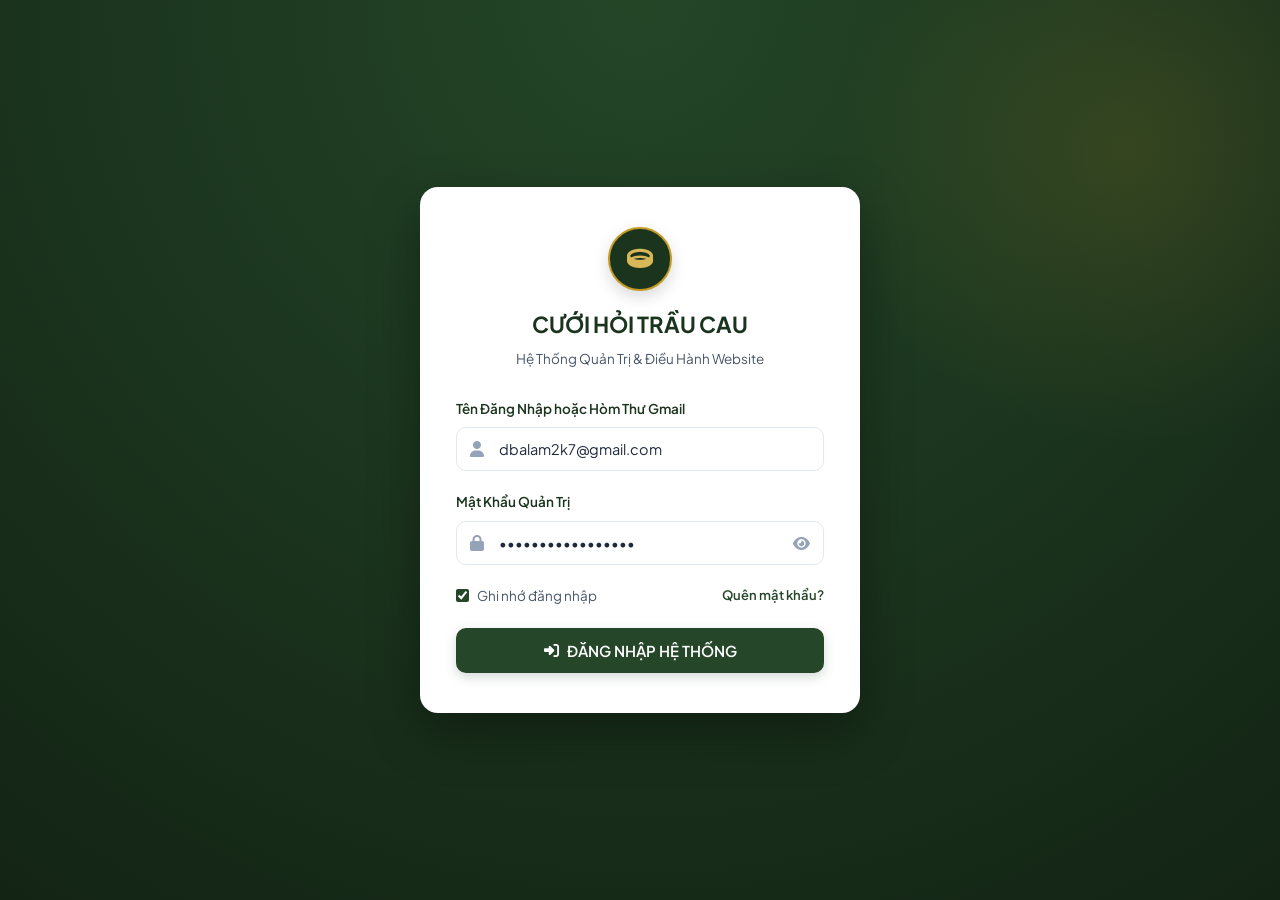
==== commit f4fc419b: "fix(admin): switch to clean modern sans-serif typography, robust foolproof KPI cards and natural fri" ====
--- a/admin.html
+++ b/admin.html
@@ -3,13 +3,13 @@
 <head>
     <meta charset="UTF-8">
     <meta name="viewport" content="width=device-width, initial-scale=1.0">
-    <title>Xưởng Cưới Trầu Cau — Góc Quản Trị Dành Cho Cô Chủ</title>
+    <title>Cưới Hỏi Trầu Cau — Quản Trị Hệ Thống</title>
     <link rel="icon" href="https://cuoihoitraucau.com/favicon.ico" type="image/x-icon">
 
-    <!-- Google Fonts: Playfair Display + Plus Jakarta Sans + Cinzel -->
+    <!-- Google Fonts: Plus Jakarta Sans (Clean Modern Sans-Serif) -->
     <link rel="preconnect" href="https://fonts.googleapis.com">
     <link rel="preconnect" href="https://fonts.gstatic.com" crossorigin>
-    <link href="https://fonts.googleapis.com/css2?family=Cinzel:wght@400;600;700;800&family=Playfair+Display:ital,wght@0,400;0,600;0,700;1,400&family=Plus+Jakarta+Sans:wght@300;400;500;600;700&display=swap" rel="stylesheet">
+    <link href="https://fonts.googleapis.com/css2?family=Plus+Jakarta+Sans:wght@300;400;500;600;700;800&display=swap" rel="stylesheet">
 
     <!-- FontAwesome 6 Icons -->
     <link rel="stylesheet" href="https://cdnjs.cloudflare.com/ajax/libs/font-awesome/6.5.1/css/all.min.css">
@@ -18,7 +18,7 @@
     <script src="https://cdn.jsdelivr.net/npm/xlsx@0.18.5/dist/xlsx.full.min.js"></script>
 
     <!-- Admin CSS -->
-    <link rel="stylesheet" href="css/admin.css">
+    <link rel="stylesheet" href="css/admin.css?v=20260905_v5">
 </head>
 <body>
 
@@ -34,7 +34,7 @@
                         <i class="fas fa-ring"></i>
                     </div>
                     <h1 class="auth-title">CƯỚI HỎI TRẦU CAU</h1>
-                    <p class="auth-subtitle">Góc Quản Trị Thân Mật Dành Riêng Cho Cô Chủ Studio</p>
+                    <p class="auth-subtitle">Hệ Thống Quản Trị & Điều Hành Website</p>
                 </div>
 
                 <form id="loginForm">
@@ -65,7 +65,7 @@
                     </div>
 
                     <button type="submit" class="auth-btn-primary">
-                        <i class="fas fa-sign-in-alt"></i> VÀO BÀN LÀM VIỆC
+                        <i class="fas fa-sign-in-alt"></i> ĐĂNG NHẬP HỆ THỐNG
                     </button>
                 </form>
             </div>
@@ -176,7 +176,7 @@
                 </div>
                 <div>
                     <div class="sidebar-title">TRẦU CAU</div>
-                    <div class="sidebar-tagline">Xưởng Cưới Nghệ Nhân</div>
+                    <div class="sidebar-tagline">Quản Trị Website</div>
                 </div>
             </div>
 
@@ -184,43 +184,43 @@
                 <div class="sidebar-avatar">TC</div>
                 <div>
                     <div class="sidebar-user-name">Cô Chủ Trầu Cau</div>
-                    <div class="sidebar-user-status">Đang mở cửa studio</div>
+                    <div class="sidebar-user-status">Trực tuyến</div>
                 </div>
             </div>
 
             <nav class="sidebar-nav">
-                <span class="nav-heading">Chăm Sóc Khách Hàng</span>
+                <span class="nav-heading">QUẢN LÝ TƯ VẤN</span>
                 <button class="nav-item-btn active" onclick="switchTab('tabDashboard', this)">
-                    <i class="fas fa-book-open"></i> Sổ Tay & Tổng Quan
+                    <i class="fas fa-chart-pie"></i> Tổng Quan
                 </button>
                 <button class="nav-item-btn" onclick="switchTab('tabLeads', this)">
-                    <i class="fas fa-envelope-open-text"></i> Khách Gửi Tâm Thư
+                    <i class="fas fa-users"></i> Khách Hàng Tư Vấn
                     <span id="badgeLeadsCount" class="nav-badge" style="display: none;">0</span>
                 </button>
 
-                <span class="nav-heading">Trưng Bày & Album</span>
+                <span class="nav-heading">QUẢN LÝ NỘI DUNG</span>
                 <button class="nav-item-btn" onclick="switchTab('tabProducts', this)">
-                    <i class="fas fa-archway"></i> Mẫu Cưới Lookbook
+                    <i class="fas fa-ring"></i> Bộ Sưu Tập Mẫu Cưới
                 </button>
                 <button class="nav-item-btn" onclick="switchTab('tabCanva', this)">
-                    <i class="fas fa-palette"></i> Soạn Album Canva
+                    <i class="fas fa-palette"></i> Thiết Kế Album (Canva)
                 </button>
                 <button class="nav-item-btn" onclick="switchTab('tabBlogs', this)">
-                    <i class="fas fa-newspaper"></i> Cẩm Nang & Chuyện Nghề
+                    <i class="fas fa-newspaper"></i> Bài Viết & Cẩm Nang
                 </button>
 
-                <span class="nav-heading">Điều Chỉnh Toàn Web</span>
+                <span class="nav-heading">HỆ THỐNG & CẤU HÌNH</span>
                 <button class="nav-item-btn" onclick="switchTab('tabSiteEditor', this)">
-                    <i class="fas fa-globe-asia"></i> Chỉnh Nội Dung Web (CMS)
+                    <i class="fas fa-globe-asia"></i> Chỉnh Sửa Website (CMS)
                 </button>
                 <button class="nav-item-btn" onclick="switchTab('tabSettings', this)">
-                    <i class="fas fa-sliders-h"></i> Cài Đặt, SMTP & Sheet
+                    <i class="fas fa-sliders-h"></i> Cài Đặt Hệ Thống
                 </button>
             </nav>
 
             <div class="sidebar-footer">
                 <button class="btn-sidebar-logout" onclick="handleLogout()">
-                    <i class="fas fa-sign-out-alt"></i> Nghỉ tay (Đăng xuất)
+                    <i class="fas fa-sign-out-alt"></i> Đăng Xuất
                 </button>
                 <span style="font-size: 11px; color: rgba(255,255,255,0.4);">Trầu Cau Studio</span>
             </div>
@@ -234,12 +234,12 @@
                     <button class="mobile-menu-toggle" onclick="toggleMobileSidebar()">
                         <i class="fas fa-bars"></i>
                     </button>
-                    <h2 id="topbarPageTitle" class="topbar-page-title">Sổ Tay & Tổng Quan Xưởng Cưới</h2>
+                    <h2 id="topbarPageTitle" class="topbar-page-title">Tổng Quan Hệ Thống</h2>
                 </div>
 
                 <div class="topbar-right">
                     <button onclick="exportLeadsToExcel()" class="btn-topbar-action btn-excel-export" title="Xuất toàn bộ sổ tay sang Excel">
-                        <i class="fas fa-file-excel"></i> Xuất Sổ Ra Excel
+                        <i class="fas fa-file-excel"></i> Xuất Excel
                     </button>
                     <button onclick="openGoogleSheet()" class="btn-topbar-action btn-gsheet-link" title="Mở bảng Google Sheet trực tiếp">
                         <i class="fas fa-table"></i> Google Sheet
@@ -257,77 +257,99 @@
                      TAB 1: BÀN LÀM VIỆC & SỔ TAY TỔNG QUAN
                      ========================================== -->
                 <div id="tabDashboard" class="admin-tab-pane active">
-                    <!-- Lời Chào Thân Mật Thay Cho 4 Box Nhập Khuôn AI -->
-                    <div class="atelier-welcome-banner">
+                    <!-- Welcome Greeting Banner -->
+                    <div class="dash-welcome-card">
                         <div>
-                            <div style="font-size: 13px; color: var(--tc-gold); font-weight: 700; text-transform: uppercase; letter-spacing: 1px; margin-bottom: 4px;">
-                                ✦ Góc Chăm Chút Hôn Lễ Của Cô Chủ
-                            </div>
-                            <h3 class="welcome-lead-title">Kính Chúc Cô Chủ Ngày Mới An Lành & Chu Toàn</h3>
-                            <p class="welcome-lead-sub">
-                                Mùa cưới 2026 đang rộn ràng. Hiện đang có <strong id="summaryNewLeadsBadge" style="color: #BE123C;">1 đơn mới</strong> từ các cặp đôi gửi gắm ngày vui cần cô xem qua và hồi âm.
-                            </p>
-                            <div class="welcome-summary-pills">
-                                <span class="summary-pill urgent">
-                                    <i class="fas fa-bell"></i> Đơn cần gọi gấp: <strong id="kpiNewLeads">0</strong>
-                                </span>
-                                <span class="summary-pill">
-                                    <i class="fas fa-inbox"></i> Tổng tâm thư đã nhận: <strong id="kpiTotalLeads">0</strong>
-                                </span>
-                                <span class="summary-pill">
-                                    <i class="fas fa-heart" style="color: #16A34A;"></i> Đã chốt cọc trọn gói: <strong id="kpiDeposited">0</strong>
-                                </span>
-                                <span class="summary-pill">
-                                    <i class="fas fa-archway" style="color: var(--tc-gold);"></i> Mẫu đang trưng bày: <strong>12</strong>
-                                </span>
-                            </div>
-                        </div>
-                    </div>
-
-                    <!-- Layout Tự Nhiên (Biểu Đồ Mềm Mại & Phân Bố Dịch Vụ) -->
-                    <div class="dashboard-organic-grid">
-                        <div class="organic-card">
-                            <div class="card-atelier-header">
-                                <h4 class="card-atelier-title"><i class="fas fa-chart-line"></i> Nhịp Điệu Đặt Lịch (6 Tháng Mùa Cưới)</h4>
-                                <span style="font-size: 13px; color: var(--tc-ink-muted);">Xu hướng 2026</span>
-                            </div>
-                            <div class="chart-soft-box">
-                                <div class="chart-soft-col">
-                                    <div class="chart-soft-pill" style="height: 45%;"></div>
-                                    <span style="font-size: 12px; color: var(--tc-ink-muted);">Tháng 5</span>
-                                </div>
-                                <div class="chart-soft-col">
-                                    <div class="chart-soft-pill" style="height: 60%;"></div>
-                                    <span style="font-size: 12px; color: var(--tc-ink-muted);">Tháng 6</span>
-                                </div>
-                                <div class="chart-soft-col">
-                                    <div class="chart-soft-pill" style="height: 52%;"></div>
-                                    <span style="font-size: 12px; color: var(--tc-ink-muted);">Tháng 7</span>
-                                </div>
-                                <div class="chart-soft-col">
-                                    <div class="chart-soft-pill" style="height: 75%;"></div>
-                                    <span style="font-size: 12px; color: var(--tc-ink-muted);">Tháng 8</span>
-                                </div>
-                                <div class="chart-soft-col">
-                                    <div class="chart-soft-pill current" style="height: 92%;"></div>
-                                    <span style="font-size: 12px; font-weight:700; color: var(--tc-forest);">Tháng 9 (Nay)</span>
-                                </div>
-                                <div class="chart-soft-col">
-                                    <div class="chart-soft-pill" style="height: 85%; opacity: 0.5;"></div>
-                                    <span style="font-size: 12px; color: var(--tc-ink-muted);">Tháng 10</span>
-                                </div>
-                            </div>
-                        </div>
-
-                        <div class="organic-card">
-                            <div class="card-atelier-header">
-                                <h4 class="card-atelier-title"><i class="fas fa-heart"></i> Dịch Vụ Khách Quan Tâm Nhiều Nhất</h4>
+                            <h2 class="dash-welcome-title">Xin chào Cô Chủ Trầu Cau!</h2>
+                            <p class="dash-welcome-desc">Chào mừng cô quay trở lại bàn làm việc. Hiện có <strong id="summaryNewLeadsBadge" class="dash-new-badge">1 đơn mới</strong> từ khách hàng cần tư vấn sớm.</p>
+                        </div>
+                        <div class="dash-welcome-date">
+                            <i class="far fa-calendar-alt"></i> <span id="dashCurrentDate">Thứ Bảy, 05/09/2026</span>
+                        </div>
+                    </div>
+
+                    <!-- 4 Clear KPI Stat Cards -->
+                    <div class="dash-kpi-grid">
+                        <div class="kpi-card kpi-urgent" onclick="switchTab('tabLeads')">
+                            <div class="kpi-icon-wrap"><i class="fas fa-phone-volume"></i></div>
+                            <div class="kpi-content">
+                                <span class="kpi-label">Đơn mới cần gọi ngay</span>
+                                <div class="kpi-value" id="kpiNewLeads">0</div>
+                                <span class="kpi-subtext">Khách đang chờ liên hệ <i class="fas fa-arrow-right"></i></span>
+                            </div>
+                        </div>
+                        <div class="kpi-card kpi-primary" onclick="switchTab('tabLeads')">
+                            <div class="kpi-icon-wrap"><i class="fas fa-users"></i></div>
+                            <div class="kpi-content">
+                                <span class="kpi-label">Tổng khách gửi tư vấn</span>
+                                <div class="kpi-value" id="kpiTotalLeads">0</div>
+                                <span class="kpi-subtext">Đã lưu vào hệ thống</span>
+                            </div>
+                        </div>
+                        <div class="kpi-card kpi-success">
+                            <div class="kpi-icon-wrap"><i class="fas fa-check-circle"></i></div>
+                            <div class="kpi-content">
+                                <span class="kpi-label">Đã chốt cọc trọn gói</span>
+                                <div class="kpi-value" id="kpiDeposited">0</div>
+                                <span class="kpi-subtext">Hợp đồng đang thực hiện</span>
+                            </div>
+                        </div>
+                        <div class="kpi-card kpi-warning" onclick="switchTab('tabProducts')">
+                            <div class="kpi-icon-wrap"><i class="fas fa-archway"></i></div>
+                            <div class="kpi-content">
+                                <span class="kpi-label">Mẫu cưới trưng bày</span>
+                                <div class="kpi-value">12</div>
+                                <span class="kpi-subtext">Mẫu lookbook đang online</span>
+                            </div>
+                        </div>
+                    </div>
+
+                    <!-- Analytics 2-Column Grid -->
+                    <div class="dash-analytics-grid">
+                        <!-- Lượng Đặt Lịch Theo Tháng -->
+                        <div class="dash-card">
+                            <div class="dash-card-header">
+                                <h3 class="dash-card-title"><i class="fas fa-chart-bar" style="color: var(--tc-gold);"></i> Lượng Đặt Lịch Theo Tháng (Mùa Cưới 2026)</h3>
+                                <span class="dash-card-badge">6 tháng gần nhất</span>
+                            </div>
+                            <div class="dash-chart-container">
+                                <div class="chart-col">
+                                    <div class="chart-bar" style="height: 45%;"><span class="chart-value">45%</span></div>
+                                    <span class="chart-label">Tháng 5</span>
+                                </div>
+                                <div class="chart-col">
+                                    <div class="chart-bar" style="height: 60%;"><span class="chart-value">60%</span></div>
+                                    <span class="chart-label">Tháng 6</span>
+                                </div>
+                                <div class="chart-col">
+                                    <div class="chart-bar" style="height: 52%;"><span class="chart-value">52%</span></div>
+                                    <span class="chart-label">Tháng 7</span>
+                                </div>
+                                <div class="chart-col">
+                                    <div class="chart-bar" style="height: 75%;"><span class="chart-value">75%</span></div>
+                                    <span class="chart-label">Tháng 8</span>
+                                </div>
+                                <div class="chart-col">
+                                    <div class="chart-bar current" style="height: 92%;"><span class="chart-value">92%</span></div>
+                                    <span class="chart-label current">Tháng 9 (Nay)</span>
+                                </div>
+                                <div class="chart-col">
+                                    <div class="chart-bar" style="height: 85%; opacity: 0.6;"><span class="chart-value">85%</span></div>
+                                    <span class="chart-label">Tháng 10</span>
+                                </div>
+                            </div>
+                        </div>
+
+                        <!-- Dịch Vụ Khách Quan Tâm Nhiều Nhất -->
+                        <div class="dash-card">
+                            <div class="dash-card-header">
+                                <h3 class="dash-card-title"><i class="fas fa-heart" style="color: #E11D48;"></i> Dịch Vụ Khách Quan Tâm Nhiều Nhất</h3>
                             </div>
                             <div class="service-flow-list">
                                 <div class="service-flow-item">
                                     <div class="service-flow-head">
                                         <span>Trang Trí Gia Tiên</span>
-                                        <span id="distGiaTienCount" style="color: var(--tc-forest);">0 cặp đôi</span>
+                                        <strong id="distGiaTienCount" style="color: var(--tc-forest);">0 khách</strong>
                                     </div>
                                     <div class="service-flow-track">
                                         <div id="distGiaTien" class="service-flow-bar" style="width: 0%; background: var(--tc-forest);"></div>
@@ -337,7 +359,7 @@
                                 <div class="service-flow-item">
                                     <div class="service-flow-head">
                                         <span>Mâm Quả Rồng Phụng</span>
-                                        <span id="distMamQuaCount" style="color: var(--tc-gold);">0 cặp đôi</span>
+                                        <strong id="distMamQuaCount" style="color: var(--tc-gold);">0 khách</strong>
                                     </div>
                                     <div class="service-flow-track">
                                         <div id="distMamQua" class="service-flow-bar" style="width: 0%; background: var(--tc-gold);"></div>
@@ -347,7 +369,7 @@
                                 <div class="service-flow-item">
                                     <div class="service-flow-head">
                                         <span>Rạp Cưới & Bàn Ghế Lụa</span>
-                                        <span id="distRapCuoiCount" style="color: #0284C7;">0 cặp đôi</span>
+                                        <strong id="distRapCuoiCount" style="color: #0284C7;">0 khách</strong>
                                     </div>
                                     <div class="service-flow-track">
                                         <div id="distRapCuoi" class="service-flow-bar" style="width: 0%; background: #0284C7;"></div>
@@ -357,7 +379,7 @@
                                 <div class="service-flow-item">
                                     <div class="service-flow-head">
                                         <span>Xe Hoa Rước Dâu</span>
-                                        <span id="distXeHoaCount" style="color: #E11D48;">0 cặp đôi</span>
+                                        <strong id="distXeHoaCount" style="color: #E11D48;">0 khách</strong>
                                     </div>
                                     <div class="service-flow-track">
                                         <div id="distXeHoa" class="service-flow-bar" style="width: 0%; background: #E11D48;"></div>
@@ -367,12 +389,12 @@
                         </div>
                     </div>
 
-                    <!-- Sổ Ký Tên 5 Khách Gần Nhất -->
-                    <div class="table-card">
-                        <div class="table-toolbar">
-                            <h4 class="card-atelier-title" style="margin: 0;"><i class="fas fa-envelope-open"></i> Đôi Bạn Trẻ Gần Nhất Vừa Đăng Ký Tư Vấn</h4>
+                    <!-- Bảng Khách Gần Nhất -->
+                    <div class="dash-card" style="padding: 24px;">
+                        <div class="dash-card-header">
+                            <h3 class="dash-card-title"><i class="fas fa-envelope-open-text" style="color: var(--tc-forest);"></i> Khách Hàng Đăng Ký Tư Vấn Gần Nhất</h3>
                             <button onclick="switchTab('tabLeads')" class="btn-topbar-action btn-topbar-outline">
-                                Mở Toàn Bộ Sổ Tay <i class="fas fa-arrow-right"></i>
+                                Xem toàn bộ danh sách <i class="fas fa-arrow-right"></i>
                             </button>
                         </div>
                         <div style="overflow-x: auto;">
@@ -381,7 +403,7 @@
                                     <tr>
                                         <th>Cặp Đôi / Thời Gian</th>
                                         <th>Số Điện Thoại / Zalo</th>
-                                        <th>Ngày Lành Dự Kiến</th>
+                                        <th>Ngày Cưới Dự Kiến</th>
                                         <th>Gói Quan Tâm</th>
                                         <th>Trạng Thái</th>
                                         <th>Thao Tác</th>
@@ -968,6 +990,6 @@
 
     <!-- Scripts -->
     <script src="js/projects-data.js"></script>
-    <script src="js/admin.js"></script>
+    <script src="js/admin.js?v=20260905_v5"></script>
 </body>
 </html>
--- a/css/admin.css
+++ b/css/admin.css
@@ -1,12 +1,13 @@
 /**
  * =========================================================================
- * CƯỚI HỎI TRẦU CAU — ATELIER ADMIN SUITE (LUXURY ARTISANAL THEME)
- * Handcrafted, Warm, Non-Tech Friendly & Zero "AI Boxy Vibe"
+ * CƯỚI HỎI TRẦU CAU — ADMIN PORTAL STYLESHEET
+ * 100% Clean Sans-Serif Typography (Plus Jakarta Sans)
+ * Modern, Friendly, Robust, Zero Boxy Clutter & Zero Layout Collapse
  * =========================================================================
  */
 
 :root {
-    /* Bản Sắc Màu Cưới Hoàng Gia Nam Bộ */
+    /* Bản Sắc Màu Cưới Trầu Cau */
     --tc-forest: #1A341D;
     --tc-green: #254629;
     --tc-green-soft: #385E3D;
@@ -18,50 +19,61 @@
     --tc-gold-light: #FBF4DE;
     --tc-gold-foil: linear-gradient(135deg, #C59B27 0%, #E8D18C 50%, #C59B27 100%);
     
-    --tc-paper: #FAF8F2;
-    --tc-paper-warm: #F4EFE6;
-    --tc-paper-card: #FFFFFF;
-    --tc-ink: #1B261D;
-    --tc-ink-soft: #4E5C50;
-    --tc-ink-muted: #7E8C80;
+    --tc-bg: #F8FAF8;
+    --tc-card-bg: #FFFFFF;
+    --tc-border: #E2E8F0;
+    --tc-border-light: rgba(37, 70, 41, 0.08);
     
-    --tc-gold-line: rgba(197, 155, 39, 0.28);
-    --tc-border-soft: rgba(37, 70, 41, 0.08);
+    --tc-ink: #1E293B;
+    --tc-ink-soft: #475569;
+    --tc-ink-muted: #94A3B8;
     
-    /* Đổ bóng tự nhiên như chất liệu giấy mộc & lụa tơ tằm */
-    --tc-shadow-soft: 0 4px 18px rgba(26, 52, 29, 0.04);
-    --tc-shadow-card: 0 10px 30px -5px rgba(26, 52, 29, 0.06), 0 2px 6px rgba(0,0,0,0.02);
-    --tc-shadow-hover: 0 16px 36px -8px rgba(26, 52, 29, 0.12);
+    /* Shadows */
+    --tc-shadow-sm: 0 1px 3px rgba(0, 0, 0, 0.05);
+    --tc-shadow: 0 4px 12px rgba(0, 0, 0, 0.05);
+    --tc-shadow-md: 0 8px 24px rgba(0, 0, 0, 0.07);
+    --tc-shadow-lg: 0 16px 36px rgba(0, 0, 0, 0.1);
     
     --tc-radius-sm: 8px;
-    --tc-radius: 14px;
-    --tc-radius-lg: 22px;
-    --tc-radius-pill: 50px;
+    --tc-radius: 12px;
+    --tc-radius-lg: 18px;
+    --tc-radius-pill: 9999px;
     
-    --tc-font-serif: 'Playfair Display', Georgia, serif;
-    --tc-font-sans: 'Plus Jakarta Sans', -apple-system, sans-serif;
-    --tc-font-cinzel: 'Cinzel', serif;
-}
-
-* {
+    /* 100% Modern Sans-Serif Typography - No Serif */
+    --tc-font-sans: 'Plus Jakarta Sans', -apple-system, BlinkMacSystemFont, 'Segoe UI', Roboto, Helvetica, Arial, sans-serif;
+    --tc-font-serif: var(--tc-font-sans);
+    --tc-font-cinzel: var(--tc-font-sans);
+}
+
+*, *::before, *::after {
     margin: 0;
     padding: 0;
     box-sizing: border-box;
 }
 
+body, button, input, select, textarea, h1, h2, h3, h4, h5, h6, p, span, a, label, div, table, th, td {
+    font-family: var(--tc-font-sans);
+}
+
+.fa, .fas, .far, [class^="fa-"], [class*=" fa-"] {
+    font-family: "Font Awesome 6 Free" !important;
+}
+
+.fab {
+    font-family: "Font Awesome 6 Brands" !important;
+}
+
 body {
-    font-family: var(--tc-font-sans);
-    background-color: var(--tc-paper-warm);
-    background-image: radial-gradient(rgba(197, 155, 39, 0.05) 1px, transparent 1px);
-    background-size: 24px 24px;
+    background-color: var(--tc-bg);
     color: var(--tc-ink);
-    line-height: 1.65;
-    font-size: 15px;
+    line-height: 1.6;
+    font-size: 14.5px;
     -webkit-font-smoothing: antialiased;
+    -moz-osx-font-smoothing: grayscale;
 }
 
 /* ==========================================================================
-   1. MÀN HÌNH ĐĂNG NHẬP / XÁC THỰC THIỆP CƯỚI (AUTH SCREEN)
+   1. MÀN HÌNH ĐĂNG NHẬP / XÁC THỰC (AUTH SCREEN)
    ========================================================================== */
 .auth-wrapper {
     min-height: 100vh;
@@ -77,33 +89,21 @@
 .auth-wrapper::before {
     content: '';
     position: absolute;
-    width: 650px;
-    height: 650px;
-    background: radial-gradient(circle, rgba(197, 155, 39, 0.18) 0%, transparent 68%);
+    width: 600px;
+    height: 600px;
+    background: radial-gradient(circle, rgba(197, 155, 39, 0.15) 0%, transparent 70%);
     top: -150px;
     right: -150px;
     pointer-events: none;
 }
 
-.auth-wrapper::after {
-    content: '';
-    position: absolute;
-    width: 500px;
-    height: 500px;
-    background: radial-gradient(circle, rgba(235, 242, 235, 0.08) 0%, transparent 70%);
-    bottom: -100px;
-    left: -100px;
-    pointer-events: none;
-}
-
 .auth-card {
-    background: #FAF8F2;
-    border: 2px solid var(--tc-gold-line);
+    background: #FFFFFF;
     border-radius: var(--tc-radius-lg);
     width: 100%;
-    max-width: 460px;
-    padding: 44px 38px;
-    box-shadow: 0 25px 60px -10px rgba(0, 0, 0, 0.45);
+    max-width: 440px;
+    padding: 40px 36px;
+    box-shadow: 0 20px 50px rgba(0, 0, 0, 0.35);
     position: relative;
     z-index: 2;
 }
@@ -117,28 +117,27 @@
     display: inline-flex;
     align-items: center;
     justify-content: center;
-    width: 70px;
-    height: 70px;
+    width: 64px;
+    height: 64px;
     background: var(--tc-forest);
     color: var(--tc-gold-champagne);
     border-radius: 50%;
-    font-size: 28px;
+    font-size: 26px;
     margin-bottom: 16px;
     border: 2px solid var(--tc-gold);
-    box-shadow: 0 8px 20px rgba(0,0,0,0.2);
+    box-shadow: 0 6px 16px rgba(0,0,0,0.15);
 }
 
 .auth-title {
-    font-family: var(--tc-font-serif);
-    font-size: 26px;
+    font-size: 22px;
     color: var(--tc-forest);
     font-weight: 700;
-    letter-spacing: 0.5px;
+    letter-spacing: -0.2px;
 }
 
 .auth-subtitle {
     color: var(--tc-ink-soft);
-    font-size: 14px;
+    font-size: 13.5px;
     margin-top: 6px;
 }
 
@@ -148,124 +147,119 @@
 
 .auth-label {
     display: block;
+    font-size: 13.5px;
     font-weight: 600;
     color: var(--tc-forest);
-    margin-bottom: 7px;
-    font-size: 14px;
+    margin-bottom: 8px;
 }
 
 .auth-input-wrap {
     position: relative;
+    display: flex;
+    align-items: center;
+}
+
+.auth-input-icon {
+    position: absolute;
+    left: 14px;
+    color: #94A3B8;
+    font-size: 16px;
 }
 
 .auth-input {
     width: 100%;
-    padding: 13px 16px 13px 44px;
-    border: 1.5px solid rgba(37, 70, 41, 0.18);
-    border-radius: 12px;
-    background: #FFFFFF;
-    font-size: 15px;
+    padding: 12px 14px 12px 42px;
+    border: 1.5px solid #E2E8F0;
+    border-radius: 10px;
+    font-size: 14.5px;
     color: var(--tc-ink);
-    transition: all 0.25s ease;
+    background: #FFFFFF;
+    transition: all 0.2s ease;
 }
 
 .auth-input:focus {
     outline: none;
-    border-color: var(--tc-gold);
-    box-shadow: 0 0 0 3px rgba(197, 155, 39, 0.2);
-}
-
-.auth-input-icon {
-    position: absolute;
-    left: 15px;
-    top: 50%;
-    transform: translateY(-50%);
-    color: var(--tc-green);
-    font-size: 16px;
+    border-color: var(--tc-green);
+    box-shadow: 0 0 0 3px rgba(37, 70, 41, 0.12);
 }
 
 .auth-toggle-pwd {
     position: absolute;
-    right: 15px;
-    top: 50%;
-    transform: translateY(-50%);
+    right: 14px;
     background: none;
     border: none;
-    color: var(--tc-ink-muted);
+    color: #94A3B8;
     cursor: pointer;
-    font-size: 16px;
-}
-
-.auth-btn-primary {
-    width: 100%;
-    padding: 14px 20px;
-    background: linear-gradient(135deg, var(--tc-green) 0%, var(--tc-forest) 100%);
-    color: #FFFFFF;
-    border: 1px solid var(--tc-gold);
-    border-radius: 12px;
-    font-size: 15.5px;
-    font-weight: 600;
-    cursor: pointer;
-    box-shadow: 0 6px 20px rgba(26, 52, 29, 0.25);
-    transition: all 0.25s ease;
-    display: flex;
-    align-items: center;
-    justify-content: center;
-    gap: 10px;
-}
-
-.auth-btn-primary:hover {
-    background: linear-gradient(135deg, var(--tc-green-soft) 0%, var(--tc-green) 100%);
-    transform: translateY(-1px);
-    box-shadow: 0 8px 24px rgba(26, 52, 29, 0.32);
+    font-size: 15px;
 }
 
 .auth-footer-links {
-    margin-top: 20px;
     display: flex;
     justify-content: space-between;
     align-items: center;
-    font-size: 13.5px;
+    font-size: 13px;
+    color: var(--tc-ink-soft);
 }
 
 .auth-link {
     color: var(--tc-green);
     text-decoration: none;
     font-weight: 600;
-    transition: color 0.2s;
 }
 
 .auth-link:hover {
-    color: var(--tc-gold);
     text-decoration: underline;
 }
 
+.auth-btn-primary {
+    width: 100%;
+    padding: 13px;
+    background: var(--tc-green);
+    color: #FFFFFF;
+    border: none;
+    border-radius: 10px;
+    font-size: 15px;
+    font-weight: 600;
+    cursor: pointer;
+    display: flex;
+    align-items: center;
+    justify-content: center;
+    gap: 8px;
+    transition: all 0.2s ease;
+    box-shadow: 0 4px 12px rgba(37, 70, 41, 0.2);
+}
+
+.auth-btn-primary:hover {
+    background: var(--tc-forest);
+    transform: translateY(-1px);
+    box-shadow: 0 6px 16px rgba(37, 70, 41, 0.25);
+}
+
 .otp-digit-input {
-    width: 100%;
-    max-width: 240px;
-    height: 58px;
+    width: 220px;
+    font-size: 28px;
+    letter-spacing: 12px;
     text-align: center;
-    font-size: 26px;
+    padding: 12px;
+    border: 2px solid var(--tc-green);
+    border-radius: 10px;
+    margin: 10px auto;
+    display: block;
     font-weight: 700;
     color: var(--tc-forest);
-    border: 2px solid var(--tc-gold-line);
-    border-radius: 12px;
-    background: #FFFFFF;
-    letter-spacing: 8px;
 }
 
 /* ==========================================================================
-   2. KHUNG GIAO DIỆN QUẢN TRỊ (ORGANIC ATELIER LAYOUT)
+   2. BỐ CỤC CHÍNH (ADMIN APP & SIDEBAR)
    ========================================================================== */
 .admin-app {
     display: flex;
     min-height: 100vh;
 }
 
-/* Thanh Sidebar Nghệ Nhân */
 .admin-sidebar {
-    width: 280px;
-    background: linear-gradient(180deg, #18311B 0%, #122414 100%);
+    width: 260px;
+    background: var(--tc-forest);
     color: #FFFFFF;
     display: flex;
     flex-direction: column;
@@ -274,163 +268,151 @@
     bottom: 0;
     left: 0;
     z-index: 100;
-    border-right: 1px solid var(--tc-gold-line);
-    transition: transform 0.3s cubic-bezier(0.16, 1, 0.3, 1);
+    transition: transform 0.3s ease;
+    box-shadow: 4px 0 16px rgba(0, 0, 0, 0.1);
 }
 
 .sidebar-brand {
-    padding: 26px 22px;
-    display: flex;
-    align-items: center;
-    gap: 14px;
-    border-bottom: 1px solid rgba(255, 255, 255, 0.07);
+    padding: 24px 20px;
+    display: flex;
+    align-items: center;
+    gap: 12px;
+    border-bottom: 1px solid rgba(255, 255, 255, 0.08);
 }
 
 .sidebar-logo-icon {
-    width: 44px;
-    height: 44px;
-    background: rgba(197, 155, 39, 0.18);
+    width: 42px;
+    height: 42px;
+    background: rgba(197, 155, 39, 0.2);
     border: 1.5px solid var(--tc-gold);
-    border-radius: 12px;
+    border-radius: 10px;
     display: flex;
     align-items: center;
     justify-content: center;
     color: var(--tc-gold-champagne);
-    font-size: 20px;
+    font-size: 18px;
+    flex-shrink: 0;
 }
 
 .sidebar-title {
-    font-family: var(--tc-font-serif);
-    font-size: 19px;
-    font-weight: 700;
+    font-size: 17px;
+    font-weight: 800;
     letter-spacing: 0.5px;
     color: #FFFFFF;
 }
 
 .sidebar-tagline {
-    font-size: 11px;
-    color: var(--tc-gold-champagne);
-    text-transform: uppercase;
-    letter-spacing: 1.2px;
-}
-
-/* Thẻ cô chủ */
+    font-size: 11.5px;
+    color: rgba(255, 255, 255, 0.6);
+}
+
 .sidebar-user-card {
-    margin: 16px 14px 8px;
-    padding: 14px 16px;
+    padding: 16px 20px;
     display: flex;
     align-items: center;
     gap: 12px;
-    background: rgba(255, 255, 255, 0.05);
-    border: 1px solid rgba(197, 155, 39, 0.2);
-    border-radius: 14px;
+    background: rgba(255, 255, 255, 0.04);
+    border-bottom: 1px solid rgba(255, 255, 255, 0.08);
 }
 
 .sidebar-avatar {
-    width: 40px;
-    height: 40px;
+    width: 36px;
+    height: 36px;
     border-radius: 50%;
-    background: var(--tc-gold-foil);
+    background: var(--tc-gold);
     color: var(--tc-forest);
+    font-weight: 700;
+    font-size: 13px;
     display: flex;
     align-items: center;
     justify-content: center;
-    font-weight: 700;
-    font-size: 16px;
     flex-shrink: 0;
 }
 
 .sidebar-user-name {
+    font-size: 13.5px;
     font-weight: 600;
-    font-size: 14px;
     color: #FFFFFF;
 }
 
 .sidebar-user-status {
-    font-size: 12px;
-    color: #A3CF9D;
-    display: flex;
-    align-items: center;
-    gap: 6px;
+    font-size: 11.5px;
+    color: #4ADE80;
+    display: flex;
+    align-items: center;
+    gap: 5px;
 }
 
 .sidebar-user-status::before {
     content: '';
-    width: 7px;
-    height: 7px;
+    display: inline-block;
+    width: 6px;
+    height: 6px;
     background: #4ADE80;
     border-radius: 50%;
-    box-shadow: 0 0 8px #4ADE80;
 }
 
 .sidebar-nav {
+    padding: 16px 12px;
     flex: 1;
-    padding: 12px 14px;
     overflow-y: auto;
-    display: flex;
-    flex-direction: column;
-    gap: 4px;
 }
 
 .nav-heading {
-    font-size: 11px;
+    display: block;
+    font-size: 10.5px;
+    font-weight: 700;
     text-transform: uppercase;
-    letter-spacing: 1.2px;
+    letter-spacing: 0.8px;
     color: rgba(255, 255, 255, 0.4);
-    padding: 12px 14px 4px;
-    font-weight: 700;
+    padding: 14px 12px 6px;
 }
 
 .nav-item-btn {
-    display: flex;
-    align-items: center;
-    gap: 14px;
-    padding: 12px 16px;
-    border-radius: 12px;
-    color: rgba(255, 255, 255, 0.85);
+    width: 100%;
+    padding: 11px 14px;
+    border: none;
+    border-radius: 8px;
     background: transparent;
-    border: none;
-    width: 100%;
+    color: rgba(255, 255, 255, 0.8);
+    font-size: 13.5px;
+    font-weight: 500;
+    display: flex;
+    align-items: center;
+    gap: 12px;
+    cursor: pointer;
+    transition: all 0.2s ease;
+    margin-bottom: 3px;
     text-align: left;
-    font-size: 14px;
-    font-weight: 500;
-    cursor: pointer;
-    transition: all 0.22s ease;
-}
-
-.nav-item-btn i {
-    font-size: 16px;
-    width: 22px;
-    color: var(--tc-gold-champagne);
-    opacity: 0.85;
 }
 
 .nav-item-btn:hover {
-    background: rgba(255, 255, 255, 0.07);
+    background: rgba(255, 255, 255, 0.08);
     color: #FFFFFF;
-    transform: translateX(3px);
 }
 
 .nav-item-btn.active {
-    background: linear-gradient(90deg, rgba(197, 155, 39, 0.28) 0%, rgba(197, 155, 39, 0.08) 100%);
+    background: rgba(197, 155, 39, 0.2);
     color: #FFFFFF;
     font-weight: 600;
     border-left: 3px solid var(--tc-gold);
 }
 
-.nav-item-btn.active i {
-    color: var(--tc-gold);
-    opacity: 1;
+.nav-item-btn i {
+    width: 18px;
+    text-align: center;
+    font-size: 15px;
+    color: var(--tc-gold-champagne);
 }
 
 .nav-badge {
     margin-left: auto;
-    padding: 3px 9px;
-    border-radius: 20px;
-    font-size: 11.5px;
+    background: #EF4444;
+    color: #FFFFFF;
+    font-size: 11px;
     font-weight: 700;
-    background: #E11D48;
-    color: #FFFFFF;
+    padding: 2px 7px;
+    border-radius: var(--tc-radius-pill);
 }
 
 .sidebar-footer {
@@ -442,42 +424,42 @@
 }
 
 .btn-sidebar-logout {
-    display: flex;
-    align-items: center;
-    gap: 8px;
     background: none;
     border: none;
     color: rgba(255, 255, 255, 0.7);
-    font-size: 13.5px;
+    font-size: 13px;
     cursor: pointer;
+    display: flex;
+    align-items: center;
+    gap: 8px;
     transition: color 0.2s;
 }
 
 .btn-sidebar-logout:hover {
-    color: #FF8080;
-}
-
-/* Phần Thân Trang Chính */
+    color: #F87171;
+}
+
+/* Main Content Area */
 .admin-main {
     flex: 1;
-    margin-left: 280px;
+    margin-left: 260px;
     display: flex;
     flex-direction: column;
     min-height: 100vh;
 }
 
 .admin-topbar {
-    height: 74px;
-    background: rgba(250, 248, 242, 0.92);
-    backdrop-filter: blur(10px);
-    border-bottom: 1px solid var(--tc-border-soft);
-    padding: 0 36px;
+    height: 70px;
+    background: #FFFFFF;
+    border-bottom: 1px solid var(--tc-border);
+    padding: 0 32px;
     display: flex;
     align-items: center;
     justify-content: space-between;
     position: sticky;
     top: 0;
     z-index: 90;
+    box-shadow: var(--tc-shadow-sm);
 }
 
 .topbar-left {
@@ -491,36 +473,58 @@
     background: none;
     border: none;
     font-size: 20px;
-    color: var(--tc-forest);
+    color: var(--tc-ink);
     cursor: pointer;
 }
 
 .topbar-page-title {
-    font-family: var(--tc-font-serif);
-    font-size: 22px;
+    font-size: 20px;
     font-weight: 700;
     color: var(--tc-forest);
+    letter-spacing: -0.2px;
 }
 
 .topbar-right {
     display: flex;
     align-items: center;
-    gap: 14px;
+    gap: 10px;
 }
 
 .btn-topbar-action {
     display: inline-flex;
     align-items: center;
-    gap: 8px;
-    padding: 9px 18px;
+    gap: 7px;
+    padding: 8px 16px;
     border-radius: var(--tc-radius-pill);
-    font-size: 13.5px;
+    font-size: 13px;
     font-weight: 600;
     text-decoration: none;
     cursor: pointer;
     transition: all 0.2s ease;
 }
 
+.btn-excel-export {
+    background: #059669;
+    color: #FFFFFF;
+    border: none;
+}
+
+.btn-excel-export:hover {
+    background: #047857;
+    transform: translateY(-1px);
+}
+
+.btn-gsheet-link {
+    background: #FFFFFF;
+    color: #1E293B;
+    border: 1.5px solid #CBD5E1;
+}
+
+.btn-gsheet-link:hover {
+    background: #F1F5F9;
+    border-color: #94A3B8;
+}
+
 .btn-topbar-outline {
     border: 1.5px solid var(--tc-green);
     color: var(--tc-green);
@@ -532,19 +536,19 @@
 }
 
 .btn-topbar-gold {
-    background: var(--tc-gold-foil);
-    color: var(--tc-forest);
-    border: 1px solid rgba(197, 155, 39, 0.4);
-    box-shadow: 0 3px 12px rgba(197, 155, 39, 0.25);
+    background: var(--tc-gold);
+    color: #FFFFFF;
+    border: none;
+    box-shadow: 0 2px 8px rgba(197, 155, 39, 0.25);
 }
 
 .btn-topbar-gold:hover {
+    background: #B48A20;
     transform: translateY(-1px);
-    box-shadow: 0 5px 16px rgba(197, 155, 39, 0.35);
 }
 
 .admin-body {
-    padding: 36px;
+    padding: 28px 32px;
     flex: 1;
 }
 
@@ -554,164 +558,250 @@
 
 .admin-tab-pane.active {
     display: block;
-    animation: atelierFadeIn 0.3s ease;
-}
-
-@keyframes atelierFadeIn {
-    from { opacity: 0; transform: translateY(6px); }
+    animation: fadeIn 0.25s ease-out;
+}
+
+@keyframes fadeIn {
+    from { opacity: 0; transform: translateY(4px); }
     to { opacity: 1; transform: translateY(0); }
 }
 
 /* ==========================================================================
-   3. KHÔNG KHÍ THỦ CÔNG: BÀN LÀM VIỆC & SỔ TAY KHÁCH HÀNG (UNBOXED)
+   3. BẢNG ĐIỀU KHIỂN & TỔNG QUAN (TAB 1 DASHBOARD)
    ========================================================================== */
 
-/* Lời Chào Thân Mật Thay Cho Thẻ KPI Cứng Nhắc */
-.atelier-welcome-banner {
-    background: linear-gradient(135deg, #FAF8F2 0%, #F5EFE3 100%);
-    border: 1px solid var(--tc-gold-line);
-    border-radius: var(--tc-radius-lg);
-    padding: 28px 32px;
-    margin-bottom: 30px;
-    box-shadow: var(--tc-shadow-card);
+/* Welcome Greeting Banner */
+.dash-welcome-card {
+    background: #FFFFFF;
+    border: 1px solid var(--tc-border);
+    border-radius: var(--tc-radius);
+    padding: 22px 26px;
+    margin-bottom: 24px;
     display: flex;
     align-items: center;
     justify-content: space-between;
-    position: relative;
+    box-shadow: var(--tc-shadow-sm);
+}
+
+.dash-welcome-title {
+    font-size: 21px;
+    font-weight: 700;
+    color: var(--tc-forest);
+    margin-bottom: 4px;
+    letter-spacing: -0.2px;
+}
+
+.dash-welcome-desc {
+    color: var(--tc-ink-soft);
+    font-size: 14px;
+}
+
+.dash-new-badge {
+    color: #DC2626;
+    font-weight: 700;
+}
+
+.dash-welcome-date {
+    font-size: 13px;
+    color: var(--tc-ink-soft);
+    background: #F1F5F9;
+    padding: 8px 14px;
+    border-radius: var(--tc-radius-pill);
+    display: flex;
+    align-items: center;
+    gap: 7px;
+    font-weight: 500;
+}
+
+/* 4 Clear KPI Stat Cards */
+.dash-kpi-grid {
+    display: grid;
+    grid-template-columns: repeat(4, 1fr);
+    gap: 20px;
+    margin-bottom: 24px;
+}
+
+.kpi-card {
+    background: #FFFFFF;
+    border: 1px solid var(--tc-border);
+    border-radius: var(--tc-radius);
+    padding: 20px;
+    display: flex;
+    align-items: center;
+    gap: 16px;
+    box-shadow: var(--tc-shadow-sm);
+    transition: all 0.2s ease;
+    cursor: pointer;
+}
+
+.kpi-card:hover {
+    transform: translateY(-2px);
+    box-shadow: var(--tc-shadow);
+    border-color: #CBD5E1;
+}
+
+.kpi-icon-wrap {
+    width: 52px;
+    height: 52px;
+    border-radius: 12px;
+    display: flex;
+    align-items: center;
+    justify-content: center;
+    font-size: 20px;
+    flex-shrink: 0;
+}
+
+.kpi-card.kpi-urgent .kpi-icon-wrap {
+    background: #FEE2E2;
+    color: #DC2626;
+}
+
+.kpi-card.kpi-urgent .kpi-value {
+    color: #DC2626;
+}
+
+.kpi-card.kpi-primary .kpi-icon-wrap {
+    background: #E0E7FF;
+    color: #4338CA;
+}
+
+.kpi-card.kpi-success .kpi-icon-wrap {
+    background: #DCFCE7;
+    color: #15803D;
+}
+
+.kpi-card.kpi-warning .kpi-icon-wrap {
+    background: #FEF3C7;
+    color: #D97706;
+}
+
+.kpi-content {
+    flex: 1;
+    min-width: 0;
+}
+
+.kpi-label {
+    display: block;
+    font-size: 13px;
+    font-weight: 600;
+    color: var(--tc-ink-soft);
+    white-space: nowrap;
     overflow: hidden;
-}
-
-.atelier-welcome-banner::after {
-    content: '❦';
-    position: absolute;
-    right: 24px;
-    top: 50%;
-    transform: translateY(-50%);
-    font-size: 110px;
-    color: rgba(197, 155, 39, 0.07);
-    pointer-events: none;
-    font-family: serif;
-}
-
-.welcome-lead-title {
-    font-family: var(--tc-font-serif);
-    font-size: 24px;
+    text-overflow: ellipsis;
+}
+
+.kpi-value {
+    font-size: 28px;
+    font-weight: 800;
     color: var(--tc-forest);
-    font-weight: 700;
-    margin-bottom: 6px;
-}
-
-.welcome-lead-sub {
-    color: var(--tc-ink-soft);
-    font-size: 14.5px;
-    max-width: 620px;
-}
-
-.welcome-summary-pills {
-    display: flex;
-    gap: 14px;
-    margin-top: 18px;
-    flex-wrap: wrap;
-}
-
-.summary-pill {
-    background: #FFFFFF;
-    border: 1px solid var(--tc-border-soft);
-    padding: 8px 18px;
-    border-radius: var(--tc-radius-pill);
-    font-size: 13.5px;
-    display: inline-flex;
-    align-items: center;
-    gap: 8px;
-    box-shadow: var(--tc-shadow-soft);
-}
-
-.summary-pill strong {
-    color: var(--tc-forest);
-    font-size: 16px;
-}
-
-.summary-pill.urgent {
-    background: #FFF1F2;
-    border-color: #FECDD3;
-    color: #BE123C;
-}
-
-.summary-pill.urgent strong {
-    color: #BE123C;
-}
-
-/* Thẻ Dịch Vụ & Xu Hướng Dạng Tự Nhiên */
-.dashboard-organic-grid {
+    line-height: 1.15;
+    margin: 4px 0 2px;
+}
+
+.kpi-subtext {
+    font-size: 11.5px;
+    color: #94A3B8;
+    display: block;
+}
+
+/* Analytics 2-Column Grid */
+.dash-analytics-grid {
     display: grid;
-    grid-template-columns: 1.6fr 1fr;
-    gap: 28px;
-    margin-bottom: 30px;
-}
-
-.organic-card {
-    background: #FFFFFF;
-    border: 1px solid var(--tc-border-soft);
-    border-radius: var(--tc-radius-lg);
-    padding: 28px;
-    box-shadow: var(--tc-shadow-card);
-}
-
-.card-atelier-header {
+    grid-template-columns: 1.5fr 1fr;
+    gap: 20px;
+    margin-bottom: 24px;
+}
+
+.dash-card {
+    background: #FFFFFF;
+    border: 1px solid var(--tc-border);
+    border-radius: var(--tc-radius);
+    padding: 24px;
+    box-shadow: var(--tc-shadow-sm);
+}
+
+.dash-card-header {
     display: flex;
     align-items: center;
     justify-content: space-between;
     margin-bottom: 20px;
 }
 
-.card-atelier-title {
-    font-family: var(--tc-font-serif);
-    font-size: 19px;
+.dash-card-title {
+    font-size: 16px;
+    font-weight: 700;
     color: var(--tc-forest);
+    display: flex;
+    align-items: center;
+    gap: 8px;
+}
+
+.dash-card-badge {
+    font-size: 12px;
+    color: var(--tc-ink-muted);
+    background: #F1F5F9;
+    padding: 4px 10px;
+    border-radius: var(--tc-radius-pill);
+    font-weight: 500;
+}
+
+/* Modern Bar Chart Container */
+.dash-chart-container {
+    display: flex;
+    align-items: flex-end;
+    justify-content: space-between;
+    height: 190px;
+    padding: 10px 10px 0;
+    gap: 14px;
+}
+
+.chart-col {
+    flex: 1;
+    display: flex;
+    flex-direction: column;
+    align-items: center;
+    height: 100%;
+    justify-content: flex-end;
+    gap: 8px;
+}
+
+.chart-bar {
+    width: 100%;
+    max-width: 38px;
+    background: linear-gradient(180deg, #93C5FD 0%, #3B82F6 100%);
+    border-radius: 6px 6px 0 0;
+    position: relative;
+    transition: height 0.4s ease;
+    display: flex;
+    align-items: flex-start;
+    justify-content: center;
+    padding-top: 4px;
+}
+
+.chart-bar.current {
+    background: linear-gradient(180deg, #34D399 0%, #059669 100%);
+    box-shadow: 0 4px 12px rgba(5, 150, 105, 0.25);
+}
+
+.chart-value {
+    font-size: 10.5px;
     font-weight: 700;
-    display: flex;
-    align-items: center;
-    gap: 10px;
-}
-
-.card-atelier-title i {
-    color: var(--tc-gold);
-    font-size: 17px;
-}
-
-/* Thanh Xu Hướng Mềm Mại */
-.chart-soft-box {
-    display: flex;
-    align-items: flex-end;
-    gap: 16px;
-    height: 190px;
-    padding: 10px 0;
-}
-
-.chart-soft-col {
-    flex: 1;
-    display: flex;
-    flex-direction: column;
-    align-items: center;
-    justify-content: flex-end;
-    height: 100%;
-    gap: 8px;
-}
-
-.chart-soft-pill {
-    width: 100%;
-    max-width: 32px;
-    background: linear-gradient(180deg, rgba(197, 155, 39, 0.6) 0%, rgba(37, 70, 41, 0.8) 100%);
-    border-radius: 20px 20px 0 0;
-    transition: height 0.5s cubic-bezier(0.16, 1, 0.3, 1);
-}
-
-.chart-soft-pill.current {
-    background: linear-gradient(180deg, var(--tc-gold) 0%, var(--tc-green) 100%);
-    box-shadow: 0 4px 14px rgba(197, 155, 39, 0.3);
-}
-
-/* Danh Sách Phân Bố Dịch Vụ */
+    color: #FFFFFF;
+}
+
+.chart-label {
+    font-size: 12px;
+    color: var(--tc-ink-soft);
+    font-weight: 500;
+    white-space: nowrap;
+}
+
+.chart-label.current {
+    font-weight: 700;
+    color: #059669;
+}
+
+/* Service Distribution Flow List */
 .service-flow-list {
     display: flex;
     flex-direction: column;
@@ -727,13 +817,14 @@
 .service-flow-head {
     display: flex;
     justify-content: space-between;
-    font-size: 14px;
+    font-size: 13.5px;
     font-weight: 600;
+    color: var(--tc-ink);
 }
 
 .service-flow-track {
-    height: 8px;
-    background: #F1ECE3;
+    height: 9px;
+    background: #F1F5F9;
     border-radius: 10px;
     overflow: hidden;
 }
@@ -741,126 +832,86 @@
 .service-flow-bar {
     height: 100%;
     border-radius: 10px;
-    background: var(--tc-green);
     transition: width 0.4s ease;
 }
 
 /* ==========================================================================
-   4. BẢNG SỔ TAY TƯ VẤN (CALLIGRAPHY GUEST REGISTER)
+   4. BẢNG DỮ LIỆU & QUẢN LÝ TƯ VẤN (TABLES & LEADS)
    ========================================================================== */
 .table-card {
     background: #FFFFFF;
-    border: 1px solid var(--tc-border-soft);
-    border-radius: var(--tc-radius-lg);
-    box-shadow: var(--tc-shadow-card);
-    overflow: hidden;
+    border: 1px solid var(--tc-border);
+    border-radius: var(--tc-radius);
+    padding: 24px;
+    box-shadow: var(--tc-shadow-sm);
+    margin-bottom: 24px;
 }
 
 .table-toolbar {
-    padding: 20px 28px;
     display: flex;
     align-items: center;
     justify-content: space-between;
-    border-bottom: 1px solid rgba(37, 70, 41, 0.06);
-    gap: 16px;
+    margin-bottom: 18px;
     flex-wrap: wrap;
+    gap: 14px;
 }
 
 .table-filter-pills {
     display: flex;
-    gap: 8px;
+    gap: 6px;
     flex-wrap: wrap;
 }
 
 .filter-pill {
-    padding: 7px 18px;
+    padding: 7px 15px;
     border-radius: var(--tc-radius-pill);
-    border: 1px solid rgba(37, 70, 41, 0.12);
-    background: #FFFFFF;
-    color: var(--tc-ink);
-    font-size: 13.5px;
-    font-weight: 500;
+    border: 1px solid #E2E8F0;
+    background: #F8FAFC;
+    color: var(--tc-ink-soft);
+    font-size: 13px;
+    font-weight: 600;
     cursor: pointer;
     transition: all 0.2s;
 }
 
+.filter-pill:hover {
+    background: #F1F5F9;
+    color: var(--tc-ink);
+}
+
 .filter-pill.active {
-    background: var(--tc-green);
+    background: var(--tc-forest);
     color: #FFFFFF;
-    border-color: var(--tc-green);
-    box-shadow: 0 3px 10px rgba(37, 70, 41, 0.2);
+    border-color: var(--tc-forest);
 }
 
 .search-box {
     position: relative;
-    width: 250px;
+    display: flex;
+    align-items: center;
+}
+
+.search-icon {
+    position: absolute;
+    left: 12px;
+    color: #94A3B8;
+    font-size: 14px;
 }
 
 .search-input {
-    width: 100%;
-    padding: 9px 14px 9px 38px;
-    border: 1.5px solid rgba(37, 70, 41, 0.14);
+    padding: 8px 14px 8px 36px;
+    border: 1.5px solid #E2E8F0;
     border-radius: var(--tc-radius-pill);
     font-size: 13.5px;
-    background: #FAF8F2;
+    width: 240px;
+    color: var(--tc-ink);
     transition: all 0.2s;
 }
 
 .search-input:focus {
     outline: none;
-    border-color: var(--tc-gold);
-    background: #FFFFFF;
-    box-shadow: 0 0 0 3px rgba(197, 155, 39, 0.15);
-}
-
-.search-icon {
-    position: absolute;
-    left: 14px;
-    top: 50%;
-    transform: translateY(-50%);
-    color: var(--tc-ink-muted);
-}
-
-.btn-excel-export {
-    display: inline-flex;
-    align-items: center;
-    gap: 8px;
-    background: #147A46;
-    color: #FFFFFF;
-    border: none;
-    padding: 10px 20px;
-    border-radius: var(--tc-radius-pill);
-    font-size: 14px;
-    font-weight: 600;
-    cursor: pointer;
-    box-shadow: 0 4px 14px rgba(20, 122, 70, 0.25);
-    transition: all 0.2s;
-}
-
-.btn-excel-export:hover {
-    background: #0E6237;
-    transform: translateY(-1px);
-}
-
-.btn-gsheet-link {
-    display: inline-flex;
-    align-items: center;
-    gap: 8px;
-    background: #FFFFFF;
-    color: #1E293B;
-    border: 1.5px solid #CBD5E1;
-    padding: 9px 18px;
-    border-radius: var(--tc-radius-pill);
-    font-size: 13.5px;
-    font-weight: 600;
-    text-decoration: none;
-    cursor: pointer;
-    transition: all 0.2s;
-}
-
-.btn-gsheet-link:hover {
-    background: #F8FAFC;
-    border-color: #94A3B8;
+    border-color: var(--tc-green);
+    width: 280px;
 }
 
 .adm-table {
@@ -870,51 +921,51 @@
 }
 
 .adm-table th {
-    background: #FAF8F2;
-    padding: 14px 22px;
-    font-size: 13px;
+    background: #F8FAFC;
+    padding: 13px 18px;
+    font-size: 12.5px;
     font-weight: 700;
-    color: var(--tc-forest);
-    border-bottom: 1.5px solid rgba(197, 155, 39, 0.2);
+    color: var(--tc-ink-soft);
+    border-bottom: 1.5px solid #E2E8F0;
     text-transform: uppercase;
-    letter-spacing: 0.6px;
+    letter-spacing: 0.5px;
 }
 
 .adm-table td {
-    padding: 18px 22px;
-    border-bottom: 1px solid #F3EFE6;
-    font-size: 14px;
+    padding: 15px 18px;
+    border-bottom: 1px solid #F1F5F9;
+    font-size: 13.5px;
     vertical-align: middle;
 }
 
 .adm-table tbody tr:hover {
-    background-color: #FAF8F2;
-}
-
-/* Nhãn Trạng Thái */
+    background-color: #F8FAFC;
+}
+
+/* Status Badges */
 .status-badge {
     display: inline-flex;
     align-items: center;
-    gap: 6px;
-    padding: 5px 12px;
+    gap: 5px;
+    padding: 4px 10px;
     border-radius: var(--tc-radius-pill);
     font-size: 12px;
     font-weight: 600;
 }
 
-.status-badge.new { background: #E0F2FE; color: #0369A1; }
+.status-badge.new { background: #DBEAFE; color: #1D4ED8; }
 .status-badge.contacting { background: #FEF3C7; color: #B45309; }
 .status-badge.deposited { background: #DCFCE7; color: #15803D; }
 .status-badge.completed { background: #F3E8FF; color: #7E22CE; }
 .status-badge.cancelled { background: #F1F5F9; color: #64748B; }
 
 .status-select {
-    padding: 6px 12px;
+    padding: 5px 10px;
     border-radius: var(--tc-radius-pill);
-    border: 1px solid var(--tc-border-soft);
-    font-size: 13px;
+    border: 1px solid #CBD5E1;
+    font-size: 12.5px;
     font-weight: 500;
-    background: #FAF8F2;
+    background: #FFFFFF;
     cursor: pointer;
 }
 
@@ -922,12 +973,12 @@
     display: inline-flex;
     align-items: center;
     justify-content: center;
-    width: 36px;
-    height: 36px;
-    border-radius: 50%;
-    border: 1px solid var(--tc-border-soft);
-    background: #FFFFFF;
-    color: var(--tc-ink);
+    width: 32px;
+    height: 32px;
+    border-radius: 8px;
+    border: 1px solid #E2E8F0;
+    background: #FFFFFF;
+    color: var(--tc-ink-soft);
     cursor: pointer;
     text-decoration: none;
     transition: all 0.2s;
@@ -936,43 +987,45 @@
 .btn-table-action:hover {
     background: var(--tc-green);
     color: #FFFFFF;
+    border-color: var(--tc-green);
 }
 
 .btn-table-action.delete:hover {
-    background: #E11D48;
+    background: #EF4444;
     color: #FFFFFF;
+    border-color: #EF4444;
 }
 
 /* ==========================================================================
-   5. BỘ SOẠN THẢO ALBUM CANVA (ATELIER STYLE)
+   5. BỘ SOẠN THẢO ALBUM CANVA (CANVA-STYLE ALBUM EDITOR)
    ========================================================================== */
 .canva-editor-card {
     background: #FFFFFF;
-    border: 1px solid var(--tc-border-soft);
-    border-radius: var(--tc-radius-lg);
-    padding: 32px;
-    box-shadow: var(--tc-shadow-card);
-    margin-bottom: 30px;
+    border: 1px solid var(--tc-border);
+    border-radius: var(--tc-radius);
+    padding: 28px;
+    box-shadow: var(--tc-shadow-sm);
+    margin-bottom: 24px;
 }
 
 .preset-selector-row {
     display: grid;
     grid-template-columns: repeat(4, 1fr);
     gap: 16px;
-    margin-bottom: 26px;
+    margin-bottom: 24px;
 }
 
 .preset-btn {
-    border: 1.5px solid var(--tc-border-soft);
-    border-radius: 16px;
-    padding: 18px;
-    background: #FAF8F2;
+    border: 1.5px solid #E2E8F0;
+    border-radius: 12px;
+    padding: 16px;
+    background: #F8FAFC;
     text-align: left;
     cursor: pointer;
-    transition: all 0.25s ease;
+    transition: all 0.2s ease;
     display: flex;
     flex-direction: column;
-    gap: 8px;
+    gap: 6px;
 }
 
 .preset-btn:hover {
@@ -983,33 +1036,34 @@
 
 .preset-btn.active {
     border-color: var(--tc-green);
-    background: #EBF2EB;
-    box-shadow: 0 6px 18px rgba(37, 70, 41, 0.12);
+    background: var(--tc-green-light);
+    box-shadow: 0 4px 12px rgba(37, 70, 41, 0.1);
 }
 
 .preset-icon {
-    font-size: 24px;
+    font-size: 22px;
     color: var(--tc-green);
 }
 
 .preset-name {
     font-weight: 700;
-    font-size: 15px;
+    font-size: 14.5px;
     color: var(--tc-forest);
 }
 
 .preset-desc {
     font-size: 12px;
     color: var(--tc-ink-soft);
-}
-
-/* Khung Vẽ Canvas Trực Quan */
+    line-height: 1.4;
+}
+
+/* Canvas Board */
 .canva-board {
-    background: #1C271E;
-    border: 2px dashed rgba(197, 155, 39, 0.35);
-    border-radius: 18px;
-    padding: 32px;
-    min-height: 480px;
+    background: #18241B;
+    border: 2px dashed rgba(197, 155, 39, 0.4);
+    border-radius: 14px;
+    padding: 28px;
+    min-height: 460px;
     position: relative;
     margin-bottom: 24px;
 }
@@ -1017,30 +1071,30 @@
 .canva-layout-magazine {
     display: grid;
     grid-template-columns: 1.2fr 1fr;
-    gap: 20px;
-    max-width: 900px;
+    gap: 18px;
+    max-width: 880px;
     margin: 0 auto;
 }
 
 .canva-layout-magazine .magazine-col-right {
     display: flex;
     flex-direction: column;
-    gap: 20px;
+    gap: 18px;
 }
 
 .canva-layout-grid2x2 {
     display: grid;
     grid-template-columns: 1fr 1fr;
-    gap: 20px;
-    max-width: 850px;
+    gap: 18px;
+    max-width: 840px;
     margin: 0 auto;
 }
 
 .canva-layout-mosaic {
     display: flex;
     flex-direction: column;
-    gap: 20px;
-    max-width: 900px;
+    gap: 18px;
+    max-width: 880px;
     margin: 0 auto;
 }
 
@@ -1051,21 +1105,21 @@
 }
 
 .canva-layout-panorama {
-    max-width: 900px;
+    max-width: 880px;
     margin: 0 auto;
 }
 
 .canva-frame {
-    background: #121A13;
-    border: 2px dashed rgba(255, 255, 255, 0.2);
-    border-radius: 14px;
+    background: #111812;
+    border: 2px dashed rgba(255, 255, 255, 0.25);
+    border-radius: 10px;
     position: relative;
     overflow: hidden;
     display: flex;
     align-items: center;
     justify-content: center;
     cursor: move;
-    box-shadow: 0 10px 25px rgba(0,0,0,0.4);
+    box-shadow: 0 8px 20px rgba(0,0,0,0.35);
     transition: all 0.2s ease;
 }
 
@@ -1089,18 +1143,18 @@
 
 .frame-toolbar {
     position: absolute;
-    bottom: 12px;
-    left: 12px;
-    right: 12px;
-    background: rgba(18, 30, 20, 0.88);
-    backdrop-filter: blur(8px);
-    border: 1px solid rgba(197, 155, 39, 0.3);
-    border-radius: 10px;
-    padding: 8px 14px;
+    bottom: 10px;
+    left: 10px;
+    right: 10px;
+    background: rgba(18, 30, 20, 0.9);
+    backdrop-filter: blur(6px);
+    border: 1px solid rgba(197, 155, 39, 0.35);
+    border-radius: 8px;
+    padding: 6px 12px;
     display: flex;
     align-items: center;
     justify-content: space-between;
-    gap: 12px;
+    gap: 10px;
     opacity: 0;
     transition: opacity 0.2s;
     z-index: 10;
@@ -1120,10 +1174,10 @@
     background: none;
     border: none;
     color: #FFFFFF;
-    font-size: 14px;
+    font-size: 13px;
     cursor: pointer;
-    padding: 4px 6px;
-    border-radius: 6px;
+    padding: 3px 5px;
+    border-radius: 4px;
     transition: color 0.2s;
 }
 
@@ -1133,37 +1187,37 @@
 
 /* Thư Viện Ảnh Bên Dưới */
 .canva-library-wrap {
-    background: #FAF8F2;
-    border: 1px solid var(--tc-gold-line);
-    border-radius: 16px;
-    padding: 22px;
+    background: #F8FAFC;
+    border: 1px solid var(--tc-border);
+    border-radius: 12px;
+    padding: 20px;
 }
 
 .library-header {
     display: flex;
     align-items: center;
     justify-content: space-between;
-    margin-bottom: 16px;
+    margin-bottom: 14px;
 }
 
 .library-title {
     font-weight: 700;
-    font-size: 15.5px;
+    font-size: 14.5px;
     color: var(--tc-forest);
 }
 
 .library-grid {
     display: flex;
-    gap: 14px;
+    gap: 12px;
     overflow-x: auto;
-    padding-bottom: 8px;
+    padding-bottom: 6px;
 }
 
 .library-item {
-    width: 100px;
-    height: 120px;
-    border-radius: 10px;
-    border: 2px solid rgba(37, 70, 41, 0.15);
+    width: 90px;
+    height: 110px;
+    border-radius: 8px;
+    border: 2px solid #CBD5E1;
     overflow: hidden;
     flex-shrink: 0;
     cursor: grab;
@@ -1172,7 +1226,7 @@
 }
 
 .library-item:hover {
-    transform: translateY(-3px);
+    transform: translateY(-2px);
     border-color: var(--tc-gold);
 }
 
@@ -1183,17 +1237,17 @@
 }
 
 .library-upload-card {
-    width: 100px;
-    height: 120px;
-    border-radius: 10px;
+    width: 90px;
+    height: 110px;
+    border-radius: 8px;
     border: 2px dashed var(--tc-gold);
     display: flex;
     flex-direction: column;
     align-items: center;
     justify-content: center;
-    gap: 6px;
+    gap: 4px;
     color: var(--tc-gold);
-    font-size: 12px;
+    font-size: 11.5px;
     font-weight: 600;
     text-align: center;
     cursor: pointer;
@@ -1203,41 +1257,42 @@
 }
 
 .library-upload-card:hover {
-    background: #FAF8F2;
+    background: #FFFBEB;
     transform: translateY(-2px);
 }
 
 /* ==========================================================================
-   6. MỤC TECHNICAL & TÙY BIẾN TOÀN DIỆN NỘI DUNG WEB (CMS ADVANCED)
+   6. NỘI DUNG WEBSITE & TECHNICAL CMS (VISUAL & RAW JSON)
    ========================================================================== */
 .site-editor-container {
     display: flex;
     flex-direction: column;
-    gap: 28px;
+    gap: 20px;
 }
 
 .cms-nav-tabs {
     display: flex;
-    gap: 10px;
-    border-bottom: 2px solid var(--tc-border-soft);
-    padding-bottom: 12px;
-    margin-bottom: 24px;
+    gap: 8px;
+    border-bottom: 2px solid var(--tc-border);
+    padding-bottom: 10px;
+    margin-bottom: 20px;
     overflow-x: auto;
 }
 
 .cms-tab-btn {
-    padding: 10px 22px;
+    padding: 9px 18px;
     border-radius: var(--tc-radius-pill);
     border: 1px solid transparent;
     background: transparent;
     color: var(--tc-ink-soft);
-    font-size: 14.5px;
+    font-size: 13.5px;
     font-weight: 600;
     cursor: pointer;
     display: flex;
     align-items: center;
-    gap: 8px;
+    gap: 7px;
     transition: all 0.2s;
+    white-space: nowrap;
 }
 
 .cms-tab-btn:hover {
@@ -1248,14 +1303,20 @@
 .cms-tab-btn.active {
     background: var(--tc-forest);
     color: #FFFFFF;
-    box-shadow: 0 4px 14px rgba(26, 52, 29, 0.2);
+    box-shadow: 0 2px 8px rgba(26, 52, 29, 0.2);
 }
 
 .cms-tab-btn.tech-mode {
     margin-left: auto;
-    background: #232B22;
+    background: #1E293B;
+    color: #F8FAFC;
+    border: 1px solid #475569;
+}
+
+.cms-tab-btn.tech-mode.active {
+    background: #0F172A;
+    border-color: var(--tc-gold);
     color: var(--tc-gold-champagne);
-    border: 1px solid var(--tc-gold);
 }
 
 .cms-tab-pane {
@@ -1264,21 +1325,20 @@
 
 .cms-tab-pane.active {
     display: block;
-    animation: atelierFadeIn 0.25s ease;
+    animation: fadeIn 0.25s ease-out;
 }
 
 .cms-card {
     background: #FFFFFF;
-    border: 1px solid var(--tc-border-soft);
-    border-radius: var(--tc-radius-lg);
-    padding: 30px;
-    box-shadow: var(--tc-shadow-card);
-    margin-bottom: 24px;
+    border: 1px solid var(--tc-border);
+    border-radius: var(--tc-radius);
+    padding: 26px;
+    box-shadow: var(--tc-shadow-sm);
+    margin-bottom: 20px;
 }
 
 .cms-card-title {
-    font-family: var(--tc-font-serif);
-    font-size: 18px;
+    font-size: 17px;
     color: var(--tc-forest);
     font-weight: 700;
     margin-bottom: 6px;
@@ -1287,21 +1347,21 @@
 .cms-card-desc {
     font-size: 13.5px;
     color: var(--tc-ink-soft);
-    margin-bottom: 22px;
+    margin-bottom: 20px;
 }
 
 .cms-grid-2 {
     display: grid;
     grid-template-columns: 1fr 1fr;
-    gap: 20px;
+    gap: 18px;
 }
 
 /* Technical JSON Editor Screen */
 .technical-editor-wrap {
-    background: #1A221B;
-    border: 1.5px solid var(--tc-gold);
-    border-radius: var(--tc-radius-lg);
-    padding: 24px;
+    background: #0F172A;
+    border: 1.5px solid #334155;
+    border-radius: var(--tc-radius);
+    padding: 20px;
     color: #E2E8F0;
 }
 
@@ -1309,11 +1369,11 @@
     display: flex;
     align-items: center;
     justify-content: space-between;
-    margin-bottom: 16px;
-    border-bottom: 1px solid rgba(255, 255, 255, 0.1);
-    padding-bottom: 14px;
+    margin-bottom: 14px;
+    border-bottom: 1px solid #1E293B;
+    padding-bottom: 12px;
     flex-wrap: wrap;
-    gap: 12px;
+    gap: 10px;
 }
 
 .tech-badge {
@@ -1326,27 +1386,27 @@
     border-radius: 6px;
     padding: 4px 10px;
     font-size: 12px;
-    font-family: monospace;
+    font-family: monospace !important;
 }
 
 .tech-json-textarea {
     width: 100%;
-    height: 480px;
-    background: #111812;
-    border: 1px solid rgba(255, 255, 255, 0.15);
-    border-radius: 10px;
-    padding: 16px;
-    color: #A7F3D0;
-    font-family: 'Fira Code', Consolas, Monaco, monospace;
-    font-size: 13.5px;
-    line-height: 1.6;
+    height: 460px;
+    background: #020617;
+    border: 1px solid #1E293B;
+    border-radius: 8px;
+    padding: 14px;
+    color: #6EE7B7;
+    font-family: 'Consolas', 'Courier New', monospace !important;
+    font-size: 13px;
+    line-height: 1.55;
     resize: vertical;
 }
 
 .tech-json-textarea:focus {
     outline: none;
     border-color: var(--tc-gold);
-    box-shadow: 0 0 0 3px rgba(197, 155, 39, 0.25);
+    box-shadow: 0 0 0 3px rgba(197, 155, 39, 0.2);
 }
 
 /* ==========================================================================
@@ -1355,27 +1415,27 @@
 .settings-grid {
     display: grid;
     grid-template-columns: 1fr 1fr;
-    gap: 28px;
+    gap: 24px;
 }
 
 .form-group {
-    margin-bottom: 18px;
+    margin-bottom: 16px;
 }
 
 .form-label {
     display: block;
     font-weight: 600;
-    font-size: 14px;
+    font-size: 13.5px;
     color: var(--tc-forest);
-    margin-bottom: 7px;
+    margin-bottom: 6px;
 }
 
 .form-control {
     width: 100%;
-    padding: 11px 15px;
-    border: 1.5px solid rgba(37, 70, 41, 0.16);
-    border-radius: 10px;
-    font-size: 14.5px;
+    padding: 10px 14px;
+    border: 1.5px solid #CBD5E1;
+    border-radius: 8px;
+    font-size: 14px;
     color: var(--tc-ink);
     background: #FFFFFF;
     transition: all 0.2s;
@@ -1383,50 +1443,61 @@
 
 .form-control:focus {
     outline: none;
-    border-color: var(--tc-gold);
-    box-shadow: 0 0 0 3px rgba(197, 155, 39, 0.15);
+    border-color: var(--tc-green);
+    box-shadow: 0 0 0 3px rgba(37, 70, 41, 0.1);
 }
 
 .help-text {
-    font-size: 12.5px;
+    font-size: 12px;
     color: var(--tc-ink-muted);
-    margin-top: 5px;
+    margin-top: 4px;
 }
 
 /* Toast Notifications */
 .adm-toast-container {
     position: fixed;
-    top: 24px;
-    right: 24px;
+    top: 20px;
+    right: 20px;
     z-index: 2000;
     display: flex;
     flex-direction: column;
-    gap: 12px;
+    gap: 10px;
 }
 
 .adm-toast {
     background: #FFFFFF;
     border-left: 4px solid var(--tc-green);
-    box-shadow: 0 12px 36px rgba(0, 0, 0, 0.14);
-    border-radius: 10px;
-    padding: 15px 20px;
-    display: flex;
-    align-items: center;
-    gap: 12px;
-    min-width: 320px;
-    animation: atelierSlideIn 0.3s cubic-bezier(0.16, 1, 0.3, 1);
-}
-
-.adm-toast.success { border-left-color: #16A34A; }
-.adm-toast.error { border-left-color: #E11D48; }
-.adm-toast.info { border-left-color: #0284C7; }
-
-@keyframes atelierSlideIn {
+    box-shadow: 0 8px 24px rgba(0, 0, 0, 0.12);
+    border-radius: 8px;
+    padding: 14px 18px;
+    display: flex;
+    align-items: center;
+    gap: 10px;
+    min-width: 300px;
+    animation: slideIn 0.25s ease-out;
+    font-size: 13.5px;
+    font-weight: 500;
+}
+
+.adm-toast.success { border-left-color: #10B981; }
+.adm-toast.error { border-left-color: #EF4444; }
+.adm-toast.info { border-left-color: #3B82F6; }
+
+@keyframes slideIn {
     from { transform: translateX(100%); opacity: 0; }
     to { transform: translateX(0); opacity: 1; }
 }
 
 /* Responsive */
+@media (max-width: 1100px) {
+    .dash-kpi-grid {
+        grid-template-columns: repeat(2, 1fr);
+    }
+    .dash-analytics-grid {
+        grid-template-columns: 1fr;
+    }
+}
+
 @media (max-width: 1024px) {
     .admin-sidebar {
         transform: translateX(-100%);
@@ -1440,7 +1511,7 @@
     .mobile-menu-toggle {
         display: block;
     }
-    .dashboard-organic-grid, .cms-grid-2, .settings-grid {
+    .cms-grid-2, .settings-grid {
         grid-template-columns: 1fr;
     }
     .preset-selector-row {
@@ -1449,15 +1520,24 @@
 }
 
 @media (max-width: 640px) {
+    .admin-topbar {
+        padding: 0 16px;
+    }
+    .admin-body {
+        padding: 16px;
+    }
+    .dash-kpi-grid {
+        grid-template-columns: 1fr;
+    }
     .preset-selector-row {
         grid-template-columns: 1fr;
     }
-    .atelier-welcome-banner {
+    .dash-welcome-card {
         flex-direction: column;
         align-items: flex-start;
-        gap: 16px;
+        gap: 12px;
     }
     .cms-tab-btn.tech-mode {
         margin-left: 0;
     }
-}
+}
